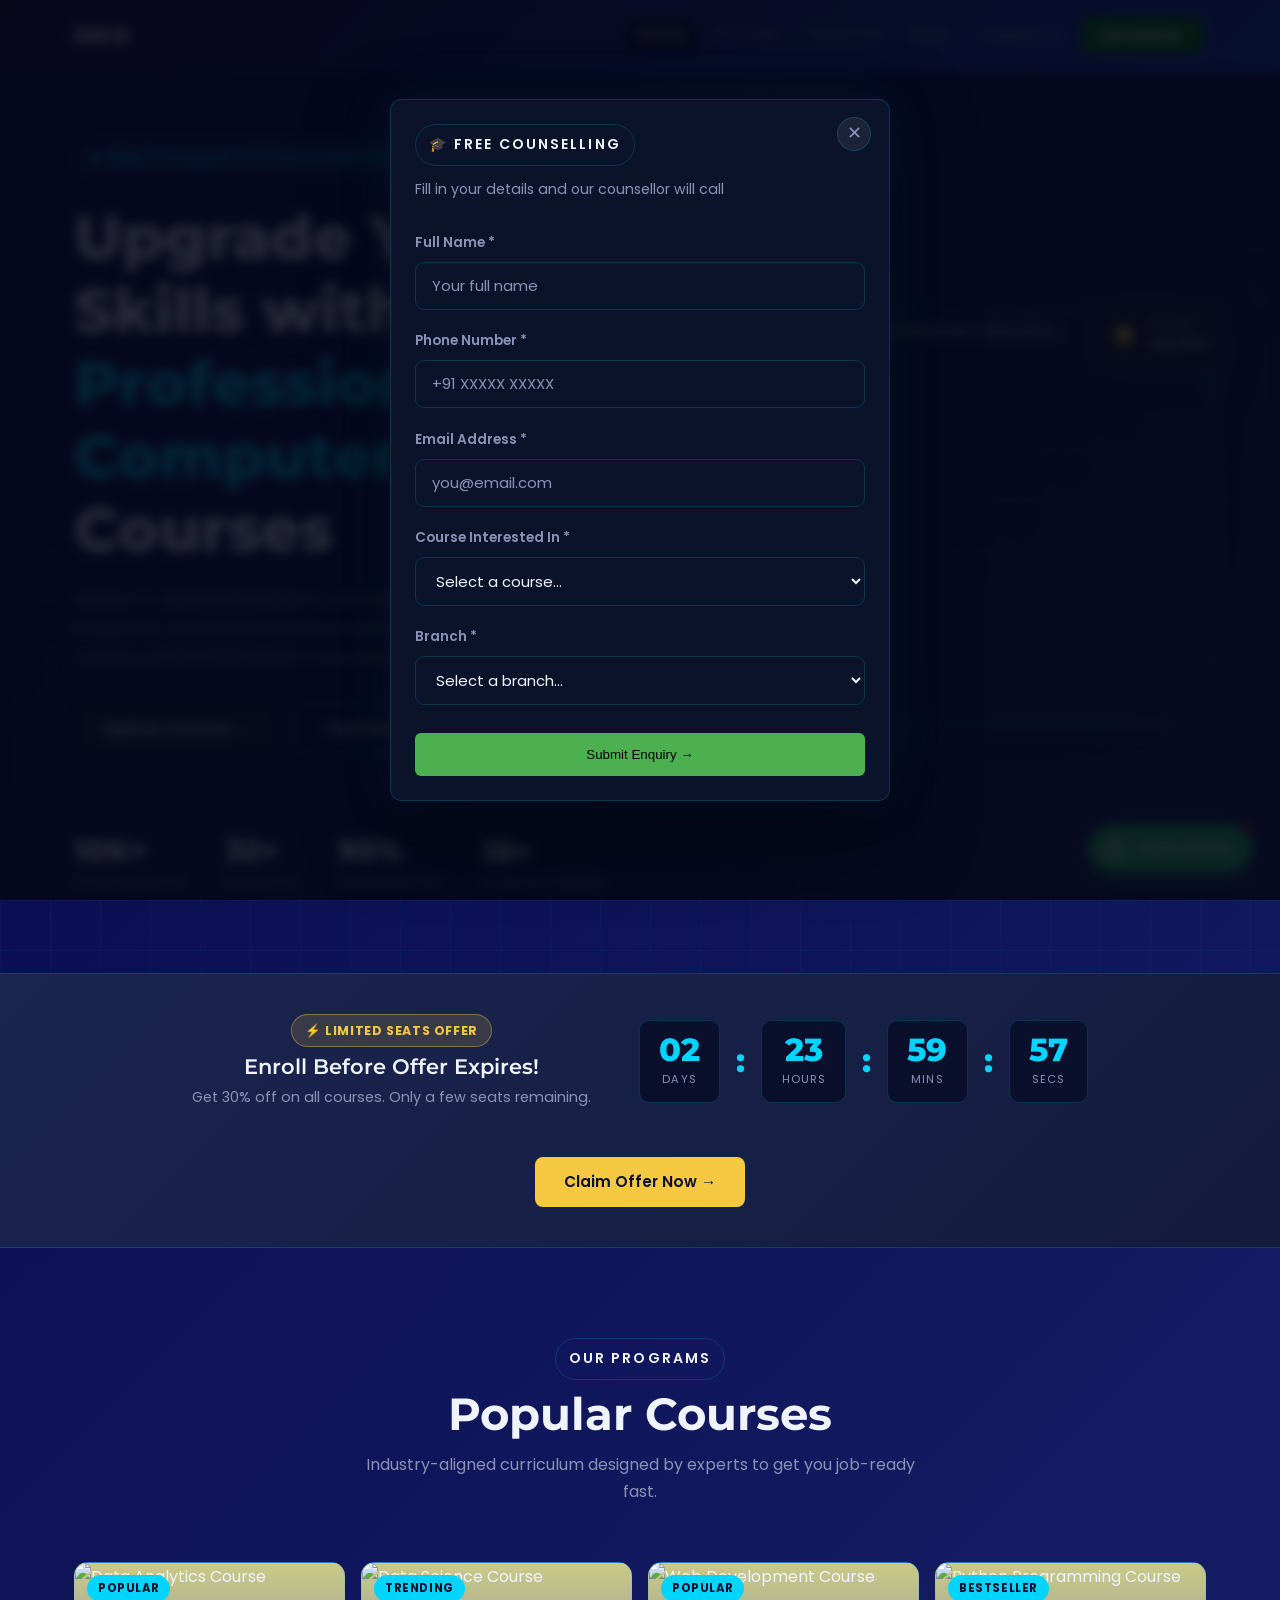
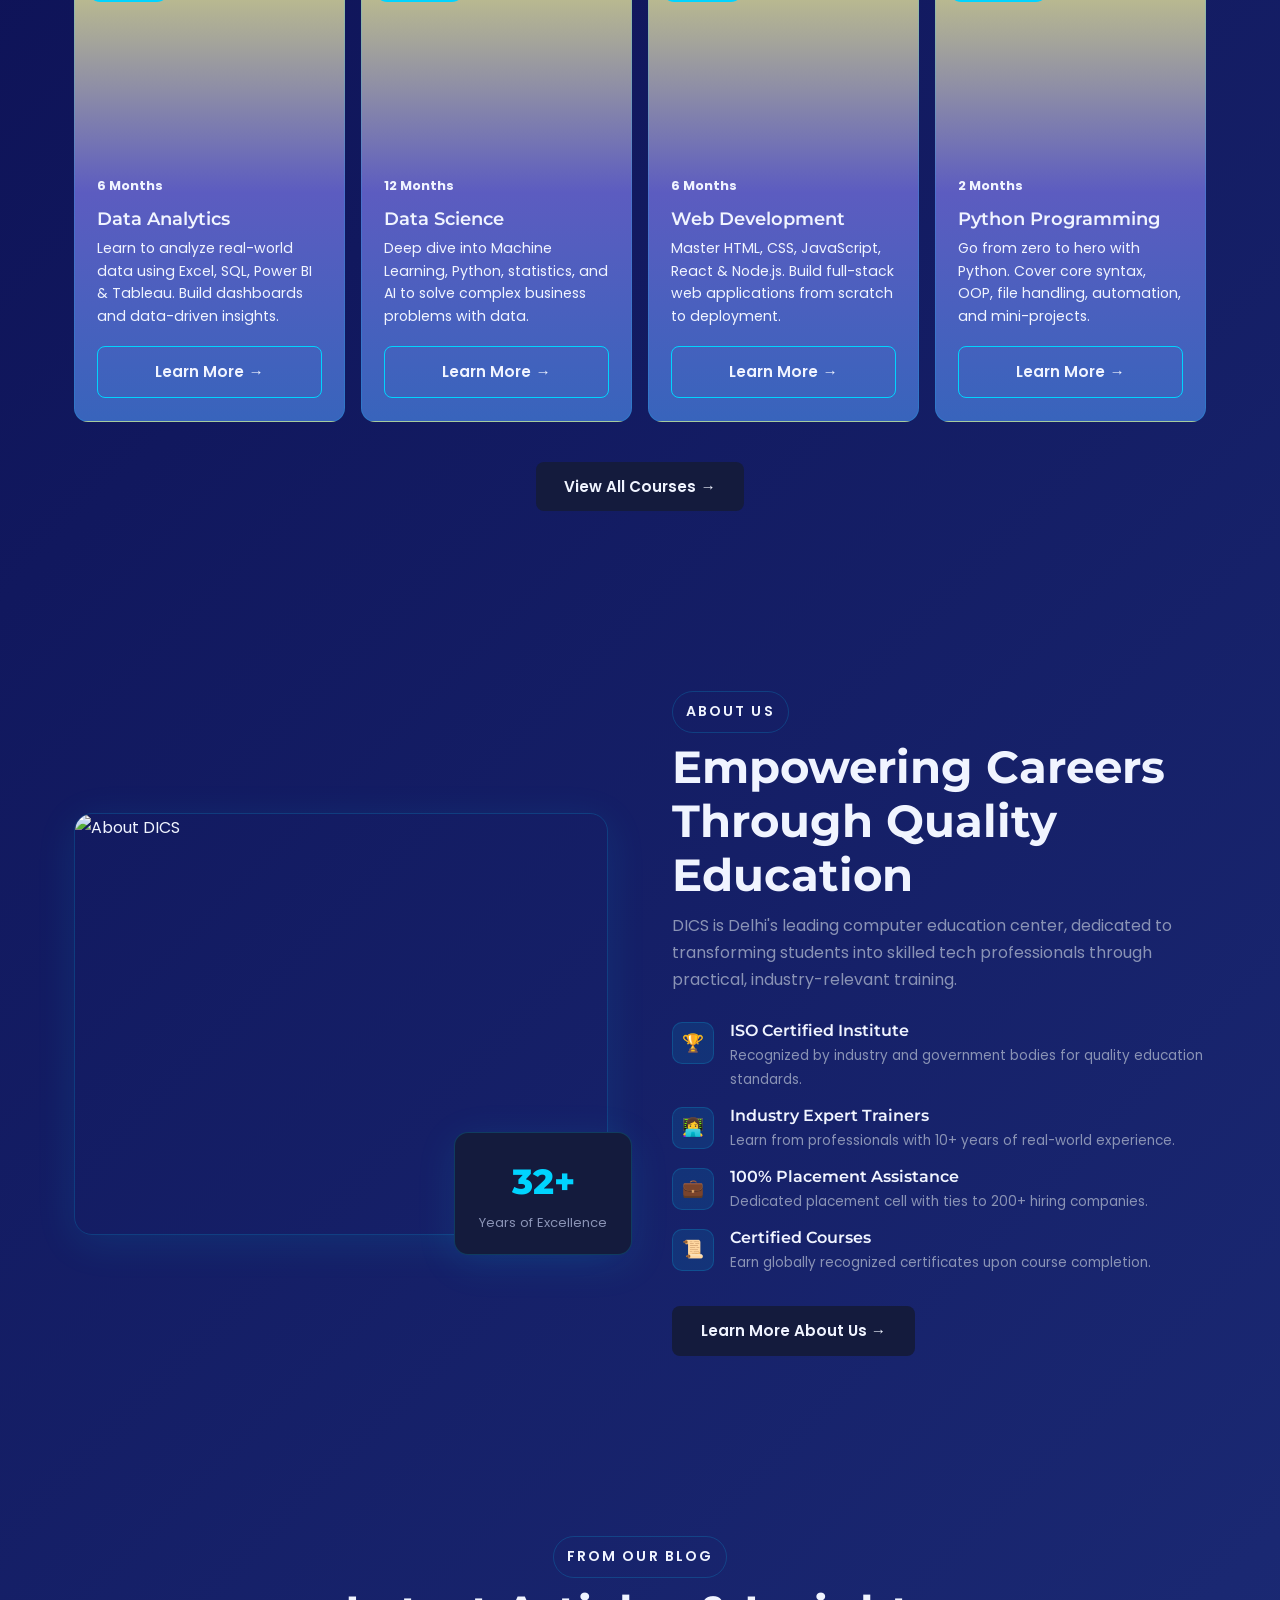
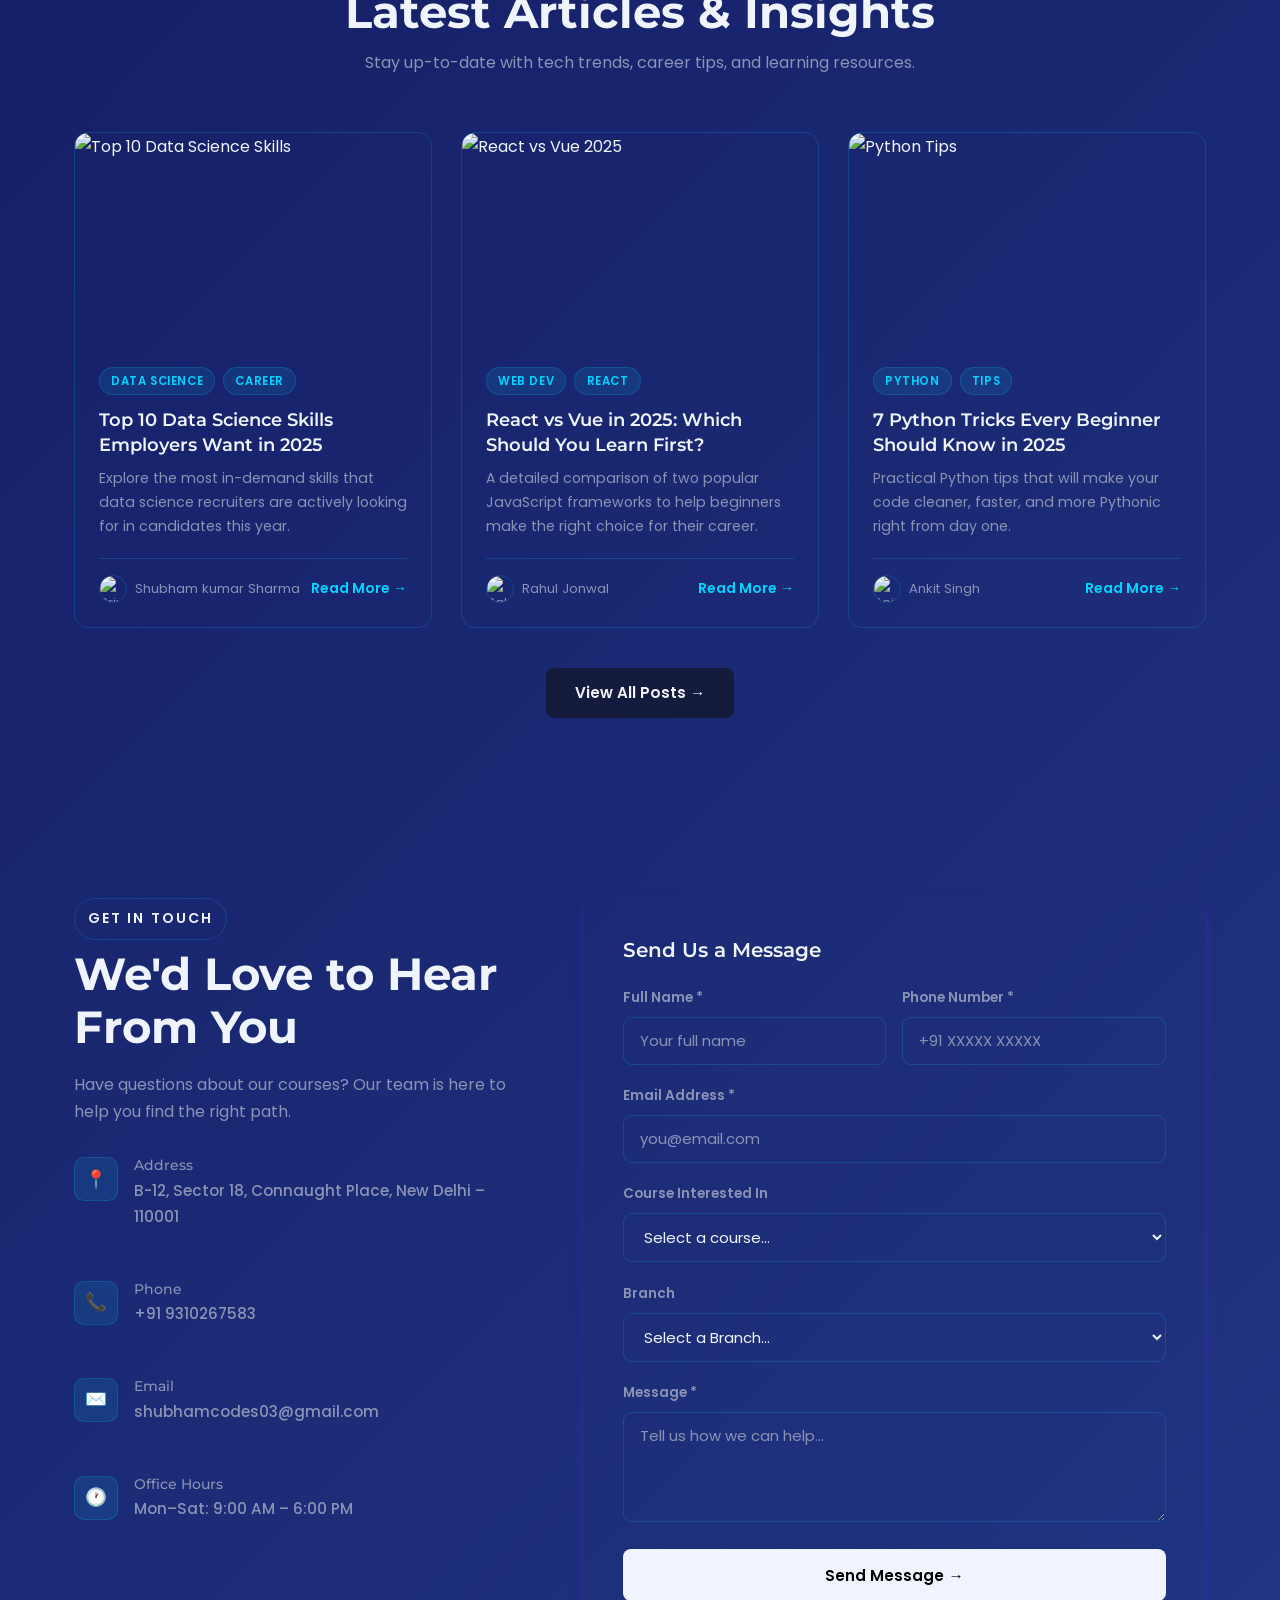
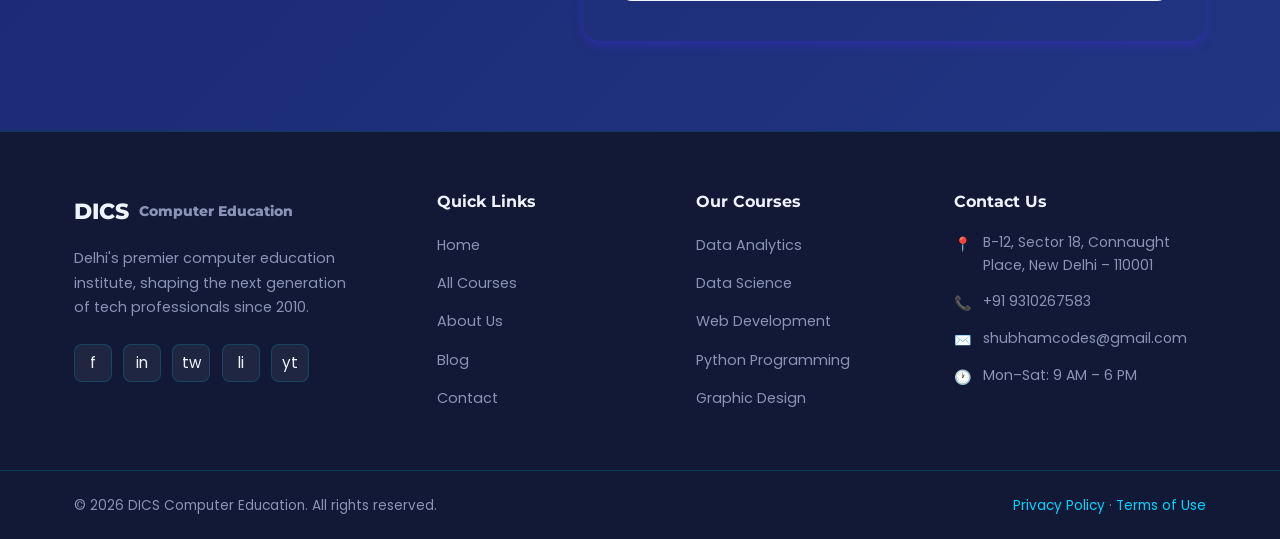
==== index.html @ 3ada125e "update" ====
<!doctype html>
<html lang="en">
  <head>
    <meta charset="UTF-8" />
    <meta name="viewport" content="width=device-width, initial-scale=1.0" />
    <title>DICS Computer Education</title>
    <meta
      name="description"
      content="DICS offers professional computer courses in Data Science, Web Development, Python, and more. Enroll today!"
    />
    <link rel="stylesheet" href="style.css" />

    <link
      rel="icon"
      type="image/svg+xml"
      href="data:image/svg+xml,
<svg xmlns='http://www.w3.org/2000/svg' viewBox='0 0 64 64'>
<rect width='100' height='64' rx='12' fill='%2300d4ff'/>
<text x='5' y='42' font-size='22' font-weight='bold' fill='%230a0f2c'>DICS</text>
</svg>"
    />
    <link
      href="https://fonts.googleapis.com/css2?family=Montserrat:wght@500;600;700&family=Poppins:wght@300;400;500&display=swap"
      rel="stylesheet"
    />
  </head>
  <body>
    <!-- ===================== NAVBAR ===================== -->
    <nav class="navbar" aria-label="Main navigation">
      <div class="container nav-inner">
        <!-- Logo -->
        <a href="index.html" class="nav-logo">
          <!-- <div class="logo-icon">DICS</div> -->
          DICS
          <!-- <span>Computer Education</span> -->
        </a>

        <!-- Nav Links -->
        <ul class="nav-links" id="navLinks" role="list">
          <li><a href="index.html" class="active">Home</a></li>
          <li><a href="courses.html">Courses</a></li>
          <li><a href="about.html">About Us</a></li>
          <li><a href="blog.html">Blog</a></li>
          <li><a href="contact.html">Contact Us</a></li>
          <li><a href="contact.html" class="btn-enroll">Enroll Now</a></li>
        </ul>

        <!-- Hamburger -->
        <button
          class="hamburger"
          id="hamburger"
          aria-label="Toggle menu"
          aria-expanded="false"
        >
          <span></span><span></span><span></span>
        </button>
      </div>
    </nav>

    <!-- ===================== HERO SECTION ===================== -->
    <section class="hero" id="home">
      <div class="hero-bg"></div>
      <div class="container hero-inner">
        <!-- Left: Content -->
        <div class="hero-content">
          <div class="hero-badge">
            <span class="dot"></span>
            #Best Computer Institute in Delhi Janakpuri
          </div>
          <h1 class="hero-title">
            Upgrade Your Skills with<br />
            <span class="highlight">Professional Computer</span> Courses
          </h1>
          <p class="hero-sub">
            Master in-demand tech skills with industry-led training programs.
            Join 10,000+ students who launched their careers with DICS Computer
            Education.
          </p>
          <div class="hero-btns">
            <a href="courses.html" class="btn btn-primary">Explore Courses →</a>
            <a href="contact.html" class="btn btn-outline">Free Demo Class</a>
          </div>

          <!-- Stats Row -->
          <div class="hero-stats">
            <div class="stat-item">
              <div class="stat-num">10K+</div>
              <div class="stat-label">Students Trained</div>
            </div>
            <div class="stat-item">
              <div class="stat-num">32+</div>
              <div class="stat-label">Experience</div>
            </div>
            <div class="stat-item">
              <div class="stat-num">95%</div>
              <div class="stat-label">Placement Rate</div>
            </div>
            <div class="stat-item">
              <div class="stat-num">15+</div>
              <div class="stat-label">Courses Available</div>
            </div>
          </div>
        </div>

        <!-- Right: Image -->
        <div class="hero-image" aria-hidden="true">
          <div class="hero-img-wrap">
            <img
              src="https://images.unsplash.com/photo-1516321318423-f06f85e504b3?w=800&q=80"
              alt="Students learning at DICS Computer Education"
              loading="eager"
            />
          </div>
          <!-- Floating cards -->
          <div class="hero-float f1">
            <span class="fi">🎓</span>
            <div>
              <div style="font-size: 0.78rem; color: var(--grey)">
                New Batch Starts
              </div>
              <div>Soon</div>
            </div>
          </div>
          <div class="hero-float f2">
            <span class="fi">⭐</span>
            <div>
              <div style="font-size: 0.78rem; color: var(--grey)">Rating</div>
              <div>4.5 / 5.0</div>
            </div>
          </div>
        </div>
      </div>
    </section>

    <!-- ===================== COUNTDOWN TIMER ===================== -->
    <div class="countdown-section" id="countdown">
      <div class="container countdown-inner">
        <div class="countdown-text">
          <div class="seats-badge">⚡ Limited Seats Offer</div>
          <h3>Enroll Before Offer Expires!</h3>
          <p>Get 30% off on all courses. Only a few seats remaining.</p>
        </div>
        <div class="timer-boxes">
          <div class="timer-box">
            <div class="timer-num" id="t-days">00</div>
            <div class="timer-label">Days</div>
          </div>
          <span class="timer-sep">:</span>
          <div class="timer-box">
            <div class="timer-num" id="t-hours">00</div>
            <div class="timer-label">Hours</div>
          </div>
          <span class="timer-sep">:</span>
          <div class="timer-box">
            <div class="timer-num" id="t-mins">00</div>
            <div class="timer-label">Mins</div>
          </div>
          <span class="timer-sep">:</span>
          <div class="timer-box">
            <div class="timer-num" id="t-secs">00</div>
            <div class="timer-label">Secs</div>
          </div>
        </div>
        <a href="contact.html" class="btn btn-gold">Claim Offer Now →</a>
      </div>
    </div>

    <!-- ===================== COURSES SECTION ===================== -->
    <section class="courses-section" id="courses">
      <div class="container">
        <div class="section-header">
          <span class="section-tag">Our Programs</span>
          <h2 class="section-title">Popular Courses</h2>
          <p class="section-sub">
            Industry-aligned curriculum designed by experts to get you job-ready
            fast.
          </p>
        </div>

        <div class="courses-grid">
          <!-- Course 1: Data Analytics -->
          <article class="course-card">
            <div class="course-img">
              <img
                src="https://static.vecteezy.com/system/resources/previews/021/666/136/original/3d-data-analytics-dashboard-and-business-finance-report-online-marketing-financial-report-chart-data-analysis-and-web-development-concept-3d-illustration-png.png"
                alt="Data Analytics Course"
                loading="lazy"
              />
              <span class="course-badge">Popular</span>
            </div>
            <div class="course-body">
              <div class="course-meta">
                <span><b>6 Months</b></span>
                <!-- <span>Beginner</span> -->
              </div>
              <h3>Data Analytics</h3>
              <p>
                Learn to analyze real-world data using Excel, SQL, Power BI &
                Tableau. Build dashboards and data-driven insights.
              </p>
              <a
                href="courses.html"
                class="btn btn-outline"
                style="width: 100%; justify-content: center"
                >Learn More →</a
              >
            </div>
            <!-- <div class="course-footer">
              <div class="course-price">₹14,999 <span>/ course</span></div>
              <div style="font-size: 0.82rem; color: var(--grey)">
                ⭐ 4.8 (340)
              </div>
            </div> -->
          </article>

          <!-- Course 2: Data Science -->
          <article class="course-card">
            <div class="course-img">
              <img
                src="https://chools.in/wp-content/uploads/ML.gif"
                alt="Data Science Course"
                loading="lazy"
              />
              <span class="course-badge">Trending</span>
            </div>
            <div class="course-body">
              <div class="course-meta">
                <span><b>12 Months </b></span>
                <!-- <span>👥 Intermediate</span> -->
              </div>
              <h3>Data Science</h3>
              <p>
                Deep dive into Machine Learning, Python, statistics, and AI to
                solve complex business problems with data.
              </p>
              <a
                href="courses.html"
                class="btn btn-outline"
                style="width: 100%; justify-content: center"
                >Learn More →</a
              >
            </div>
            <!-- <div class="course-footer">
              <div class="course-price">₹24,999 <span>/ course</span></div>
              <div style="font-size: 0.82rem; color: var(--grey)">
                ⭐ 4.9 (520)
              </div>
            </div> -->
          </article>

          <!-- Course 3: Web Development -->
          <article class="course-card">
            <div class="course-img">
              <img
                src="https://static.vecteezy.com/system/resources/previews/011/153/369/original/3d-web-developer-working-on-project-illustration-png.png"
                alt="Web Development Course"
                loading="lazy"
              />
              <span class="course-badge">Popular</span>
            </div>
            <div class="course-body">
              <div class="course-meta">
                <span><b>6 Months</b></span>
                <!-- <span>👥 Beginner</span> -->
              </div>
              <h3>Web Development</h3>
              <p>
                Master HTML, CSS, JavaScript, React & Node.js. Build full-stack
                web applications from scratch to deployment.
              </p>
              <a
                href="courses.html"
                class="btn btn-outline"
                style="width: 100%; justify-content: center"
                >Learn More →</a
              >
            </div>
            <!-- <div class="course-footer">
              <div class="course-price">₹19,999 <span>/ course</span></div>
              <div style="font-size: 0.82rem; color: var(--grey)">
                ⭐ 4.7 (410)
              </div>
            </div> -->
          </article>

          <!-- Course 4: Python Programming -->
          <article class="course-card">
            <div class="course-img">
              <img
                src="https://www.pngall.com/wp-content/uploads/5/Python-PNG-Pic.png"
                alt="Python Programming Course"
                loading="lazy"
              />
              <span class="course-badge">Bestseller</span>
            </div>
            <div class="course-body">
              <div class="course-meta">
                <span> <b>2 Months</b></span>
                <!-- <span>👥 Beginner</span> -->
              </div>
              <h3>Python Programming</h3>
              <p>
                Go from zero to hero with Python. Cover core syntax, OOP, file
                handling, automation, and mini-projects.
              </p>
              <a
                href="courses.html"
                class="btn btn-outline"
                style="width: 100%; justify-content: center"
                >Learn More →</a
              >
            </div>
            <!-- <div class="course-footer">
              <div class="course-price">₹9,999 <span>/ course</span></div>
              <div style="font-size: 0.82rem; color: var(--grey)">
                ⭐ 4.8 (680)
              </div>
            </div> -->
          </article>
        </div>

        <div style="text-align: center; margin-top: 2.5rem">
          <a href="courses.html" class="btn btn-primary">View All Courses →</a>
        </div>
      </div>
    </section>

    <!-- ===================== ABOUT SECTION ===================== -->
    <section class="about-section" id="about">
      <div class="container about-inner">
        <!-- Image -->
        <div class="about-image">
          <div class="about-img-main">
            <img
              src="https://images.unsplash.com/photo-1522202176988-66273c2fd55f?w=700&q=80"
              alt="About DICS"
              loading="lazy"
            />
          </div>
          <div class="about-badge-card">
            <div class="num">32+</div>
            <div class="label">Years of Excellence</div>
          </div>
        </div>

        <!-- Content -->
        <div class="about-content">
          <span class="section-tag">About Us</span>
          <h2 class="section-title">
            Empowering Careers Through Quality Education
          </h2>
          <p class="section-sub">
            DICS is Delhi's leading computer education center, dedicated to
            transforming students into skilled tech professionals through
            practical, industry-relevant training.
          </p>

          <div class="about-features">
            <div class="feature-item">
              <div class="feature-icon">🏆</div>
              <div class="feature-text">
                <h4>ISO Certified Institute</h4>
                <p>
                  Recognized by industry and government bodies for quality
                  education standards.
                </p>
              </div>
            </div>
            <div class="feature-item">
              <div class="feature-icon">👩‍💻</div>
              <div class="feature-text">
                <h4>Industry Expert Trainers</h4>
                <p>
                  Learn from professionals with 10+ years of real-world
                  experience.
                </p>
              </div>
            </div>
            <div class="feature-item">
              <div class="feature-icon">💼</div>
              <div class="feature-text">
                <h4>100% Placement Assistance</h4>
                <p>
                  Dedicated placement cell with ties to 200+ hiring companies.
                </p>
              </div>
            </div>
            <div class="feature-item">
              <div class="feature-icon">📜</div>
              <div class="feature-text">
                <h4>Certified Courses</h4>
                <p>
                  Earn globally recognized certificates upon course completion.
                </p>
              </div>
            </div>
          </div>

          <a href="about.html" class="btn btn-primary">Learn More About Us →</a>
        </div>
      </div>
    </section>

    <!-- ===================== BLOG SECTION ===================== -->
    <section class="blog-section" id="blog">
      <div class="container">
        <div class="section-header">
          <span class="section-tag">From Our Blog</span>
          <h2 class="section-title">Latest Articles & Insights</h2>
          <p class="section-sub">
            Stay up-to-date with tech trends, career tips, and learning
            resources.
          </p>
        </div>

        <div class="blog-grid">
          <!-- Blog 1 -->
          <article class="blog-card">
            <div class="blog-img">
              <img
                src="https://www.pngall.com/wp-content/uploads/13/Tech-PNG-Picture.png"
                alt="Top 10 Data Science Skills"
                loading="lazy"
              />
            </div>
            <div class="blog-body">
              <div class="blog-tags">
                <span class="blog-tag">Data Science</span>
                <span class="blog-tag">Career</span>
              </div>
              <h3>Top 10 Data Science Skills Employers Want in 2025</h3>
              <p>
                Explore the most in-demand skills that data science recruiters
                are actively looking for in candidates this year.
              </p>
              <div class="blog-meta">
                <div class="blog-author">
                  <img
                    src="https://picsum.photos/seed/author1/60/60"
                    alt="Priya Sharma"
                  />
                  <span>Shubham kumar Sharma</span>
                </div>
                <a href="blog.html" class="read-more">Read More →</a>
              </div>
            </div>
          </article>

          <!-- Blog 2 -->
          <article class="blog-card">
            <div class="blog-img">
              <img
                src="https://media2.dev.to/dynamic/image/width=1000,height=420,fit=cover,gravity=auto,format=auto/https%3A%2F%2Fdev-to-uploads.s3.amazonaws.com%2Fuploads%2Farticles%2Fpq4y7rwc3duav3uctoad.jpg"
                alt="React vs Vue 2025"
                loading="lazy"
              />
            </div>
            <div class="blog-body">
              <div class="blog-tags">
                <span class="blog-tag">Web Dev</span>
                <span class="blog-tag">React</span>
              </div>
              <h3>React vs Vue in 2025: Which Should You Learn First?</h3>
              <p>
                A detailed comparison of two popular JavaScript frameworks to
                help beginners make the right choice for their career.
              </p>
              <div class="blog-meta">
                <div class="blog-author">
                  <img
                    src="https://picsum.photos/seed/author2/60/60"
                    alt="Rahul Verma"
                  />
                  <span>Rahul Jonwal</span>
                </div>
                <a href="blog.html" class="read-more">Read More →</a>
              </div>
            </div>
          </article>

          <!-- Blog 3 -->
          <article class="blog-card">
            <div class="blog-img">
              <img
                src="https://tse3.mm.bing.net/th/id/OIP.nTMBzY2kHKX9V3xMCuqT2QHaDt?pid=Api&P=0&h=180"
                alt="Python Tips"
                loading="lazy"
              />
            </div>
            <div class="blog-body">
              <div class="blog-tags">
                <span class="blog-tag">Python</span>
                <span class="blog-tag">Tips</span>
              </div>
              <h3>7 Python Tricks Every Beginner Should Know in 2025</h3>
              <p>
                Practical Python tips that will make your code cleaner, faster,
                and more Pythonic right from day one.
              </p>
              <div class="blog-meta">
                <div class="blog-author">
                  <img
                    src="https://picsum.photos/seed/author3/60/60"
                    alt="Anjali Singh"
                  />
                  <span>Ankit Singh</span>
                </div>
                <a href="blog.html" class="read-more">Read More →</a>
              </div>
            </div>
          </article>
        </div>

        <div style="text-align: center; margin-top: 2.5rem">
          <a href="blog.html" class="btn btn-primary">View All Posts →</a>
        </div>
      </div>
    </section>

    <!-- ===================== CONTACT SECTION ===================== -->
    <section class="contact-section" id="contact">
      <div class="container contact-inner">
        <!-- Info -->
        <div class="contact-info">
          <span class="section-tag">Get In Touch</span>
          <h2>We'd Love to Hear From You</h2>
          <p>
            Have questions about our courses? Our team is here to help you find
            the right path.
          </p>
          <div class="contact-details">
            <div class="contact-item">
              <div class="ci-icon">📍</div>
              <div class="ci-text">
                <h4>Address</h4>
                <p>B-12, Sector 18, Connaught Place, New Delhi – 110001</p>
              </div>
            </div>
            <div class="contact-item">
              <div class="ci-icon">📞</div>
              <div class="ci-text">
                <h4>Phone</h4>
                <p>+91 9310267583</p>
              </div>
            </div>
            <div class="contact-item">
              <div class="ci-icon">✉️</div>
              <div class="ci-text">
                <h4>Email</h4>
                <p>shubhamcodes03@gmail.com</p>
              </div>
            </div>
            <div class="contact-item">
              <div class="ci-icon">🕐</div>
              <div class="ci-text">
                <h4>Office Hours</h4>
                <p>Mon–Sat: 9:00 AM – 6:00 PM</p>
              </div>
            </div>
          </div>
        </div>

        <!-- Form -->
        <div class="contact-form-wrap">
          <h3>Send Us a Message</h3>
          <form id="contactForm" novalidate>
            <div class="form-row">
              <div class="form-group">
                <label for="c-name">Full Name *</label>
                <input
                  type="text"
                  id="c-name"
                  name="name"
                  placeholder="Your full name"
                  required
                />
                <span class="form-error" data-error="name"></span>
              </div>
              <div class="form-group">
                <label for="c-phone">Phone Number *</label>
                <input
                  type="tel"
                  id="c-phone"
                  name="phone"
                  placeholder="+91 XXXXX XXXXX"
                  required
                />
                <span class="form-error" data-error="phone"></span>
              </div>
            </div>
            <div class="form-group">
              <label for="c-email">Email Address *</label>
              <input
                type="email"
                id="c-email"
                name="email"
                placeholder="you@email.com"
                required
              />
              <span class="form-error" data-error="email"></span>
            </div>
            <div class="form-group">
              <label for="c-course">Course Interested In</label>
              <select id="c-course" name="course">
                <option value="">Select a course...</option>
                <option>Data Analytics</option>
                <option>Data Science</option>
                <option>Web Development</option>
                <option>Python Programming</option>
                <option>Other</option>
              </select>
            </div>
            <div class="form-group">
              <label for="c-course">Branch</label>
              <select id="c-course" name="course">
                <option value="">Select a Branch...</option>
                <option>Janakpuri</option>
                <option>Punjabi Bagh</option>
              </select>
            </div>
            <div class="form-group">
              <label for="c-msg">Message *</label>
              <textarea
                id="c-msg"
                name="message"
                placeholder="Tell us how we can help..."
                required
              ></textarea>
              <span class="form-error" data-error="message"></span>
            </div>
            <button
              type="submit"
              class="btn btn-primary submit"
              style="width: 100%; justify-content: center; padding: 0.9rem"
            >
              Send Message →
            </button>
            <div class="form-success" id="contactSuccess">
              ✅ Thank you! We'll get back to you within 24 hours.
            </div>
          </form>
        </div>
      </div>
    </section>

    <!-- ===================== FOOTER ===================== -->
    <footer class="footer">
      <div class="container">
        <div class="footer-grid">
          <!-- Brand -->
          <div class="footer-brand">
            <a href="index.html" class="nav-logo">
              <!-- <div class="logo-icon">DICS</div> -->
              DICS
              <p>Computer Education</p>
            </a>
            <p>
              Delhi's premier computer education institute, shaping the next
              generation of tech professionals since 2010.
            </p>
            <div class="social-links">
              <a href="#" class="social-link" aria-label="Facebook">f</a>
              <a href="#" class="social-link" aria-label="Instagram">in</a>
              <a href="#" class="social-link" aria-label="Twitter">tw</a>
              <a href="#" class="social-link" aria-label="LinkedIn">li</a>
              <a href="#" class="social-link" aria-label="YouTube">yt</a>
            </div>
          </div>

          <!-- Quick Links -->
          <div class="footer-col">
            <h4>Quick Links</h4>
            <ul>
              <li><a href="index.html">Home</a></li>
              <li><a href="courses.html">All Courses</a></li>
              <li><a href="about.html">About Us</a></li>
              <li><a href="blog.html">Blog</a></li>
              <li><a href="contact.html">Contact</a></li>
            </ul>
          </div>

          <!-- Courses -->
          <div class="footer-col">
            <h4>Our Courses</h4>
            <ul>
              <li><a href="courses.html">Data Analytics</a></li>
              <li><a href="courses.html">Data Science</a></li>
              <li><a href="courses.html">Web Development</a></li>
              <li><a href="courses.html">Python Programming</a></li>
              <li><a href="courses.html">Graphic Design</a></li>
            </ul>
          </div>

          <!-- Contact -->
          <div class="footer-col">
            <h4>Contact Us</h4>
            <ul class="footer-contact">
              <li>
                <span>📍</span
                ><span
                  >B-12, Sector 18, Connaught Place, New Delhi – 110001</span
                >
              </li>
              <li><span>📞</span><span>+91 9310267583</span></li>
              <li><span>✉️</span><span>shubhamcodes@gmail.com</span></li>
              <li><span>🕐</span><span>Mon–Sat: 9 AM – 6 PM</span></li>
            </ul>
          </div>
        </div>
      </div>

      <div class="footer-bottom">
        <div
          class="container"
          style="
            display: flex;
            justify-content: space-between;
            flex-wrap: wrap;
            gap: 0.5rem;
            width: 100%;
          "
        >
          <span>© 2026 DICS Computer Education. All rights reserved.</span>
          <span
            ><a href="#">Privacy Policy</a> · <a href="#">Terms of Use</a></span
          >
        </div>
      </div>
    </footer>

    <!-- ===================== POPUP ENQUIRY FORM ===================== -->
    <div
      class="popup-overlay hidden"
      id="popupOverlay"
      role="dialog"
      aria-modal="true"
      aria-labelledby="popupTitle"
    >
      <div class="popup-box">
        <button class="popup-close" id="popupClose" aria-label="Close popup">
          ✕
        </button>
        <div class="popup-top">
          <span class="section-tag">🎓 Free Counselling</span>
          <!-- <h4 id="popupTitle">Book a Free Demo Class</h4> -->
          <p>
            Fill in your details and our counsellor will call 
          </p>
        </div>
        <form id="popupForm" novalidate>
          <div class="form-group">
            <label for="p-name">Full Name *</label>
            <input
              type="text"
              id="p-name"
              name="name"
              placeholder="Your full name"
              required
            />
            <span class="form-error" data-error="name"></span>
          </div>
          <div class="form-group">
            <label for="p-phone">Phone Number *</label>
            <input
              type="tel"
              id="p-phone"
              name="phone"
              placeholder="+91 XXXXX XXXXX"
              required
            />
            <span class="form-error" data-error="phone"></span>
          </div>
          <div class="form-group">
            <label for="p-email">Email Address *</label>
            <input
              type="email"
              id="p-email"
              name="email"
              placeholder="you@email.com"
              required
            />
            <span class="form-error" data-error="email"></span>
          </div>
          <div class="form-group">
            <label for="p-course">Course Interested In *</label>
            <select id="p-course" name="course" required>
              <option value="">Select a course...</option>
              <option>Data Analytics</option>
              <option>Data Science</option>
              <option>Web Development</option>
              <option>Python Programming</option>
              <option>Graphic Design</option>
              <option>Other</option>
            </select>
            <span class="form-error" data-error="course"></span>
          </div>
          <div class="form-group">
            <label for="p-course">Branch *</label>
            <select id="p-course" name="branch" required>
              <option value="">Select a branch...</option>
              <option>Punjabi Bagh</option>
              <option>Janakpuri</option>
            </select>
            <span class="form-error" data-error="course"></span>
          </div>
          <button
            type="submit"
            class="submit-btn"
            style="
              width: 100%;
              justify-content: center;
              padding: 0.9rem;
              margin-top: 0.5rem;
            color: black;
            "
          >
            Submit Enquiry →
          </button>
        </form>
      </div>
    </div>

    <!-- ===================== WHATSAPP FLOATING BUTTON ===================== -->
    <a
      href="https://wa.me/919310267583?text=Hi%20Nexus%20Institute%2C%20I%20want%20to%20know%20more%20about%20your%20courses."
      class="whatsapp-float"
      target="_blank"
      rel="noopener noreferrer"
      aria-label="Chat on WhatsApp"
    >
      <span class="wa-pulse"></span>
      <!-- WhatsApp SVG Icon -->
      <svg
        viewBox="0 0 24 24"
        fill="currentColor"
        xmlns="http://www.w3.org/2000/svg"
        aria-hidden="true"
      >
        <path
          d="M17.472 14.382c-.297-.149-1.758-.867-2.03-.967-.273-.099-.471-.148-.67.15-.197.297-.767.966-.94 1.164-.173.199-.347.223-.644.075-.297-.15-1.255-.463-2.39-1.475-.883-.788-1.48-1.761-1.653-2.059-.173-.297-.018-.458.13-.606.134-.133.298-.347.446-.52.149-.174.198-.298.298-.497.099-.198.05-.371-.025-.52-.075-.149-.669-1.612-.916-2.207-.242-.579-.487-.5-.669-.51-.173-.008-.371-.01-.57-.01-.198 0-.52.074-.792.372-.272.297-1.04 1.016-1.04 2.479 0 1.462 1.065 2.875 1.213 3.074.149.198 2.096 3.2 5.077 4.487.709.306 1.262.489 1.694.625.712.227 1.36.195 1.871.118.571-.085 1.758-.719 2.006-1.413.248-.694.248-1.289.173-1.413-.074-.124-.272-.198-.57-.347m-5.421 7.403h-.004a9.87 9.87 0 01-5.031-1.378l-.361-.214-3.741.982.998-3.648-.235-.374a9.86 9.86 0 01-1.51-5.26c.001-5.45 4.436-9.884 9.888-9.884 2.64 0 5.122 1.03 6.988 2.898a9.825 9.825 0 012.893 6.994c-.003 5.45-4.437 9.884-9.885 9.884m8.413-18.297A11.815 11.815 0 0012.05 0C5.495 0 .16 5.335.157 11.892c0 2.096.547 4.142 1.588 5.945L.057 24l6.305-1.654a11.882 11.882 0 005.683 1.448h.005c6.554 0 11.89-5.335 11.893-11.893a11.821 11.821 0 00-3.48-8.413z"
        />
      </svg>
      <span>Chat with Us</span>
    </a>

    <script src="script.js"></script>
  </body>
</html>
---- style.css ----
/* ============================================
   DICS Computer Education - Main Stylesheet
   ============================================ */

body {
  font-family: 'Poppins', sans-serif;
}

h1, h2, h3, h4, h5 {
  font-family: 'Montserrat', sans-serif;
  font-weight: 600;
}

/* --- CSS Variables --- */
:root {
  --navy:       #0a0f2c;
  --navy-mid:   #111936;
  --navy-light: #1a2550;
  --cyan:       #00d4ff;
  --cyan-dark:  #009fc0;
  --gold:       #f5c842;
  --white:      #f0f4ff;
  --grey:       #8a93b5;
  --card-bg:    #141b3d;
  --border:     rgba(0,212,255,0.18);
  --shadow:     0 8px 40px rgba(0,212,255,0.10);
  --radius:     14px;
  --transition: 0.3s cubic-bezier(.4,0,.2,1);
}

/* --- Reset & Base --- */
*, *::before, *::after { box-sizing: border-box; margin: 0; padding: 0; }
html { scroll-behavior: smooth; }
body {
  font-family: 'Poppins', sans-serif;
  background: linear-gradient(135deg, rgb(8, 8, 74), rgb(35, 56, 134));
  color: var(--white);
  line-height: 1.7;
  overflow-x: hidden;
}
img { max-width: 100%; display: block; }
a { text-decoration: none; color: inherit; }
ul { list-style: none; }

/* --- Typography --- */
h1, h2, h3, h4 { font-family: 'Montserrat', sans-serif; line-height: 1.2; }
h1 { font-size: clamp(2.2rem, 5vw, 3.8rem); font-weight: 800; }
h2 { font-size: clamp(1.8rem, 3.5vw, 2.8rem); font-weight: 700; }
h3 { font-size: 1.25rem; font-weight: 600; }

/* --- Utility Classes --- */
.container { max-width: 1180px; margin: 0 auto; padding: 0 1.5rem; }
.section-tag {
  display: inline-block;
  font-size: 0.88rem;
  font-weight: 600;
  letter-spacing: 0.15em;
  text-transform: uppercase;
  color: var(--white);
  background: transparent;
  border: 1px solid var(--border);
  border-radius: 50px;
  padding: 0.5rem 0.8rem;
  margin-bottom: 0.5rem;
}
.section-title { margin-bottom: 0.6rem; }
.section-sub { color: var(--grey); max-width: 560px; }
.section-header { text-align: center; margin-bottom: 3.5rem; }
.section-header .section-sub { margin: 0 auto; }
section { padding: 90px 0; }

/* --- Buttons --- */
.btn {
  display: inline-flex;
  align-items: center;
  gap: 0.5rem;
  padding: 0.75rem 1.8rem;
  border-radius: 8px;
  font-family: 'Poppins', sans-serif;
  font-size: 0.95rem;
  font-weight: 600;
  cursor: pointer;
  border: none;
  transition: var(--transition);
}
.btn-primary {
  background: var(--card-bg);
}
.btn-primary:hover {
  background: var(--gold);
  color: var(--card-bg);
  transform: translateY(-2px);
  box-shadow: 0 6px 24px rgba(0,212,255,0.35);
}
.btn-outline {
  background: transparent;
  color: var(--white);
  border: 1.5px solid var(--cyan);
}
.btn-outline:hover {
  background: var(--cyan);
  color: var(--navy);
  transform: translateY(-2px);
}
.btn-gold {
  background: var(--gold);
  color: var(--navy);
}
.btn-gold:hover {
  background: #e8b800;
  transform: translateY(-2px);
  box-shadow: 0 6px 24px rgba(245,200,66,0.35);
}

/* ============================================
   NAVBAR
   ============================================ */
.navbar {
  position: fixed;
  top: 0; left: 0; right: 0;
  z-index: 1000;
  padding: 1rem 0;
  background: linear-gradient(135deg, #14023f, #183fbf);
  color: white;
  backdrop-filter: blur(18px);
  border-bottom: 1px solid var(--border);
  transition: var(--transition);
}
.nav-inner {
  display: flex;
  align-items: center;
  justify-content: space-between;
  gap: 1rem;
  /* FIX: ensure it never overflows */
  width: 100%;
}
.nav-logo {
  display: flex;
  align-items: center;
  gap: 0.6rem;
  font-family: 'Montserrat', sans-serif;
  font-weight: 800;
  font-size: 1.4rem;
  color: var(--white);
  flex-shrink: 0; /* FIX: logo never shrinks */
}
.nav-logo span { color: var(--cyan); }
.logo-icon {
  width: 38px; height: 38px;
  background: var(--cyan);
  border-radius: 8px;
  display: flex; align-items: center; justify-content: center;
  font-size: 1.1rem;
  color: var(--navy);
  font-weight: 800;
}
.nav-links {
  display: flex;
  align-items: center;
  gap: 0.2rem;
}
.nav-links a {
  padding: 0.5rem 0.9rem;
  border-radius: 7px;
  font-size: 0.92rem;
  font-weight: 500;
  color: var(--grey);
  transition: var(--transition);
  white-space: nowrap; /* FIX: prevent link text wrapping */
}
.nav-links a:hover,
.nav-links a.active {
  color: rgb(226, 226, 229);
  background: rgba(7, 7, 5, 0.5);
}
.btn-enroll {
  background: green;
  color: white !important;
  font-weight: 700 !important;
  padding: 0.5rem 1.3rem !important;
}
.btn-enroll:hover {
  background: var(--cyan-dark) !important;
  box-shadow: 0 4px 18px rgba(0,212,255,0.35);
}

/* ============================================
   HAMBURGER
   ============================================ */
.hamburger {
  display: none;
  flex-direction: column;
  gap: 5px;
  cursor: pointer;
  background: none;
  border: none;
  padding: 4px;
  z-index: 1100; /* FIX: above the mobile nav overlay */
  position: relative;
  flex-shrink: 0;
}
.hamburger span {
  display: block;
  width: 24px; height: 2.5px;
  background: var(--white);
  border-radius: 4px;
  transition: var(--transition);
}
.hamburger.open span:nth-child(1) { transform: rotate(45deg) translate(5px, 5px); }
.hamburger.open span:nth-child(2) { opacity: 0; }
.hamburger.open span:nth-child(3) { transform: rotate(-45deg) translate(5px, -5px); }

/* ============================================
   HERO SECTION
   ============================================ */
.hero {
  min-height: 100vh;
  display: flex;
  align-items: center;
  padding: 140px 0 80px;
  position: relative;
  overflow: hidden;
}
.hero-bg {
  position: absolute;
  inset: 0;
  background: transparent;
  color: white;
  z-index: 0;
}
.hero-bg::after {
  content: '';
  position: absolute;
  inset: 0;
  background-image:
    linear-gradient(rgba(0,212,255,0.04) 1px, transparent 1px),
    linear-gradient(90deg, rgba(0,212,255,0.04) 1px, transparent 1px);
  background-size: 50px 50px;
}
.hero-inner {
  display: grid;
  grid-template-columns: 1fr 1fr;
  align-items: center;
  gap: 4rem;
  position: relative;
  z-index: 1;
}
.hero-content { max-width: 580px; }
.hero-badge {
  display: inline-flex;
  align-items: center;
  gap: 0.5rem;
  background: rgba(0,212,255,0.10);
  border: 1px solid var(--border);
  border-radius: 50px;
  padding: 0.4rem 1rem;
  font-size: 0.82rem;
  font-weight: 600;
  color: var(--cyan);
  margin-bottom: 1.5rem;
  letter-spacing: 0.05em;
}
.hero-badge .dot {
  width: 8px; height: 8px;
  border-radius: 50%;
  background: var(--cyan);
  animation: pulse 1.5s infinite;
  flex-shrink: 0;
}
@keyframes pulse { 0%,100% { opacity: 1; } 50% { opacity: 0.3; } }
.hero-title { margin-bottom: 1.2rem; }
.hero-title .highlight { color: var(--cyan); position: relative; }
.hero-sub { color: var(--grey); font-size: 1.05rem; margin-bottom: 2rem; max-width: 480px; }
.hero-btns { display: flex; gap: 1rem; flex-wrap: wrap; }
.hero-stats {
  display: flex;
  gap: 2.5rem;
  margin-top: 3rem;
  padding-top: 2rem;
  border-top: 1px solid var(--border);
}
.stat-item { text-align: left; }
.stat-num {
  font-family: 'Montserrat', sans-serif;
  font-size: 1.9rem;
  font-weight: 800;
  color: var(--white);
  line-height: 1;
}
.stat-label { font-size: 0.82rem; color: var(--grey); margin-top: 0.3rem; }
.hero-image { position: relative; }
.hero-img-wrap {
  border-radius: 20px;
  overflow: hidden;
  border: 1px solid var(--border);
  box-shadow: var(--shadow), 0 0 80px rgba(0,212,255,0.08);
  aspect-ratio: 4/3;
}
.hero-img-wrap img { width: 100%; height: 100%; object-fit: cover; }
.hero-float {
  position: absolute;
  background: var(--card-bg);
  border: 1px solid var(--border);
  border-radius: 12px;
  padding: 0.8rem 1.1rem;
  display: flex;
  align-items: center;
  gap: 0.7rem;
  font-size: 0.85rem;
  font-weight: 600;
  box-shadow: var(--shadow);
  animation: floatY 3s ease-in-out infinite;
}
.hero-float.f1 { bottom: -18px; left: -30px; animation-delay: 0s; }
.hero-float.f2 { top: -18px; right: -20px; animation-delay: 1.5s; }
.hero-float .fi { font-size: 1.4rem; }
@keyframes floatY {
  0%,100% { transform: translateY(0); }
  50% { transform: translateY(-8px); }
}

/* ============================================
   COUNTDOWN TIMER
   ============================================ */
.countdown-section {
  background: linear-gradient(135deg, var(--navy-light) 0%, var(--card-bg) 100%);
  border-top: 1px solid var(--border);
  border-bottom: 1px solid var(--border);
  padding: 40px 0;
}
.countdown-inner {
  display: flex;
  align-items: center;
  justify-content: center;
  gap: 3rem;
  flex-wrap: wrap;
  text-align: center;
}
.countdown-text h3 { font-family: 'Montserrat', sans-serif; font-size: 1.3rem; }
.countdown-text p { color: var(--grey); font-size: 0.9rem; margin-top: 0.3rem; }
.seats-badge {
  display: inline-block;
  background: rgba(245,200,66,0.15);
  border: 1px solid rgba(245,200,66,0.4);
  color: var(--gold);
  padding: 0.3rem 0.8rem;
  border-radius: 50px;
  font-size: 0.78rem;
  font-weight: 700;
  letter-spacing: 0.05em;
  text-transform: uppercase;
  margin-bottom: 0.5rem;
}
.timer-boxes {
  display: flex;
  gap: 1rem;
  align-items: center;
}
.timer-box {
  text-align: center;
  background: var(--navy);
  border: 1px solid var(--border);
  border-radius: 10px;
  padding: 0.8rem 1.2rem;
  min-width: 72px;
}
.timer-num {
  font-family: 'Montserrat', sans-serif;
  font-size: 2rem;
  font-weight: 800;
  color: var(--cyan);
  line-height: 1;
}
.timer-label { font-size: 0.7rem; color: var(--grey); text-transform: uppercase; letter-spacing: 0.1em; margin-top: 0.3rem; }
.timer-sep { font-family: 'Montserrat', sans-serif; font-size: 2rem; font-weight: 800; color: var(--cyan); }

/* ============================================
   COURSES SECTION
   ============================================ */
   
.course-search {
  position: relative;
  max-width: 500px;
  margin: 0 auto;
  
}

.course-search input {
  width: 100%;
  padding: 12px 45px 12px 16px;
  border-radius: 50px;
  border: 1px solid var(--border);
  background: transparent;
  color: white;
  font-size: 0.95rem;
  outline: none;
  transition: 0.3s;
}

.course-search input:focus {
  border-color: var(--cyan);
  box-shadow: 0 0 0 5px rgba(129, 200, 214, 0.15);
}

.search-icon {
  position: absolute;
  right: 14px;
  top: 50%;
  transform: translateY(-50%);
  font-size: 14px;
  color: var(--grey);
}

/* Mobile */
@media (max-width:768px){
  .course-search{
    max-width:100%;
  }
}
.courses-section { background: transparent; }
.courses-grid {
  display: grid;
  grid-template-columns: repeat(auto-fill, minmax(265px, 1fr));
  gap: 1rem;
}
.course-card {
  background: linear-gradient(rgb(202, 202, 135), rgb(92, 92, 192), rgb(56, 100, 188));
  border: 1px solid var(--border);
  border-radius: var(--radius);
  overflow: hidden;
  transition: var(--transition);
  cursor: pointer;
}
.course-card:hover {
  transform: translateY(-6px);
  border-color: var(--cyan);
  box-shadow: 0 16px 50px rgba(0,212,255,0.15);
}
.course-img {
  height: 190px;
  overflow: hidden;
  position: relative;
}
.course-img img {
  width: 100%; height: 100%;
  object-fit: cover;
  transition: transform 0.5s ease;
}
.course-card:hover .course-img img { transform: scale(1.07); }
.course-badge {
  position: absolute;
  top: 12px; left: 12px;
  background: var(--cyan);
  color: var(--navy);
  font-size: 0.72rem;
  font-weight: 700;
  padding: 0.25rem 0.7rem;
  border-radius: 50px;
  letter-spacing: 0.05em;
  text-transform: uppercase;
}
.course-body { padding: 1.4rem; }
.course-meta {
  display: flex;
  gap: 1rem;
  font-size: 0.8rem;
  color: var(--white);
  margin-bottom: 0.7rem;
}
.course-meta span { display: flex; align-items: center; gap: 0.3rem; }
.course-body h3 { margin-bottom: 0.5rem; font-size: 1.1rem; }
.course-body p { color: var(--white); font-size: 0.88rem; margin-bottom: 1.2rem; line-height: 1.6; }
.course-footer {
  display: flex;
  align-items: center;
  justify-content: space-between;
  border-top: 1px solid var(--border);
}
.course-price {
  font-family: 'Montserrat', sans-serif;
  font-weight: 700;
  font-size: 1.05rem;
  color: var(--cyan);
}
.course-price span { font-size: 0.78rem; color: var(--grey); font-weight: 400; }

/* ============================================
   ABOUT SECTION
   ============================================ */
.about-section { background: transparent; }
.about-inner {
  display: grid;
  grid-template-columns: 1fr 1fr;
  gap: 4rem;
  align-items: center;
}
.about-image { position: relative; }
.about-img-main {
  border-radius: 18px;
  overflow: hidden;
  border: 1px solid var(--border);
  box-shadow: var(--shadow);
}
.about-img-main img { width: 100%; height: 420px; object-fit: cover; }
.about-badge-card {
  position: absolute;
  bottom: -20px; right: -24px;
  background: var(--card-bg);
  border: 1px solid var(--border);
  border-radius: 14px;
  padding: 1.2rem 1.5rem;
  text-align: center;
  box-shadow: var(--shadow);
}
.about-badge-card .num {
  font-family: 'Montserrat', sans-serif;
  font-size: 2.2rem;
  font-weight: 800;
  color: var(--cyan);
}
.about-badge-card .label { font-size: 0.82rem; color: var(--grey); }
.about-content .section-sub { margin-bottom: 1.5rem; }
.about-features { display: flex; flex-direction: column; gap: 1rem; margin: 1.8rem 0 2rem; }
.feature-item {
  display: flex;
  align-items: flex-start;
  gap: 1rem;
}
.feature-icon {
  width: 42px; height: 42px;
  background: rgba(0,212,255,0.10);
  border: 1px solid var(--border);
  border-radius: 10px;
  display: flex; align-items: center; justify-content: center;
  font-size: 1.1rem;
  flex-shrink: 0;
}
.feature-text h4 { font-size: 0.98rem; margin-bottom: 0.2rem; }
.feature-text p { font-size: 0.85rem; color: var(--grey); }
/* Placement Section */
.placement-section{
background: var(--navy-mid);
padding:80px 0;
}

.placement-grid{
display:grid;
grid-template-columns: repeat(auto-fit,minmax(250px,1fr));
gap:25px;
margin-top:40px;
}

.placement-card{
background: var(--navy);
padding:20px;
border-radius:12px;
transition:0.3s;
border:1px solid rgba(255,255,255,0.05);
}

.placement-card:hover{
transform:translateY(-5px);
box-shadow:0 10px 25px rgba(0,0,0,0.3);
}

.placement-top{
display:flex;
align-items:center;
gap:12px;
margin-bottom:15px;
}

.placement-top img{
width:50px;
height:50px;
border-radius:50%;
object-fit:cover;
}

.placement-top h4{
margin:0;
font-size:16px;
}

.placement-top span{
color:var(--grey);
font-size:13px;
}

.placement-company{
color:var(--cyan);
font-weight:600;
margin-bottom:5px;
}

.placement-package{
font-size:14px;
color:#fff;
background:rgba(0,212,255,0.1);
display:inline-block;
padding:5px 10px;
border-radius:6px;
margin-top:8px;
}

/* Mobile */
@media(max-width:768px){
.placement-section{
padding:60px 0;
}

.placement-grid{
grid-template-columns:1fr;
}
}


/* ============================================
   BLOG SECTION
   ============================================ */
.blog-section { background: transparent; }
.blog-grid {
  display: grid;
  grid-template-columns: repeat(auto-fill, minmax(320px, 1fr));
  gap: 1.8rem;
}
.blog-card {
  background: transparent;
  border: 1px solid var(--border);
  border-radius: var(--radius);
  overflow: hidden;
  transition: var(--transition);
}
.blog-card:hover {
  transform: translateY(-5px);
  border-color: rgba(0,212,255,0.4);
  box-shadow: var(--shadow);
}
.blog-img {
  height: 210px;
  overflow: hidden;
}
.blog-img img {
  width: 100%; height: 100%;
  object-fit: cover;
  transition: transform 0.5s ease;
}
.blog-card:hover .blog-img img { transform: scale(1.05); }
.blog-body { padding: 1.5rem; }
.blog-tags { display: flex; gap: 0.5rem; margin-bottom: 0.8rem; flex-wrap: wrap; }
.blog-tag {
  background: rgba(0,212,255,0.10);
  border: 1px solid var(--border);
  color: var(--cyan);
  font-size: 0.72rem;
  font-weight: 600;
  padding: 0.2rem 0.7rem;
  border-radius: 50px;
  letter-spacing: 0.05em;
  text-transform: uppercase;
}
.blog-body h3 { margin-bottom: 0.6rem; font-size: 1.1rem; line-height: 1.4; }
.blog-body p { color: var(--grey); font-size: 0.88rem; margin-bottom: 1.2rem; }
.blog-meta {
  display: flex;
  align-items: center;
  justify-content: space-between;
  font-size: 0.82rem;
  color: var(--grey);
  padding-top: 1rem;
  border-top: 1px solid var(--border);
}
.blog-author { display: flex; align-items: center; gap: 0.5rem; }
.blog-author img {
  width: 28px; height: 28px;
  border-radius: 50%;
  object-fit: cover;
  border: 1.5px solid var(--border);
}
.read-more {
  color: var(--cyan);
  font-weight: 600;
  font-size: 0.88rem;
  display: inline-flex;
  align-items: center;
  gap: 0.3rem;
  transition: var(--transition);
}
.read-more:hover { gap: 0.6rem; }

/* ============================================
   CONTACT SECTION
   ============================================ */
.contact-inner {
  display: grid;
  grid-template-columns: 1fr 1.4fr;
  gap: 4rem;
  align-items: start;
}
.contact-info h2 { margin-bottom: 1rem; }
.contact-info p { color: var(--grey); margin-bottom: 2rem; }
.contact-details { display: flex; flex-direction: column; gap: 1.2rem; }
.contact-item {
  display: flex;
  align-items: flex-start;
  gap: 1rem;
}
.ci-icon {
  width: 44px; height: 44px;
  background: rgba(0,212,255,0.10);
  border: 1px solid var(--border);
  border-radius: 10px;
  display: flex; align-items: center; justify-content: center;
  font-size: 1.1rem;
  flex-shrink: 0;
}
.ci-text h4 { font-size: 0.9rem; color: var(--grey); margin-bottom: 0.2rem; font-weight: 500; }
.ci-text p { font-size: 0.95rem; font-weight: 500; }
.contact-form-wrap {
  background: transparent;
  border-radius: 18px;
  box-shadow: 0px 4px 10px rgba(58, 45, 201, 0.5);
  padding: 2.5rem;
}
.contact-form-wrap h3 { margin-bottom: 1.5rem; }
.form-row { display: grid; grid-template-columns: 1fr 1fr; gap: 1rem; }
.form-group { margin-bottom: 1.2rem; }
.form-group label {
  display: block;
  font-size: 0.85rem;
  font-weight: 600;
  color: var(--grey);
  margin-bottom: 0.5rem;
}
.form-group input,
.form-group select,
.form-group textarea {
  width: 100%;
  background: transparent;
  border: 1px solid var(--border);
  border-radius: 9px;
  color: var(--white);
  font-family: 'Poppins', sans-serif;
  font-size: 0.93rem;
  padding: 0.75rem 1rem;
  outline: none;
  transition: var(--transition);
}
.form-group input::placeholder,
.form-group textarea::placeholder { color: var(--grey); }
.form-group input:focus,
.form-group select:focus,
.form-group textarea:focus {
  border-color: var(--cyan);
  box-shadow: 0 0 0 3px rgba(0,212,255,0.10);
}
.form-group select option { background: var(--navy-mid); }
.form-group textarea { resize: vertical; min-height: 110px; }
.form-error { font-size: 0.78rem; color: #ff6b6b; margin-top: 0.3rem; display: none; }
.form-success {
  background: rgba(0,212,255,0.10);
  border: 1px solid var(--border);
  border-radius: 10px;
  padding: 1rem;
  text-align: center;
  color: var(--cyan);
  font-weight: 600;
  display: none;
  margin-top: 1rem;
}
.submit {
  background-color: var(--white);
}
.submit-btn {
  background-color: #4CAF50;
  color: white;
  border: none;
  padding: 12px 25px;
  border-radius: 6px;
  cursor: pointer;
}
.submit-btn:hover{
  background-color: #ce9805;
  color: white;
  border: none;
  padding: 12px 25px;
  border-radius: 6px;
}

/* ============================================
   FOOTER
   ============================================ */
.footer {
  background: var(--navy-mid);
  border-top: 1px solid var(--border);
  padding: 60px 0 0;
}
.footer-grid {
  display: grid;
  grid-template-columns: 1.5fr 1fr 1fr 1.2fr;
  gap: 3rem;
  margin-bottom: 3rem;
}
.footer-brand .nav-logo { margin-bottom: 1rem; }
.footer-brand p { color: var(--grey); font-size: 0.9rem; max-width: 280px; line-height: 1.7; }
.social-links { display: flex; gap: 0.7rem; margin-top: 1.5rem; }
.social-link {
  width: 38px; height: 38px;
  background: rgba(255,255,255,0.06);
  border: 1px solid var(--border);
  border-radius: 8px;
  display: flex; align-items: center; justify-content: center;
  font-size: 0.95rem;
  transition: var(--transition);
}
.social-link:hover {
  background: var(--cyan);
  color: var(--navy);
  border-color: var(--cyan);
  transform: translateY(-2px);
}
.footer-col h4 {
  font-family: 'Montserrat', sans-serif;
  font-size: 1rem;
  font-weight: 700;
  margin-bottom: 1.2rem;
  color: var(--white);
}
.footer-col ul li { margin-bottom: 0.7rem; }
.footer-col ul li a {
  color: var(--grey);
  font-size: 0.9rem;
  transition: var(--transition);
}
.footer-col ul li a:hover { color: var(--cyan); padding-left: 4px; }
.footer-contact li {
  display: flex;
  gap: 0.7rem;
  color: var(--grey);
  font-size: 0.88rem;
  margin-bottom: 0.8rem;
  align-items: flex-start;
}
.footer-contact li span:first-child { color: var(--cyan); flex-shrink: 0; margin-top: 2px; }
.footer-bottom {
  border-top: 1px solid var(--border);
  padding: 1.4rem 0;
  display: flex;
  align-items: center;
  justify-content: space-between;
  flex-wrap: wrap;
  gap: 0.8rem;
  font-size: 0.85rem;
  color: var(--grey);
}
.footer-bottom a { color: var(--cyan); }
.whatsapp_icon{
  height: 38px;
  width: 38px;
}
.phone_icon{
  height: 28px;
  width: 28px;
}

/* ============================================
   POPUP ENQUIRY FORM
   ============================================ */
.popup-overlay {
  position: fixed;
  inset: 0;
  background: rgba(5,8,22,0.85);
  backdrop-filter: blur(6px);
  z-index: 9999;
  display: flex;
  align-items: center;
  justify-content: center;
  padding: 1rem;
  animation: fadeIn 0.3s ease;
}
.popup-overlay.hidden { display: none; }
@keyframes fadeIn { from { opacity: 0; } to { opacity: 1; } }
.popup-box {
  background: var(--card-bg);
  border: 1px solid var(--border);
  border-radius: 20px;
  padding: 2.5rem;
  width: 100%;
  max-width: 480px;
  position: relative;
  animation: slideUp 0.35s cubic-bezier(.4,0,.2,1);
  box-shadow: 0 30px 80px rgba(0,0,0,0.5), 0 0 60px rgba(0,212,255,0.08);
}
@keyframes slideUp { from { opacity: 0; transform: translateY(30px); } to { opacity: 1; transform: translateY(0); } }
.popup-close {
  position: absolute;
  top: 1.1rem; right: 1.1rem;
  width: 34px; height: 34px;
  background: rgba(255,255,255,0.07);
  border: 1px solid var(--border);
  border-radius: 50%;
  cursor: pointer;
  font-size: 1.1rem;
  color: var(--grey);
  display: flex; align-items: center; justify-content: center;
  transition: var(--transition);
  line-height: 1;
}
/* Make popup scrollable */
.popup-box {
  max-height: 90vh;        
  overflow-y: auto;        
  width: 100%;
  max-width: 500px;

  padding: 1.5rem;
  border-radius: 12px;
  background: #0b132b;
  position: relative;
}

/* Optional: smooth scrollbar */
.popup-box::-webkit-scrollbar {
  width: 6px;
}

.popup-box::-webkit-scrollbar-thumb {
  background: #00d4ff;
  border-radius: 10px;
}

.popup-close:hover { background: rgba(255,255,255,0.15); color: var(--white); }
.popup-top { margin-bottom: 1.8rem; }
.popup-top .section-tag { margin-bottom: 0.8rem; }
.popup-top h2 { font-size: 1.6rem; margin-bottom: 0.5rem; }
.popup-top p { color: var(--grey); font-size: 0.88rem; }

/* ============================================
   WHATSAPP FLOATING BUTTON
   ============================================ */
.whatsapp-float {
  position: fixed;
  bottom: 28px;
  right: 28px;
  z-index: 998;
  display: flex;
  align-items: center;
  gap: 0.7rem;
  background: #25d366;
  color: #fff;
  border-radius: 50px;
  padding: 0.7rem 1.2rem 0.7rem 0.9rem;
  font-family: 'Poppins', sans-serif;
  font-weight: 600;
  font-size: 0.9rem;
  box-shadow: 0 6px 24px rgba(37,211,102,0.4);
  transition: var(--transition);
  text-decoration: none;
  cursor: pointer;
}
.whatsapp-float:hover {
  transform: scale(1.05);
  box-shadow: 0 8px 30px rgba(37,211,102,0.55);
}
.whatsapp-float svg { width: 22px; height: 22px; flex-shrink: 0; }
.wa-pulse {
  position: absolute;
  top: -4px; right: -4px;
  width: 14px; height: 14px;
  background: #ff4444;
  border-radius: 50%;
  border: 2px solid var(--navy);
}

/* ============================================
   PAGE HERO (for inner pages)
   ============================================ */
.page-hero {
  padding: 140px 0 70px;
  text-align: center;
  position: relative;
  overflow: hidden;
  background:
    radial-gradient(ellipse 60% 50% at 50% 0%, rgba(0,212,255,0.07) 0%, transparent 70%),
    var(--navy);
}
.page-hero-bg {
  position: absolute;
  inset: 0;
  background-image:
    linear-gradient(rgba(0,212,255,0.03) 1px, transparent 1px),
    linear-gradient(90deg, rgba(0,212,255,0.03) 1px, transparent 1px);
  background-size: 50px 50px;
}
.page-hero h1 { position: relative; z-index: 1; }
.page-hero p { color: var(--grey); max-width: 550px; margin: 1rem auto 0; position: relative; z-index: 1; }
.breadcrumb {
  display: flex;
  align-items: center;
  justify-content: center;
  gap: 0.5rem;
  font-size: 0.85rem;
  color: var(--grey);
  margin-bottom: 1rem;
  position: relative;
  z-index: 1;
}
.breadcrumb a { color: var(--cyan); }

/* ============================================
   ABOUT PAGE
   ============================================ */
.values-grid {
  display: grid;
  grid-template-columns: repeat(auto-fill, minmax(230px, 1fr));
  gap: 1.5rem;
  margin-top: 3rem;
}
.value-card {
  background: linear-gradient(135deg,rgb(198, 198, 143),rgb(132, 132, 227));
  border: 1px solid var(--border);
  border-radius: var(--radius);
  padding: 2rem 1.5rem;
  text-align: center;
  transition: var(--transition);
}
.value-card:hover {
  border-color: var(--cyan);
  transform: translateY(-4px);
}

.value-icon { font-size: 2.2rem; margin-bottom: 1rem; width:100px;
    height:100px;}
.value-card h3 { margin-bottom: 0.5rem; font-size: 1.8rem;color: var(--card-bg);font-weight: 900;}
.value-card p { color: var(--card-bg); font-size: 0.90rem; }
.team-grid {
  display: grid;
  grid-template-columns: repeat(auto-fill, minmax(240px, 1fr));
  gap: 1.8rem;
}
/* Gallery Section */
.gallery-grid {
  display: grid;
  grid-template-columns: repeat(auto-fit, minmax(250px, 1fr));
  gap: 1.5rem;
}

.gallery-item {
  overflow: hidden;
  border-radius: 12px;
}

.gallery-item img {
  width: 100%;
  display: block;
  transition: transform 0.4s ease;
}

.gallery-item:hover img {
  transform: scale(1.1);
}

.team-card {
  background: var(--card-bg);
  border: 1px solid var(--border);
  border-radius: var(--radius);
  overflow: hidden;
  text-align: center;
  transition: var(--transition);
}
.team-card:hover { border-color: var(--cyan); transform: translateY(-5px); box-shadow: var(--shadow); }
.team-img { height: 220px; overflow: hidden; }
.team-img img { width: 100%; height: 100%; object-fit: cover; transition: transform 0.5s ease; }
.team-card:hover .team-img img { transform: scale(1.06); }
.team-info { padding: 1.3rem; }
.team-info h3 { margin-bottom: 0.3rem; }
.team-info .role { color: var(--cyan); font-size: 0.85rem; font-weight: 600; }

/* ============================================
   BLOG PAGE
   ============================================ */
.blog-featured {
  background: var(--card-bg);
  border: 1px solid var(--border);
  border-radius: 18px;
  overflow: hidden;
  display: grid;
  grid-template-columns: 1.4fr 1fr;
  margin-bottom: 3rem;
  transition: var(--transition);
}
.blog-featured:hover { border-color: rgba(0,212,255,0.4); }
.bf-img { height: 360px; overflow: hidden; }
.bf-img img { width: 100%; height: 100%; object-fit: cover; }
.bf-content { padding: 2.5rem; display: flex; flex-direction: column; justify-content: center; }
.bf-content .blog-tags { margin-bottom: 1rem; }
.bf-content h2 { font-size: 1.6rem; margin-bottom: 0.8rem; }
.bf-content p { color: var(--grey); margin-bottom: 1.5rem; }

/* ============================================
   RESPONSIVE — TABLET (≤1024px)
   ============================================ */
@media (max-width: 1024px) {
  .footer-grid { grid-template-columns: 1fr 1fr; }
  .about-inner { gap: 2.5rem; }
  .contact-inner { gap: 2.5rem; }
}

/* ============================================
   RESPONSIVE — MOBILE (≤820px)
   KEY FIX: navbar mobile menu
   ============================================ */
@media (max-width: 820px) {

  /* ---- Taller navbar on mobile ---- */
  .navbar {
    padding: 1.4rem 0;
    transition: padding 0.3s cubic-bezier(.4,0,.2,1);
  }

  /* ---- Expanded navbar when menu is open ---- */
  .navbar.nav-expanded {
    padding: 2rem 0;
  }

  .nav-logo {
    font-size: 1.6rem;
  }

  /* ---- Hamburger: show it ---- */
  .hamburger {
    display: flex;
  }

  /* ---- Full sidebar: covers entire screen ---- */
  .nav-links {
    display: flex !important;
    flex-direction: column;
    align-items: stretch;
    justify-content: flex-start;
    gap: 0;

    position: fixed;
    top: 0;
    left: 0;
    right: 0;
    bottom: 0;
    width: 100vw;
    height: 100vh;

    background: linear-gradient(160deg, #080d2e 0%, #0a0f2c 50%, #0d1535 100%);

    padding: 0;
    overflow-y: auto;
    overflow-x: hidden;
    z-index: 1050;

    /* Slide in from the right */
    transform: translateX(100%);
    transition: transform 0.4s cubic-bezier(.4, 0, .2, 1);
  }

  .nav-links.open {
    transform: translateX(0);
  }

  /* ---- Sidebar top bar: logo + close button ---- */
  .nav-links::before {
    content: 'DICS';
    display: flex;
    align-items: center;
    width: 100%;
    padding: 1.5rem 1.8rem;
    font-family: 'Montserrat', sans-serif;
    font-weight: 800;
    font-size: 1.8rem;
    color: var(--white);
    letter-spacing: 0.06em;
    border-bottom: 1px solid var(--border);
    background: rgba(0, 212, 255, 0.03);
    flex-shrink: 0;
  }

  /* ---- Nav links: big, centered, full-width rows ---- */
  .nav-links li {
    width: 100%;
    border-bottom: 1px solid rgba(0, 212, 255, 0.06);
  }

  .nav-links a {
    display: flex;
    align-items: center;
    width: 100%;
    font-size: 1.25rem;
    font-weight: 500;
    padding: 1.15rem 2rem;
    color: var(--grey);
    border-left: 4px solid transparent;
    border-radius: 0;
    letter-spacing: 0.01em;
    transition: all 0.22s ease;
    background: transparent;
  }

  .nav-links a:hover,
  .nav-links a.active {
    color: var(--white);
    background: rgba(0, 212, 255, 0.06);
    border-left-color: var(--cyan);
    padding-left: 2.5rem;
  }

  /* ---- Enroll button: full-width at bottom ---- */
  .nav-links .btn-enroll {
    display: flex !important;
    align-items: center;
    justify-content: center;
    margin: 2rem 1.8rem 0;
    width: calc(100% - 3.6rem) !important;
    padding: 1rem 1.5rem !important;
    font-size: 1rem !important;
    border-radius: 10px;
    background: green;
    color: white;
    border: none;
    border-left: 4px solid transparent !important;
  }

  .nav-links .btn-enroll:hover {
    background: var(--cyan-dark) !important;
    padding-left: 1.5rem !important;
    border-left-color: transparent !important;
  }

  /* ---- Social / footer strip inside sidebar ---- */
  .nav-sidebar-footer {
    margin-top: auto;
    padding: 2rem 1.8rem;
    border-top: 1px solid var(--border);
    display: flex;
    flex-direction: column;
    gap: 0.6rem;
  }

  .nav-sidebar-footer span {
    font-size: 0.8rem;
    color: var(--grey);
  }

  .nav-sidebar-footer strong {
    color: var(--cyan);
    font-size: 0.85rem;
  }

  /* Hero */
  .hero-inner { grid-template-columns: 1fr; }
  .hero-image { display: none; }
  .hero-stats { gap: 1.5rem; }

  /* About */
  .about-inner { grid-template-columns: 1fr; }
  .about-badge-card { right: 0; }

  /* Contact */
  .contact-inner { grid-template-columns: 1fr; }

  /* Blog */
  .blog-featured { grid-template-columns: 1fr; }
  .bf-img { height: 250px; }

  /* Form */
  .form-row { grid-template-columns: 1fr; }
}

/* ============================================
   RESPONSIVE — SMALL MOBILE (≤600px)
   ============================================ */
@media (max-width: 600px) {
  section { padding: 60px 0; }
  .footer-grid { grid-template-columns: 1fr; gap: 2rem; }
  .footer-bottom { flex-direction: column; text-align: center; }
  .hero-stats { flex-wrap: wrap; gap: 1.2rem; }
  .countdown-inner { gap: 1.5rem; }
  .timer-boxes { gap: 0.6rem; }
  .timer-box { min-width: 60px; padding: 0.6rem 0.8rem; }
  .timer-num { font-size: 1.6rem; }
  .popup-box { padding: 1.8rem; }

  /* WhatsApp button: icon-only on small screens */
  .whatsapp-float span { display: none; }
  .whatsapp-float {
    border-radius: 50%;
    padding: 0.85rem;
    bottom: 20px;
    right: 20px;
  }

  /* Hero badge wrapping on very small screens */
  .hero-badge {
    font-size: 0.72rem;
    padding: 0.35rem 0.75rem;
  }

  /* Contact form padding */
  .contact-form-wrap {
    padding: 1.5rem;
  }
}

/* Popup Box Responsive */

/* Small devices (mobile) */
@media (max-width: 480px) {
  .popup-box {
    width: 95%;
    max-height: 85vh;
    padding: 1rem;
    border-radius: 10px;
  }
}

/* Tablets */
@media (min-width: 481px) and (max-width: 768px) {
  .popup-box {
    width: 90%;
    max-width: 400px;
  }
}

/* Large screens */
@media (min-width: 1024px) {
  .popup-box {
    max-width: 500px;
  }
}
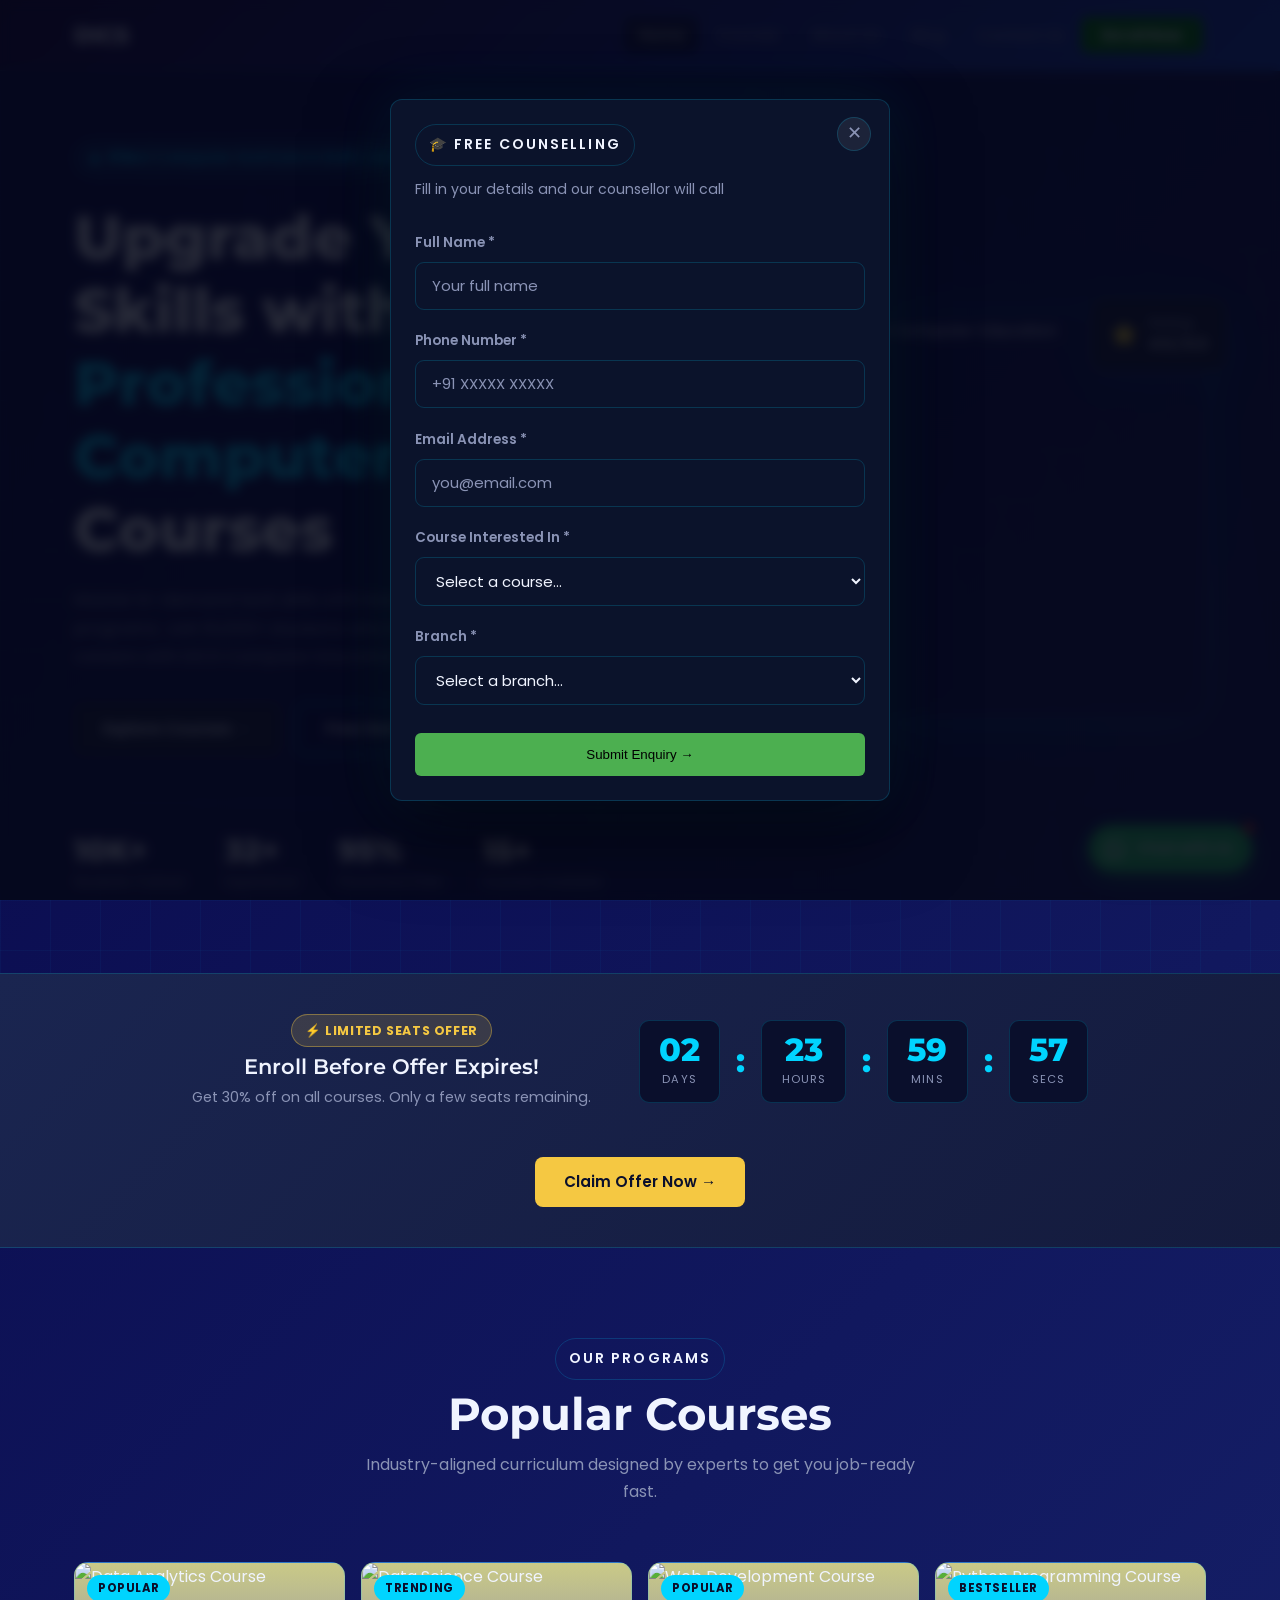
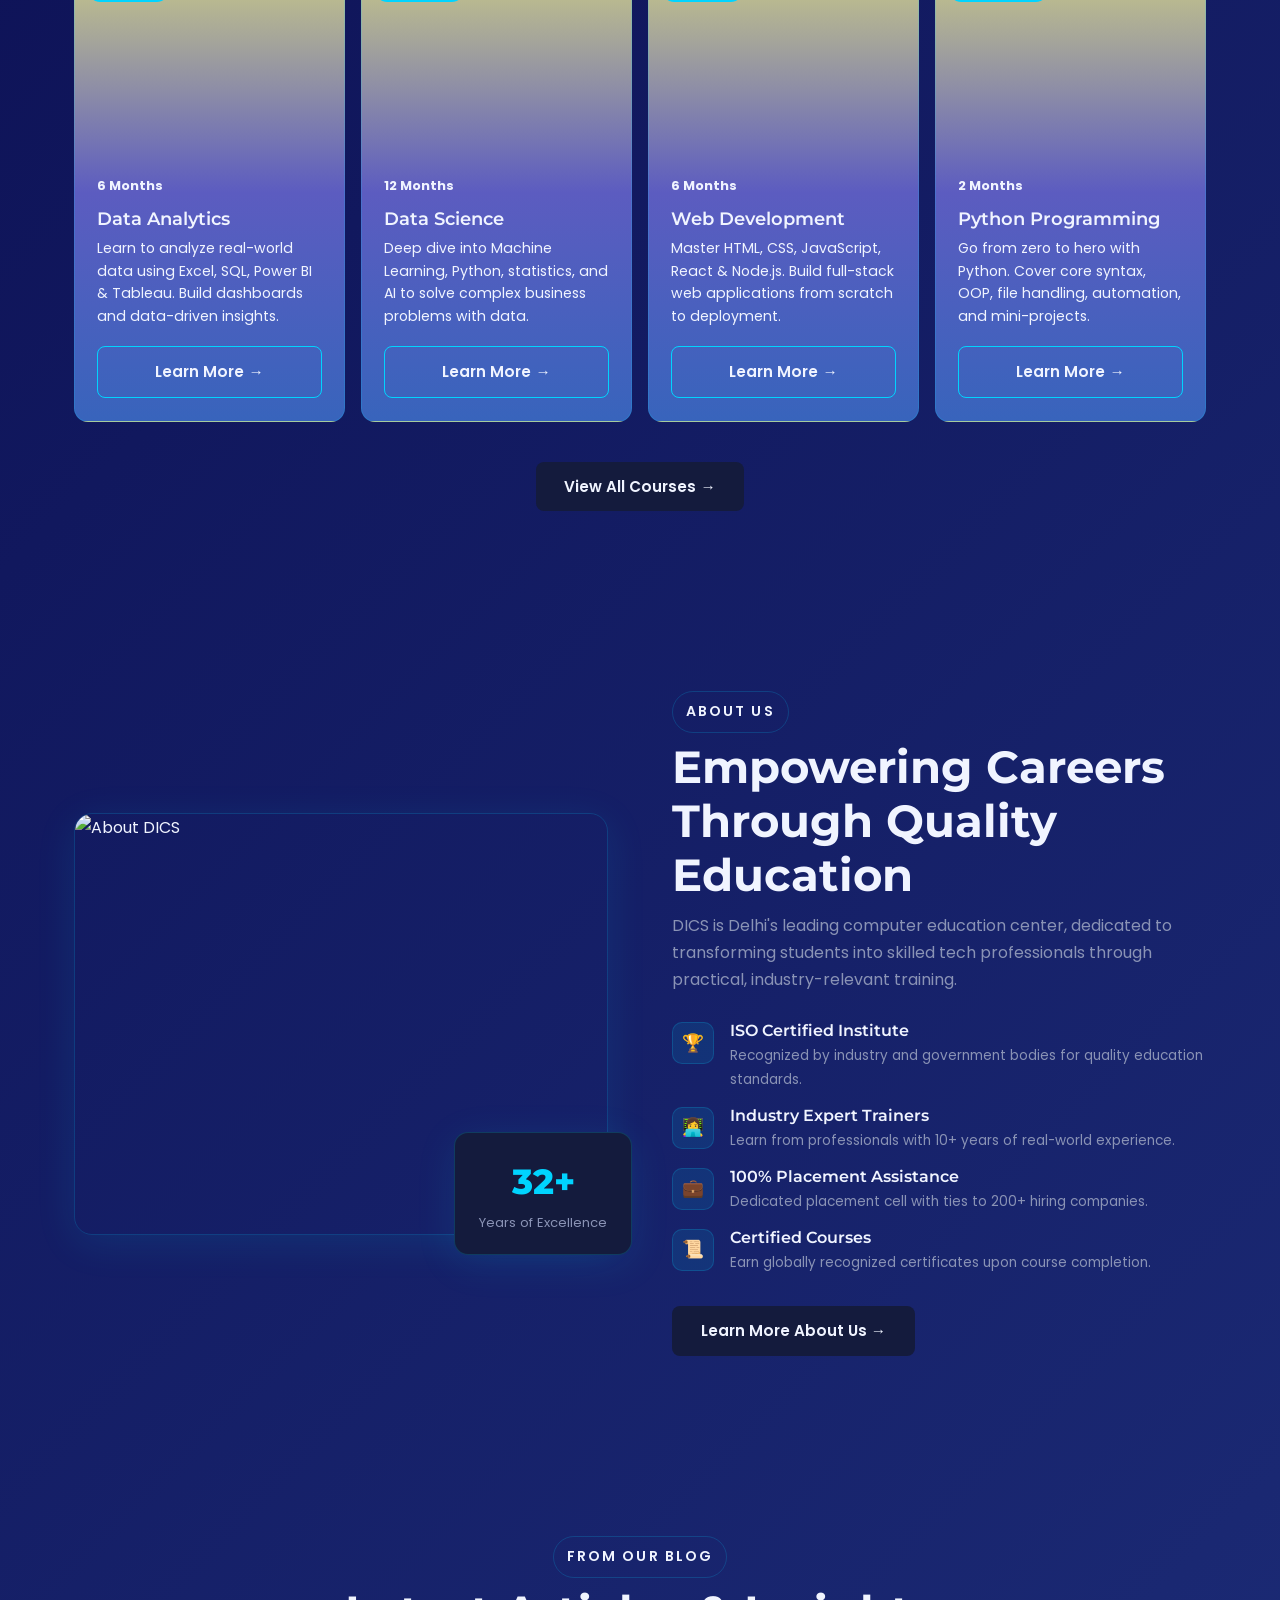
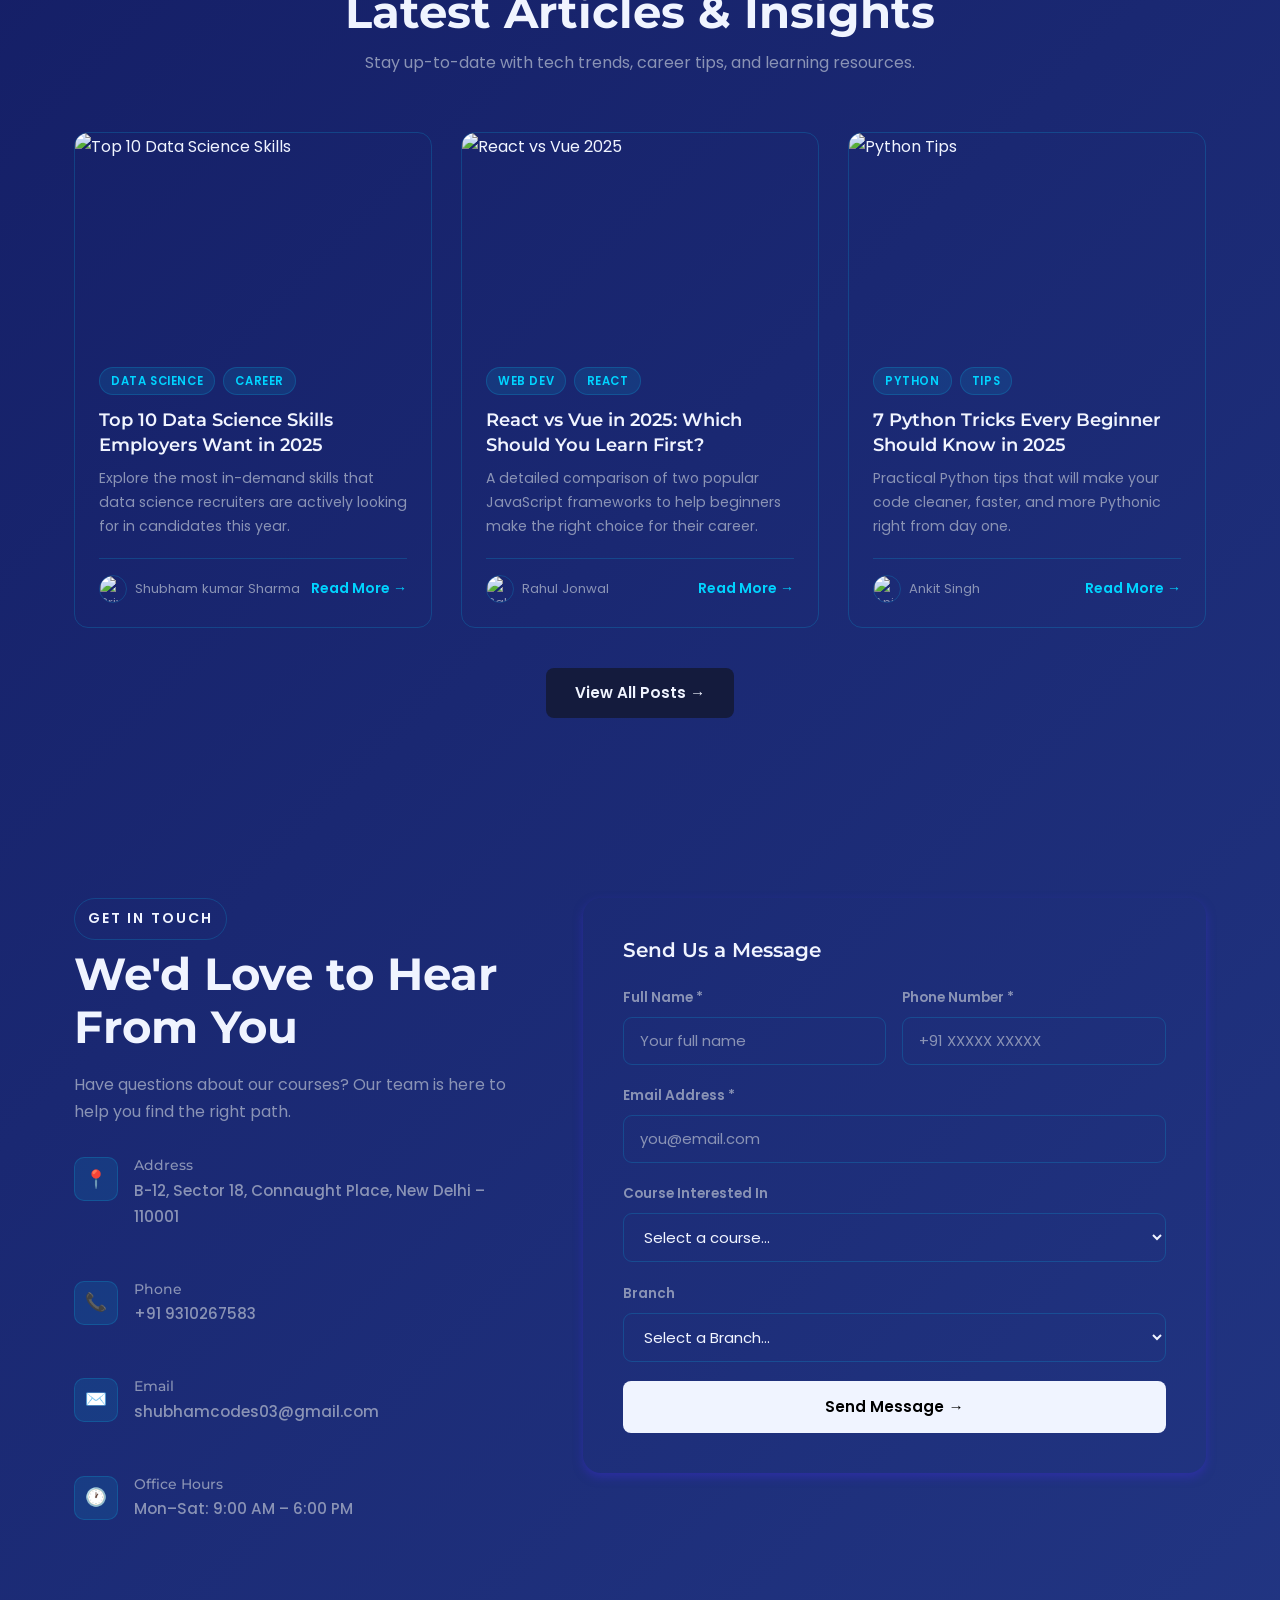
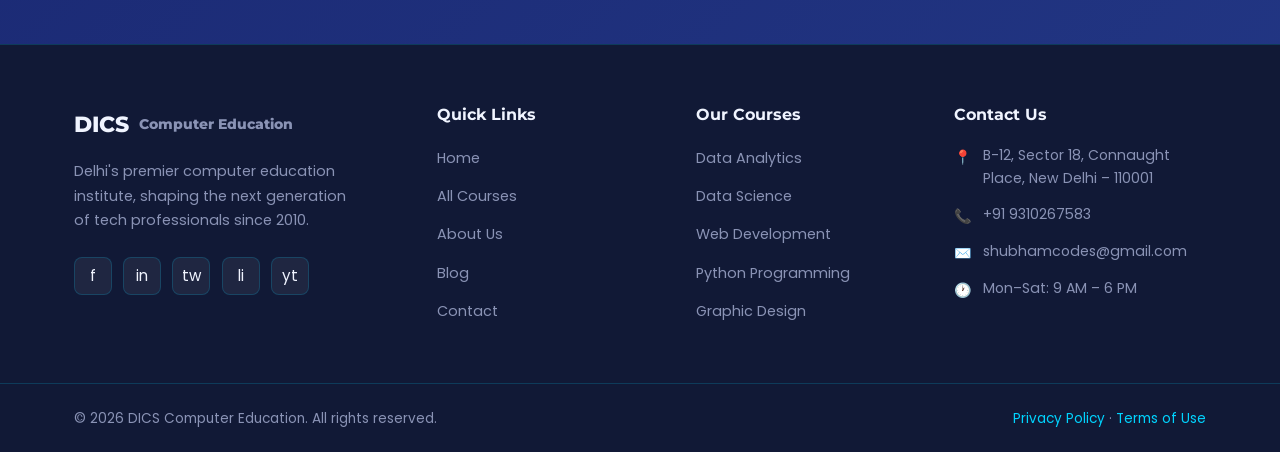
==== commit 929de991: "update" ====
--- a/index.html
+++ b/index.html
@@ -612,13 +612,13 @@
             </div>
             <div class="form-group">
               <label for="c-course">Branch</label>
-              <select id="c-course" name="course">
+              <select id="c-course" name="branch">
                 <option value="">Select a Branch...</option>
                 <option>Janakpuri</option>
                 <option>Punjabi Bagh</option>
               </select>
             </div>
-            <div class="form-group">
+            <!-- <div class="form-group">
               <label for="c-msg">Message *</label>
               <textarea
                 id="c-msg"
@@ -627,11 +627,11 @@
                 required
               ></textarea>
               <span class="form-error" data-error="message"></span>
-            </div>
+            </div> -->
             <button
               type="submit"
               class="btn btn-primary submit"
-              style="width: 100%; justify-content: center; padding: 0.9rem"
+              style="width: 100%; justify-content: center; padding: 0.9rem;color:black;"
             >
               Send Message →
             </button>
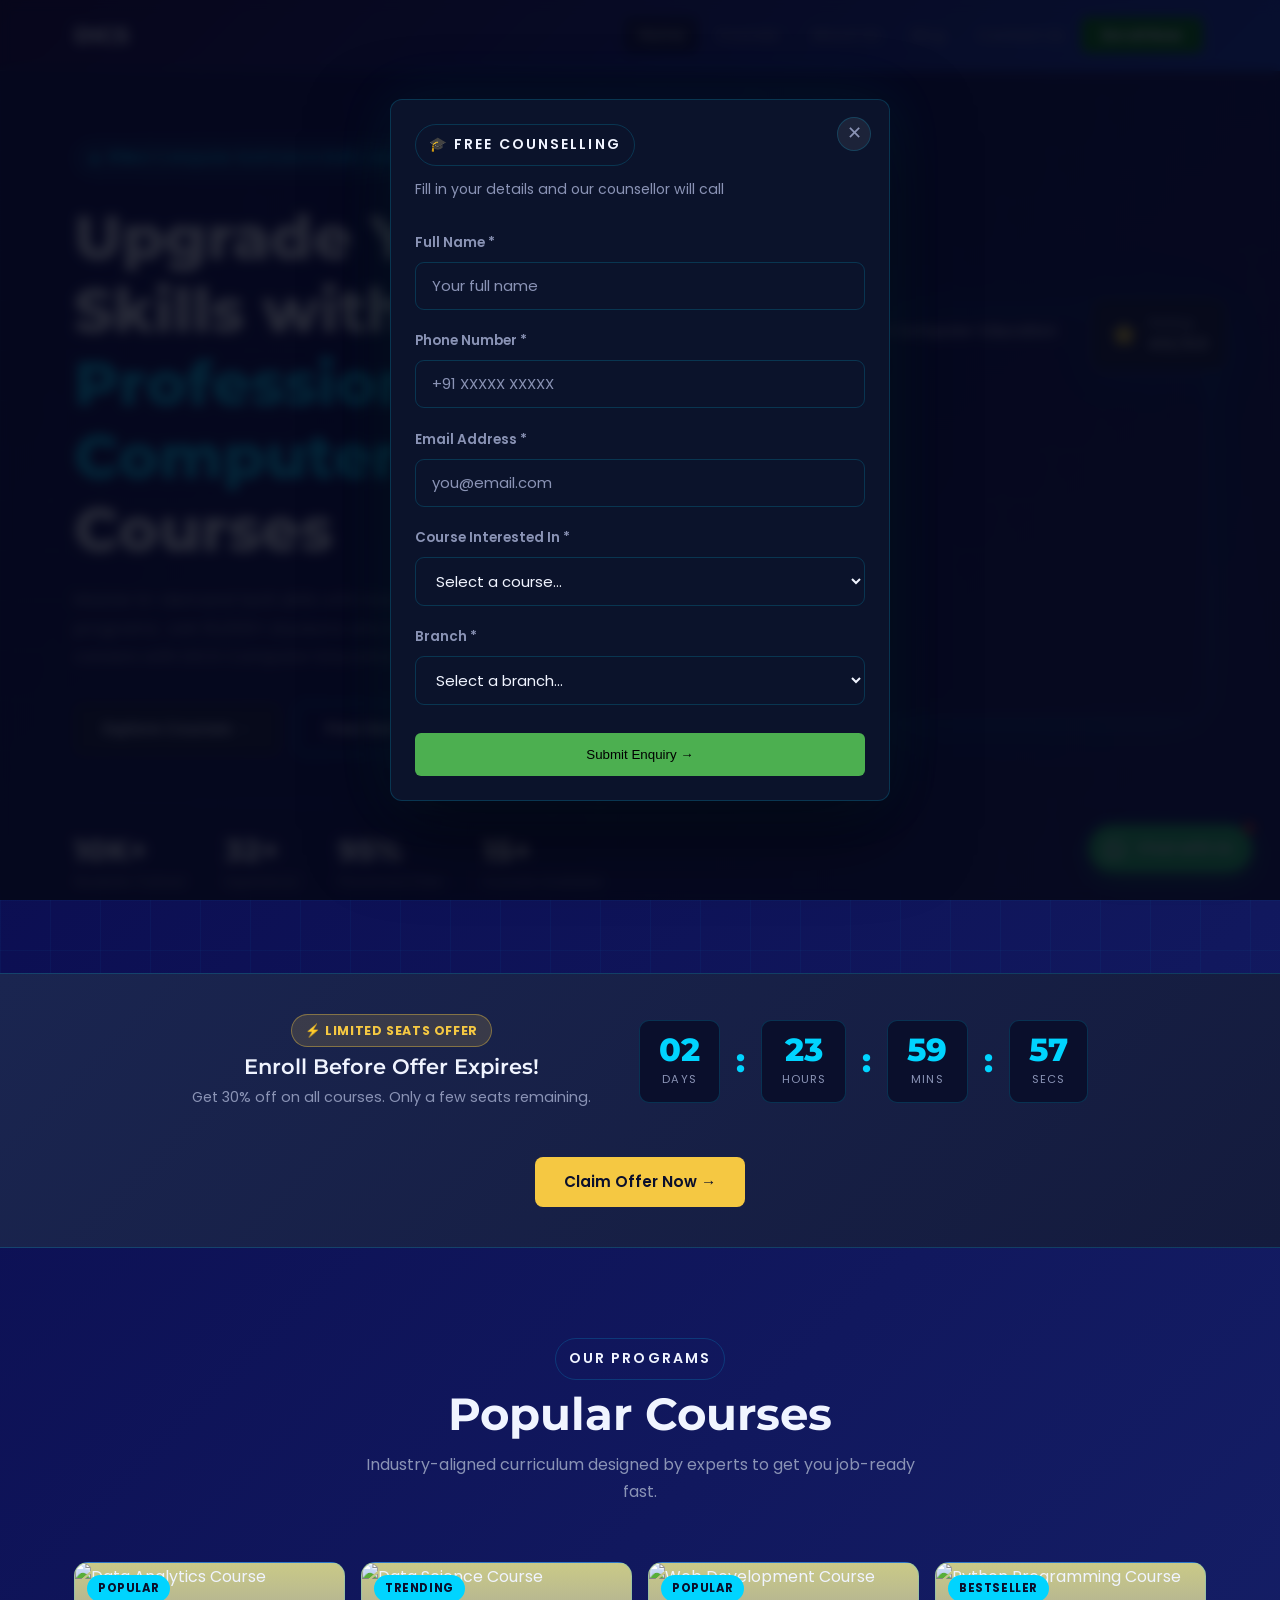
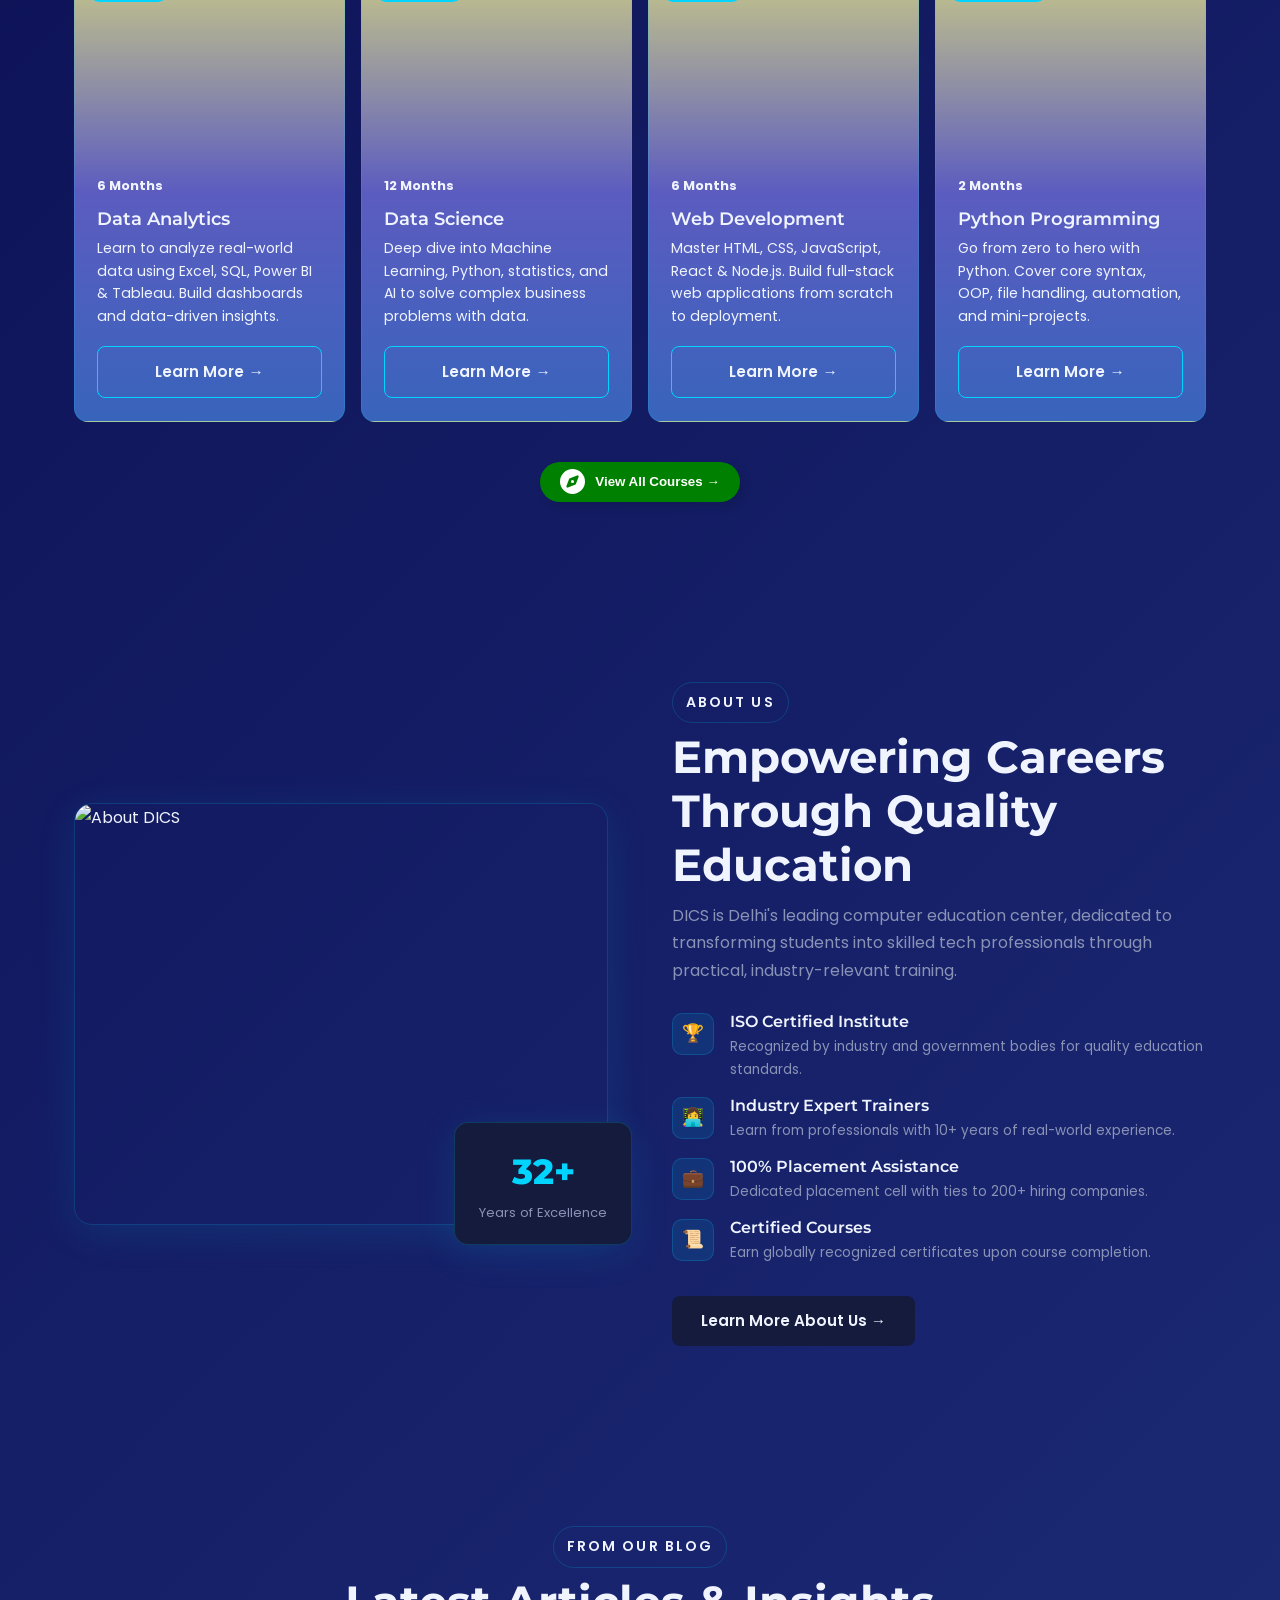
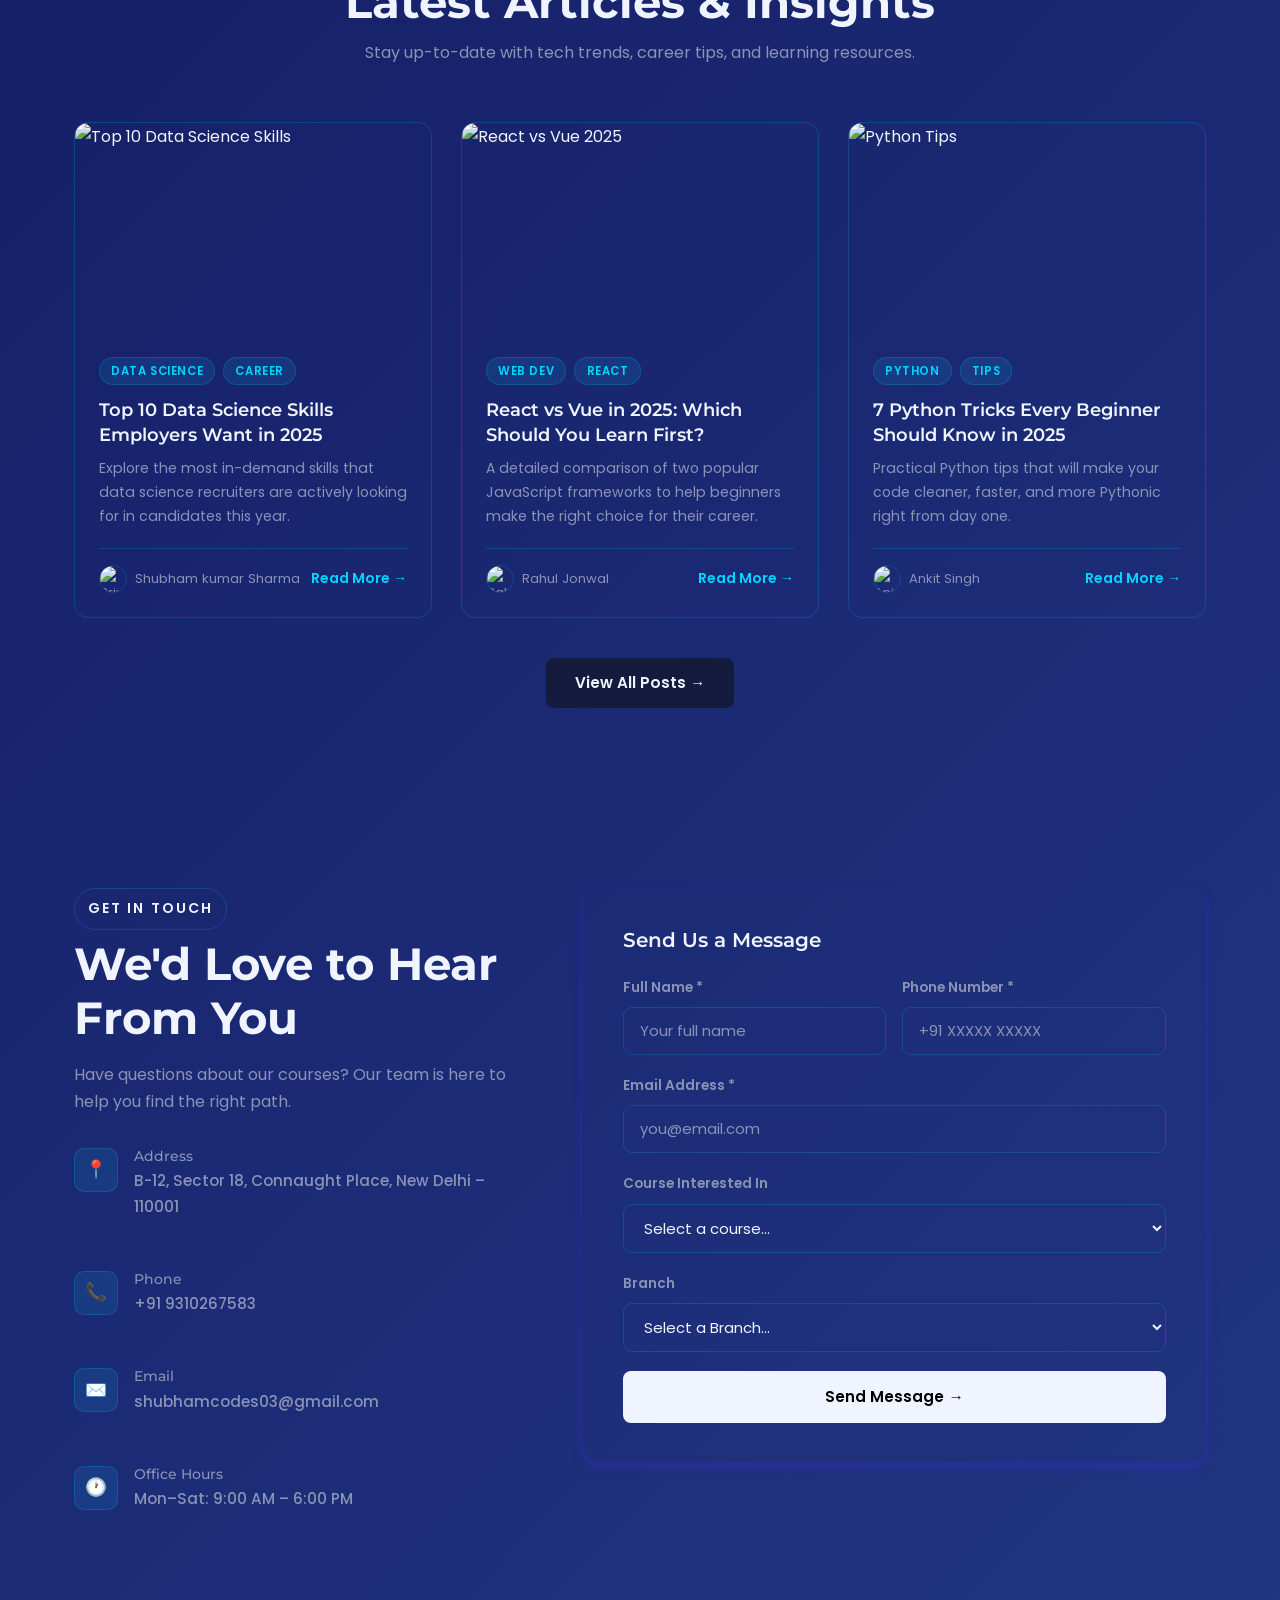
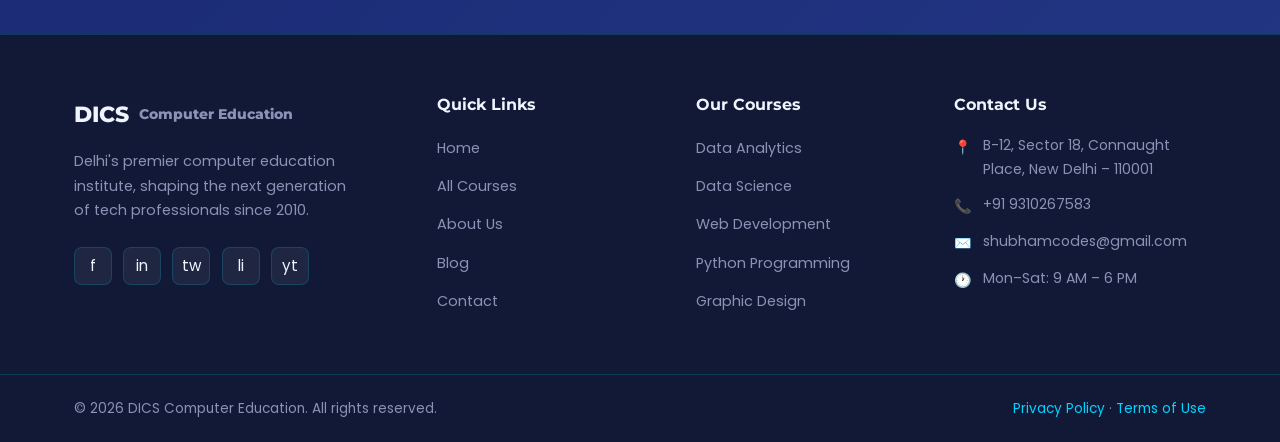
==== commit d74e2021: "updates" ====
--- a/index.html
+++ b/index.html
@@ -320,7 +320,17 @@
         </div>
 
         <div style="text-align: center; margin-top: 2.5rem">
-          <a href="courses.html" class="btn btn-primary">View All Courses →</a>
+          <!-- From Uiverse.io by vinodjangid07 --> 
+<div class="btn-center">
+  <button class="button">
+    <svg class="svgIcon" viewBox="0 0 512 512" height="1em">
+      <path d="M256 512A256 256 0 1 0 256 0a256 256 0 1 0 0 512zm50.7-186.9L162.4 380.6c-19.4 7.5-38.5-11.6-31-31l55.5-144.3c3.3-8.5 9.9-15.1 18.4-18.4l144.3-55.5c19.4-7.5 38.5 11.6 31 31L325.1 306.7c-3.2 8.5-9.9 15.1-18.4 18.4zM288 256a32 32 0 1 0 -64 0 32 32 0 1 0 64 0z"></path>
+    </svg>
+    <a href="courses.html">View All Courses →</a>
+  </button>
+</div>
+
+          <!-- <a href="courses.html" class="btn btn-primary">View All Courses →</a> -->
         </div>
       </div>
     </section>
@@ -822,7 +832,7 @@
 
     <!-- ===================== WHATSAPP FLOATING BUTTON ===================== -->
     <a
-      href="https://wa.me/919310267583?text=Hi%20Nexus%20Institute%2C%20I%20want%20to%20know%20more%20about%20your%20courses."
+      href="https://wa.me/919310267583?text=Hi%20Shubham%20Codes%2C%20I%20want%20to%20know%20more%20about%20your%20courses."
       class="whatsapp-float"
       target="_blank"
       rel="noopener noreferrer"
--- a/style.css
+++ b/style.css
@@ -69,6 +69,59 @@
 .section-header .section-sub { margin: 0 auto; }
 section { padding: 90px 0; }
 
+/* From Uiverse.io by vinodjangid07 */ 
+.button {
+  width: 200px;
+  height: 40px;
+  display: flex;
+  align-items: center;
+  justify-content: center; 
+  gap: 10px;
+  background-color:green;
+  border-radius: 30px;
+  color: white;
+  font-weight: 600;
+  border: none;
+  position: relative;
+  cursor: pointer;
+  box-shadow: 5px 5px 10px rgba(0, 0, 0, 0.116);
+  padding-left: 0; 
+  transition-duration: .5s;
+}
+
+.btn-center {
+  display: flex;
+  justify-content: center; 
+  align-items: center;
+  width: 100%;
+}
+
+.svgIcon {
+  height: 25px;
+  transition-duration: 1.5s;
+}
+
+.svgIcon path {
+  fill: white;
+}
+
+.button:hover {
+  background-color: var(--cyan);
+  transition-duration: .5s;
+}
+
+.button:active {
+  transform: scale(0.97);
+  transition-duration: .2s;
+}
+
+.button:hover .svgIcon {
+  transform: rotate(250deg);
+  transition-duration: 1.5s;
+}
+
+
+
 /* --- Buttons --- */
 .btn {
   display: inline-flex;
@@ -484,6 +537,8 @@
 }
 .course-price span { font-size: 0.78rem; color: var(--grey); font-weight: 400; }
 
+
+
 /* ============================================
    ABOUT SECTION
    ============================================ */
@@ -613,6 +668,165 @@
 grid-template-columns:1fr;
 }
 }
+
+/* review */
+/* Section */
+.slider-section {
+  padding: 10px 10px;
+  position: relative;
+}
+
+/* Scroll container */
+.slider-container {
+  display: flex;
+  overflow-x: auto;
+  scroll-behavior: smooth;
+  gap: 20px;
+  padding-bottom: 0px;
+}
+
+.slider-container::-webkit-scrollbar {
+  display: none;
+}
+
+/* review_card */
+.review_card{
+min-width:320px;
+max-width:320px;
+display:flex;
+gap:15px;
+background:rgba(255,255,255,0.05);
+border:1px solid rgba(255,255,255,0.08);
+padding:18px;
+border-radius:16px;
+backdrop-filter: blur(10px);
+transition:0.3s;
+color:#fff;
+box-shadow:0 8px 25px rgba(0,0,0,0.25);
+}
+
+.review_card:hover{
+transform:translateY(-6px);
+border-color:#00ffff;
+box-shadow:0 15px 35px rgba(0,255,255,0.15);
+}
+
+/* image */
+.review_card img{
+width:70px;
+height:70px;
+border-radius:50%;
+object-fit:cover;
+border:3px solid #00ffff;
+flex-shrink:0;
+}
+
+/* body */
+.review_card-body{
+flex:1;
+}
+
+.review_header{
+display:flex;
+justify-content:space-evenly;
+align-items:center;
+margin-bottom:8px;
+gap:10px;
+}
+
+.review_header h3{
+margin:0;
+font-size:20px;
+}
+
+.course{
+font-size:13px;
+color:#00ffff;
+}
+
+/* stars */
+.stars{
+color:#FFD700;
+font-size:14px;
+letter-spacing:2px;
+white-space:nowrap;
+}
+
+/* text */
+.review-text{
+font-size:14px;
+line-height:1.5;
+color:#ccc;
+margin-top:5px;
+}
+
+/* Buttons */
+.slider-btn {
+position: absolute;
+top: 50%;
+transform: translateY(-50%);
+background: rgba(0,0,0,0.6);
+border: none;
+color: white;
+font-size: 24px;
+padding: 10px 15px;
+cursor: pointer;
+z-index: 10;
+border-radius:8px;
+}
+
+.prev { left: 5px; }
+.next { right: 5px; }
+
+
+/* ---------- MOBILE ---------- */
+@media(max-width:768px){
+
+.slider-section{
+padding:20px 10px;
+}
+
+.review_card{
+min-width:260px;
+max-width:260px;
+padding:15px;
+}
+
+.review_card img{
+width:55px;
+height:55px;
+}
+
+.review_header h3{
+font-size:18px;
+}
+
+.review-text{
+font-size:12px;
+}
+
+/* hide arrows on mobile */
+.slider-btn{
+display:none;
+}
+
+}
+
+
+/* ---------- SMALL MOBILE ---------- */
+@media(max-width:480px){
+
+.review_card{
+min-width:230px;
+max-width:230px;
+}
+
+.stars{
+font-size:12px;
+}
+
+}
+
 
 
 /* ============================================
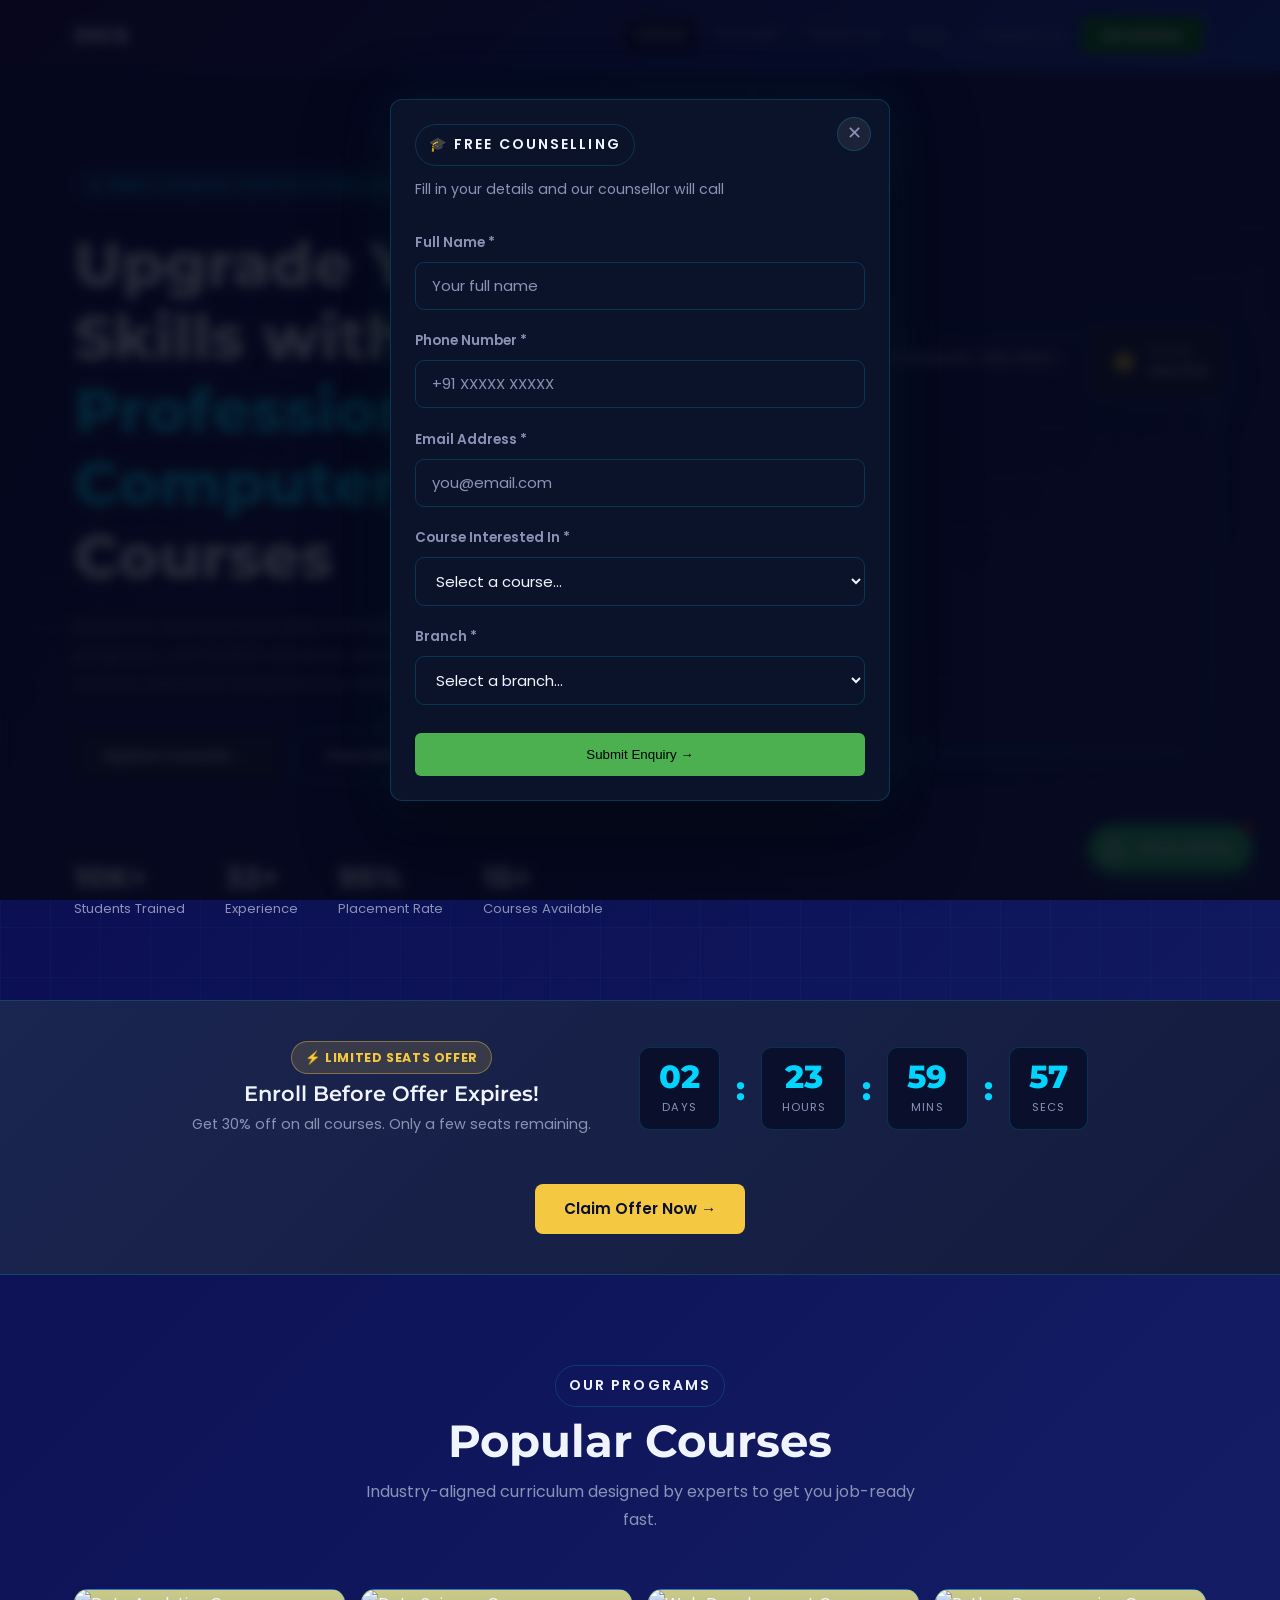
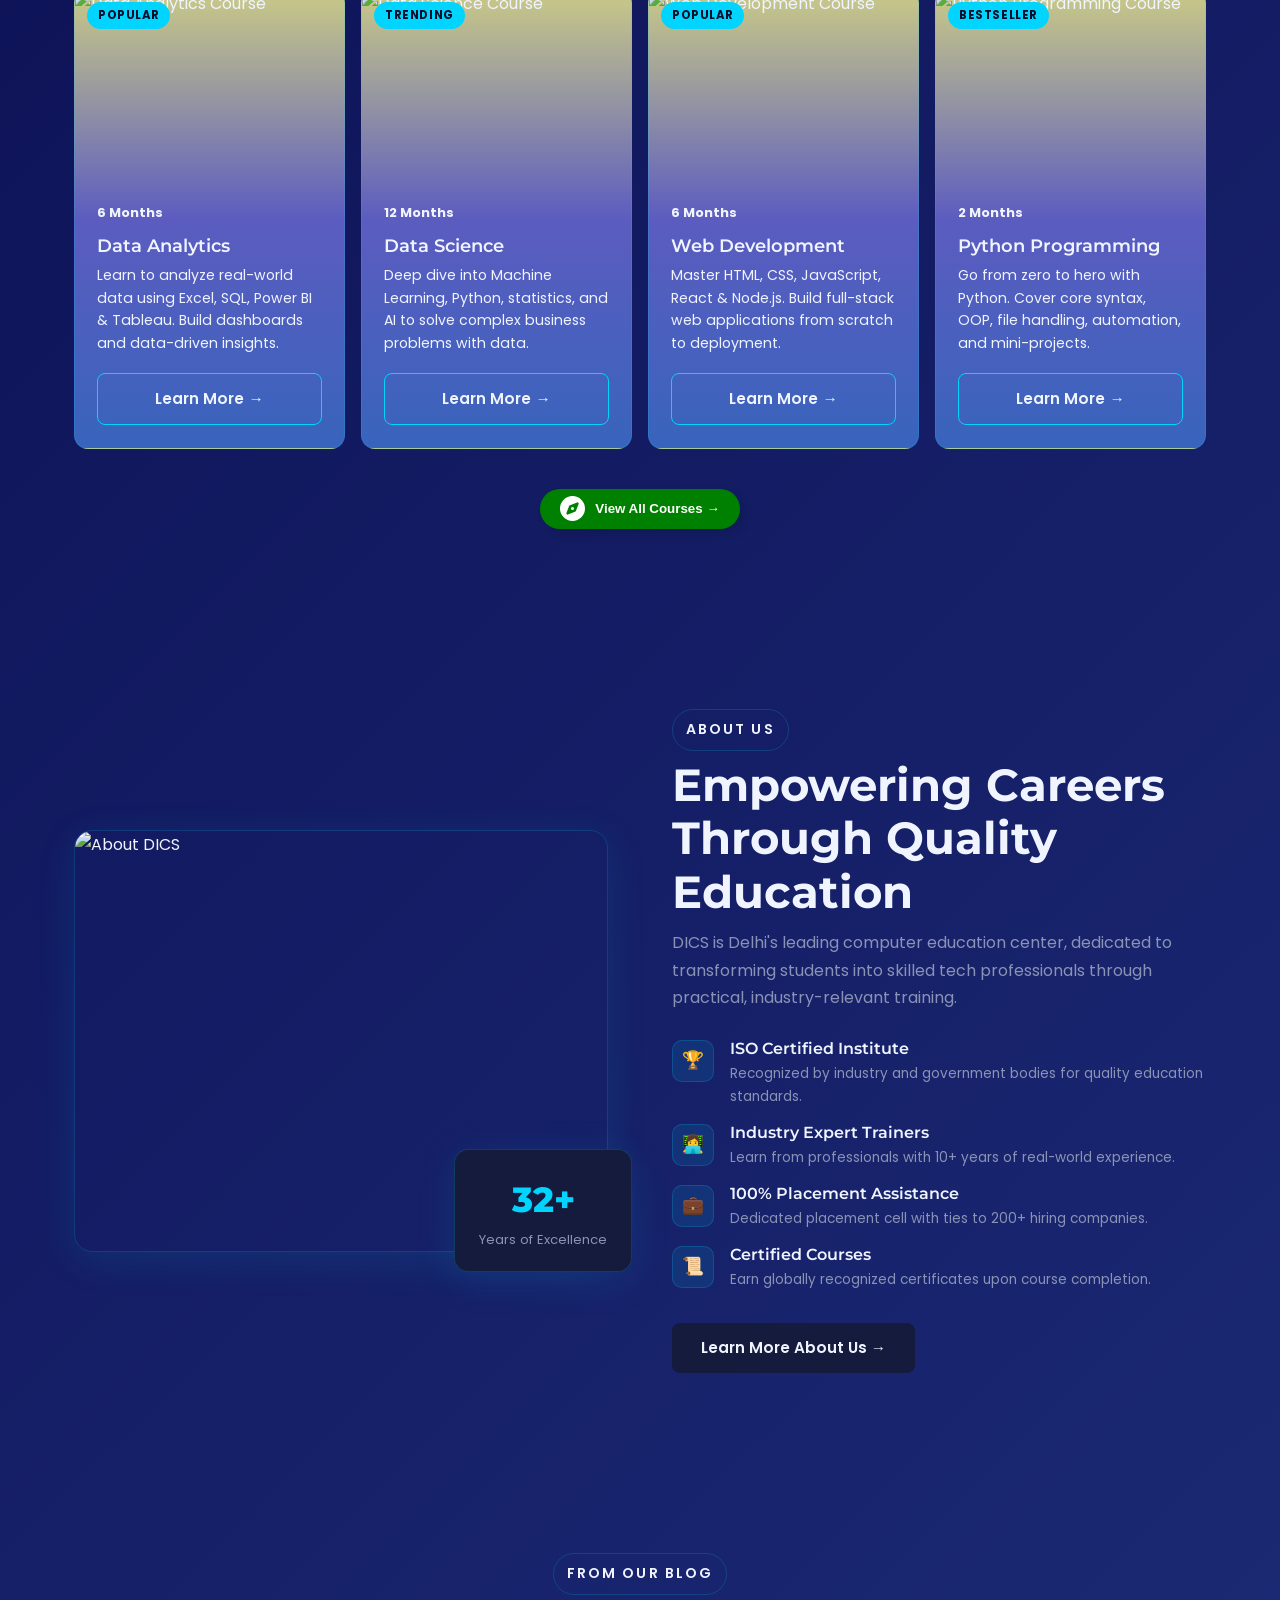
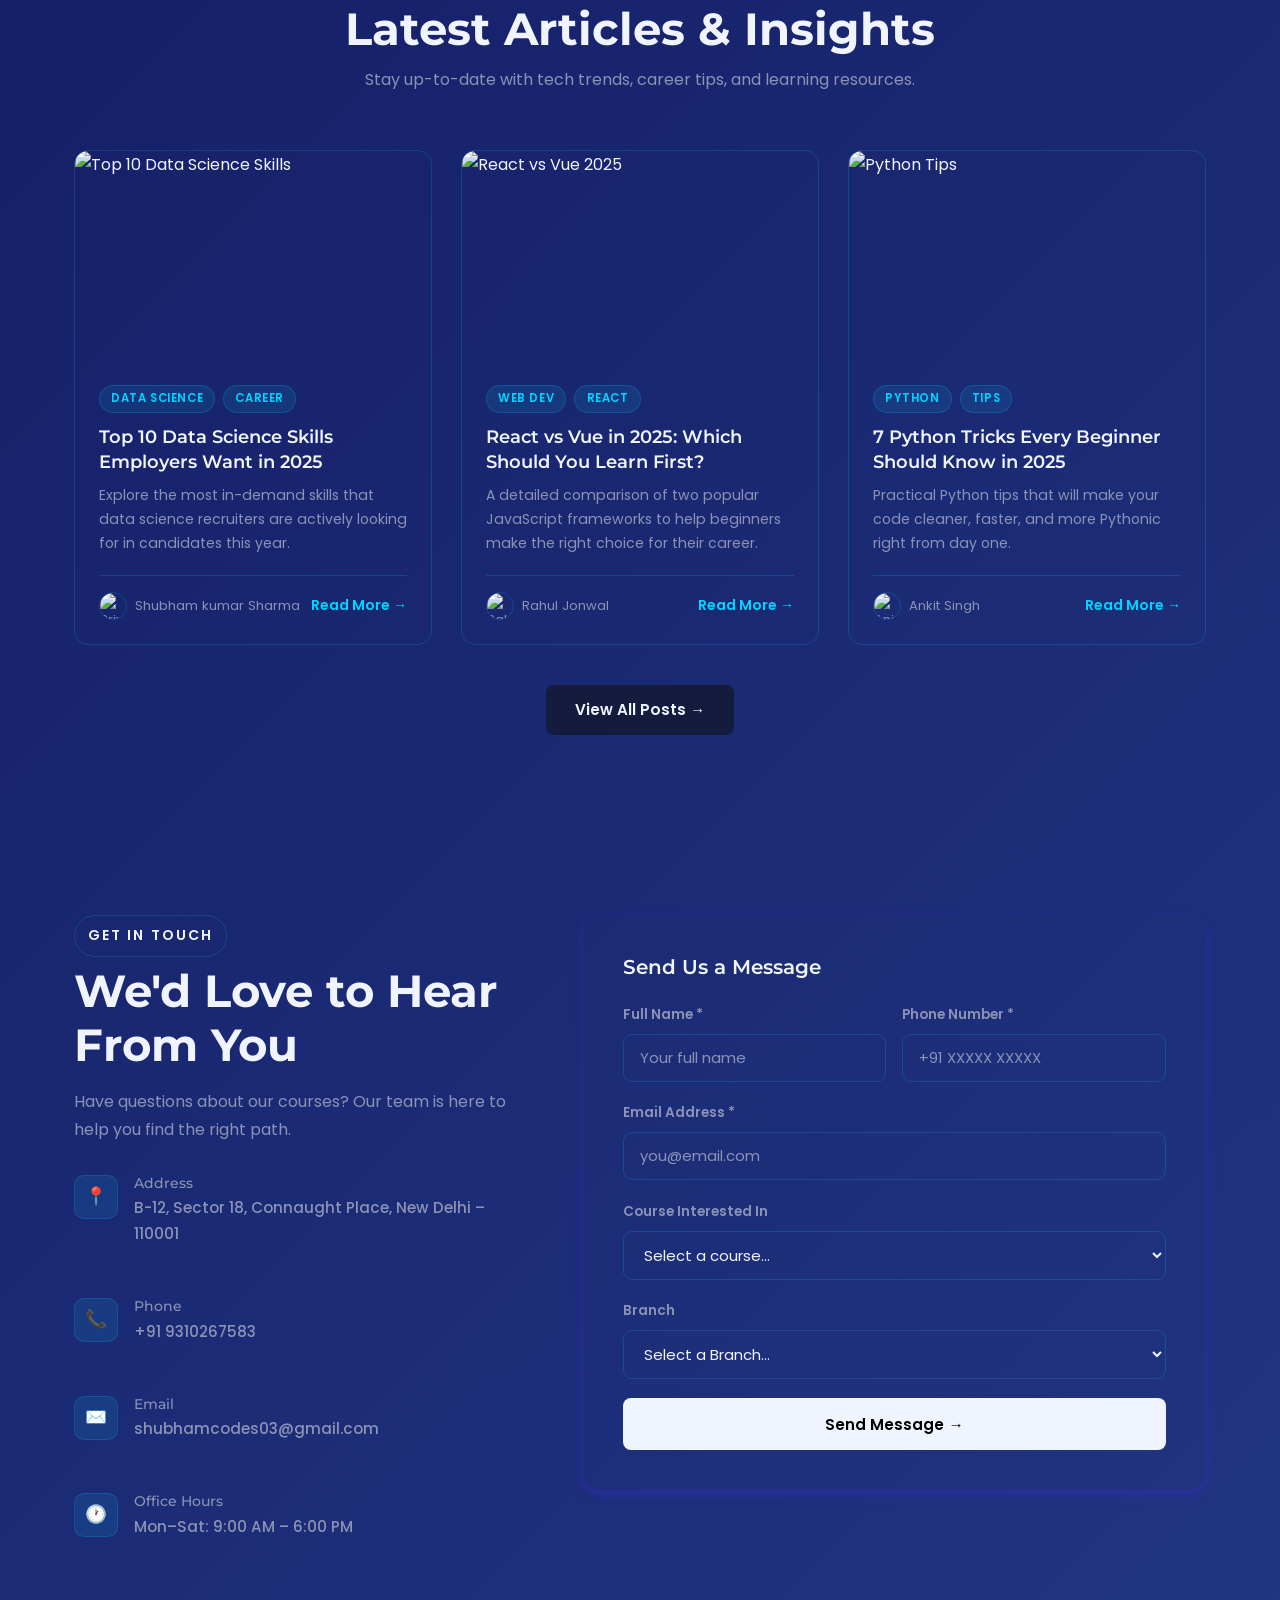
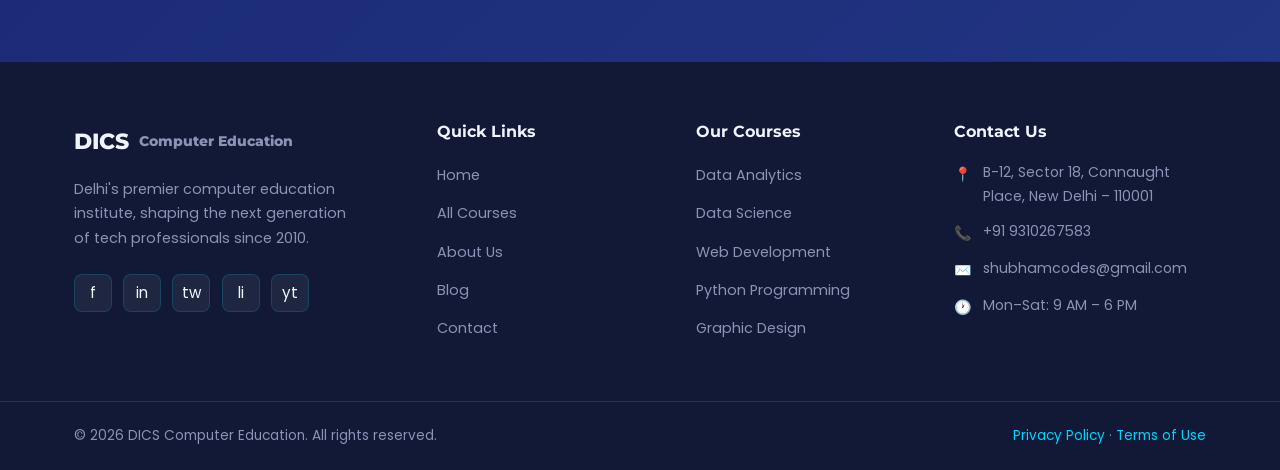
==== commit 14f081b6: "Update index.html" ====
--- a/index.html
+++ b/index.html
@@ -25,6 +25,12 @@
     />
   </head>
   <body>
+    <div id="loader">
+  <div class="loader-logo">
+    <span>Shubham</span><span>&nbsp;Codes</span><span>.</span>
+  </div>
+  <div class="loader-bar-wrap"><div class="loader-bar"></div></div>
+</div>
     <!-- ===================== NAVBAR ===================== -->
     <nav class="navbar" aria-label="Main navigation">
       <div class="container nav-inner">
--- a/style.css
+++ b/style.css
@@ -658,16 +658,93 @@
 margin-top:8px;
 }
 
+
+/* From Uiverse.io by alexmaracinaru */ 
+.pcard {
+ width: 190px;
+ height: 254px;
+ background: rgb(9, 176, 123);
+ border-radius: 15px;
+ box-shadow: 1px 5px 60px 0px #100a886b;
+}
+
+.pcard .pcard-border-top {
+ width: 60%;
+ height: 3%;
+ background: white;
+ margin: auto;
+ border-radius: 0px 0px 15px 15px;
+}
+
+.pcard span {
+ font-weight: 600;
+ color: white;
+ text-align: center;
+ display: block;
+ padding-top: 10px;
+ font-size: 16px;
+}
+
+.pcard .pjob {
+ font-weight: 400;
+ color: white;
+ display: block;
+ text-align: center;
+ padding-top: 3px;
+ font-size: 12px;
+}
+
+.pcard .pimg {
+ width: 70px;
+ height: 80px;
+ background: #6b64f3;
+ border-radius: 15px;
+ margin: auto;
+ margin-top: 25px;
+}
+
+/* .pcard .ptime {
+ padding: 8px 25px;
+ display: block;
+ margin: auto;
+ border-radius: 8px;
+ border: none;
+ margin-top: 30px;
+ background: #6b64f3;
+ color: white;
+ font-weight: 600;
+} */
+
+.pcard button:hover {
+ background: #534bf3;
+}
+
 /* Mobile */
 @media(max-width:768px){
 .placement-section{
 padding:60px 0;
 }
 
-.placement-grid{
-grid-template-columns:1fr;
-}
-}
+.placement-grid {
+    display: flex;                /* switch to slider */
+    overflow-x: auto;             /* enable scroll */
+    gap: 15px;
+    padding-bottom: 10px;
+    scroll-snap-type: x mandatory; /* smooth snapping */
+  }
+
+  .placement-grid::-webkit-scrollbar {
+    display: none; /* hide scrollbar */
+  }
+
+  .pcard {
+    min-width: 70px;              /* one card at a time */
+    flex: 0 0 auto;
+    scroll-snap-align: center;   /* snap center */
+  }
+}
+
+
 
 /* review */
 /* Section */
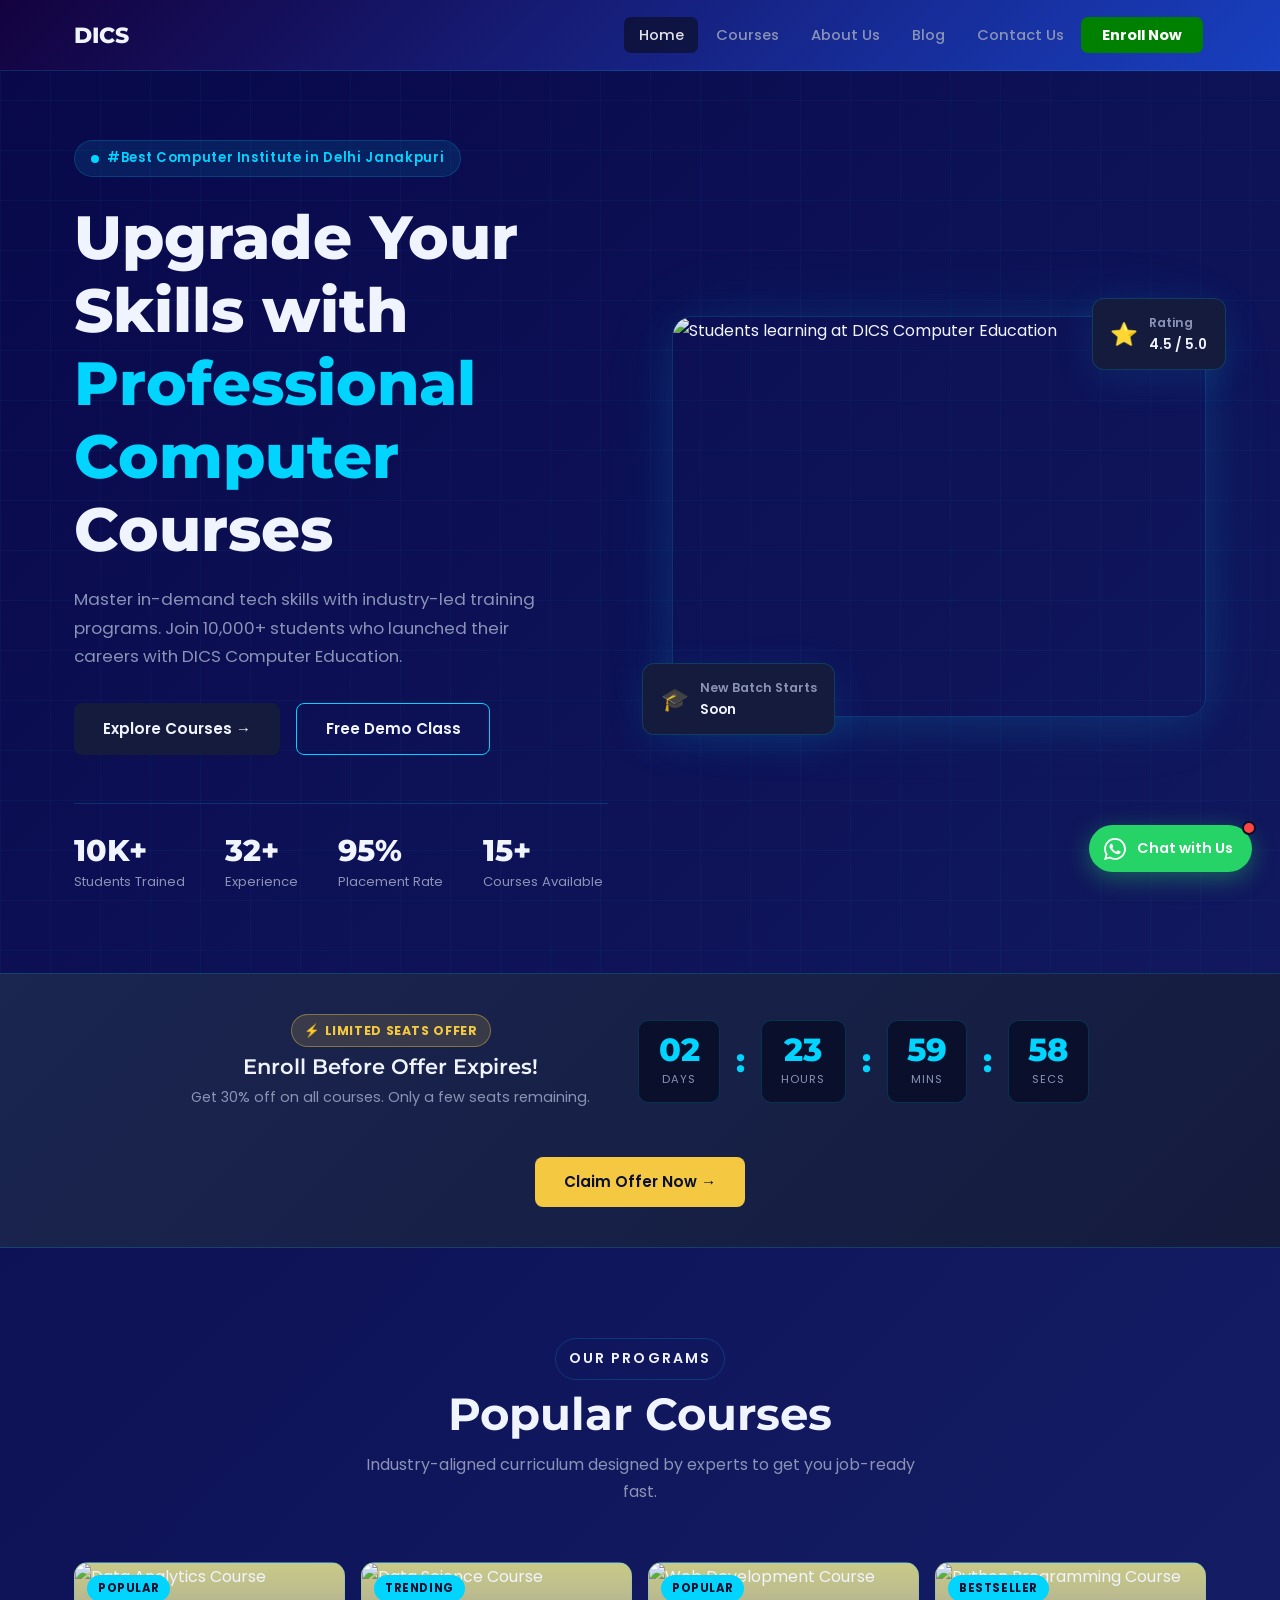
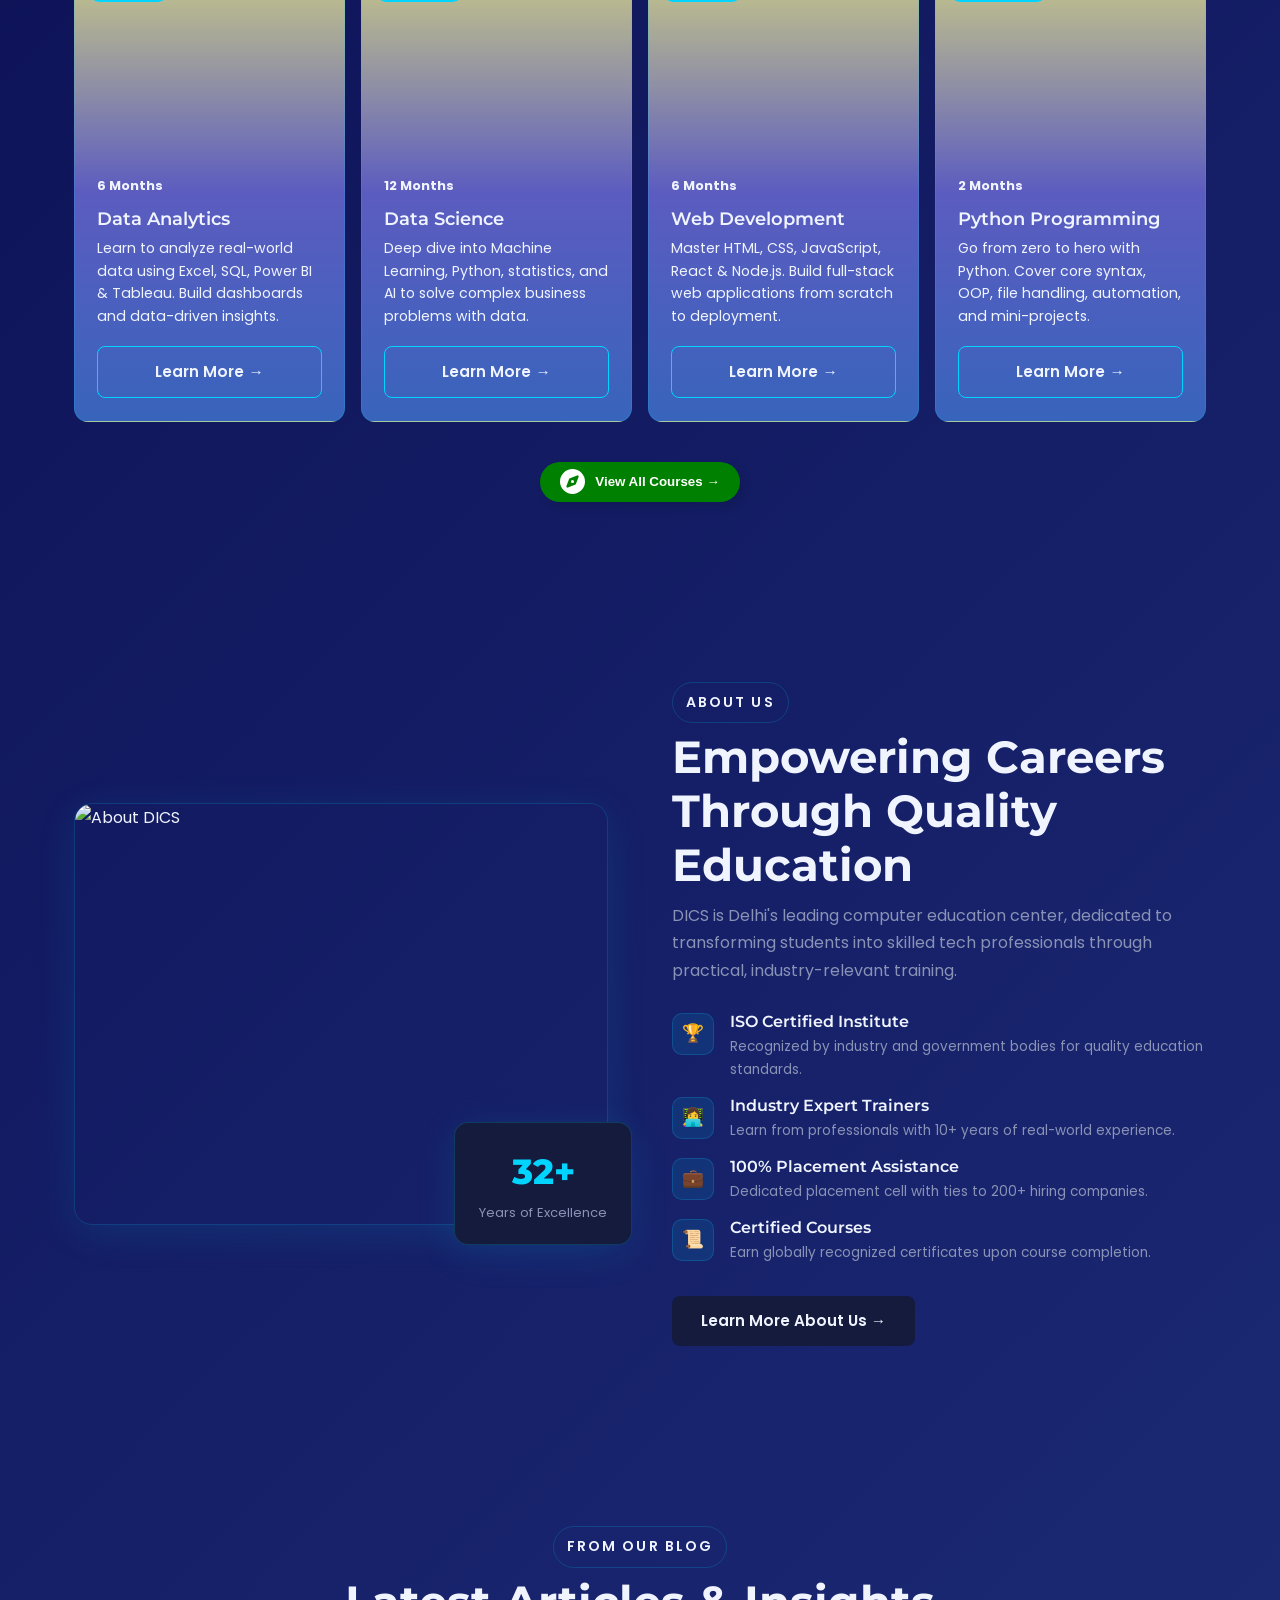
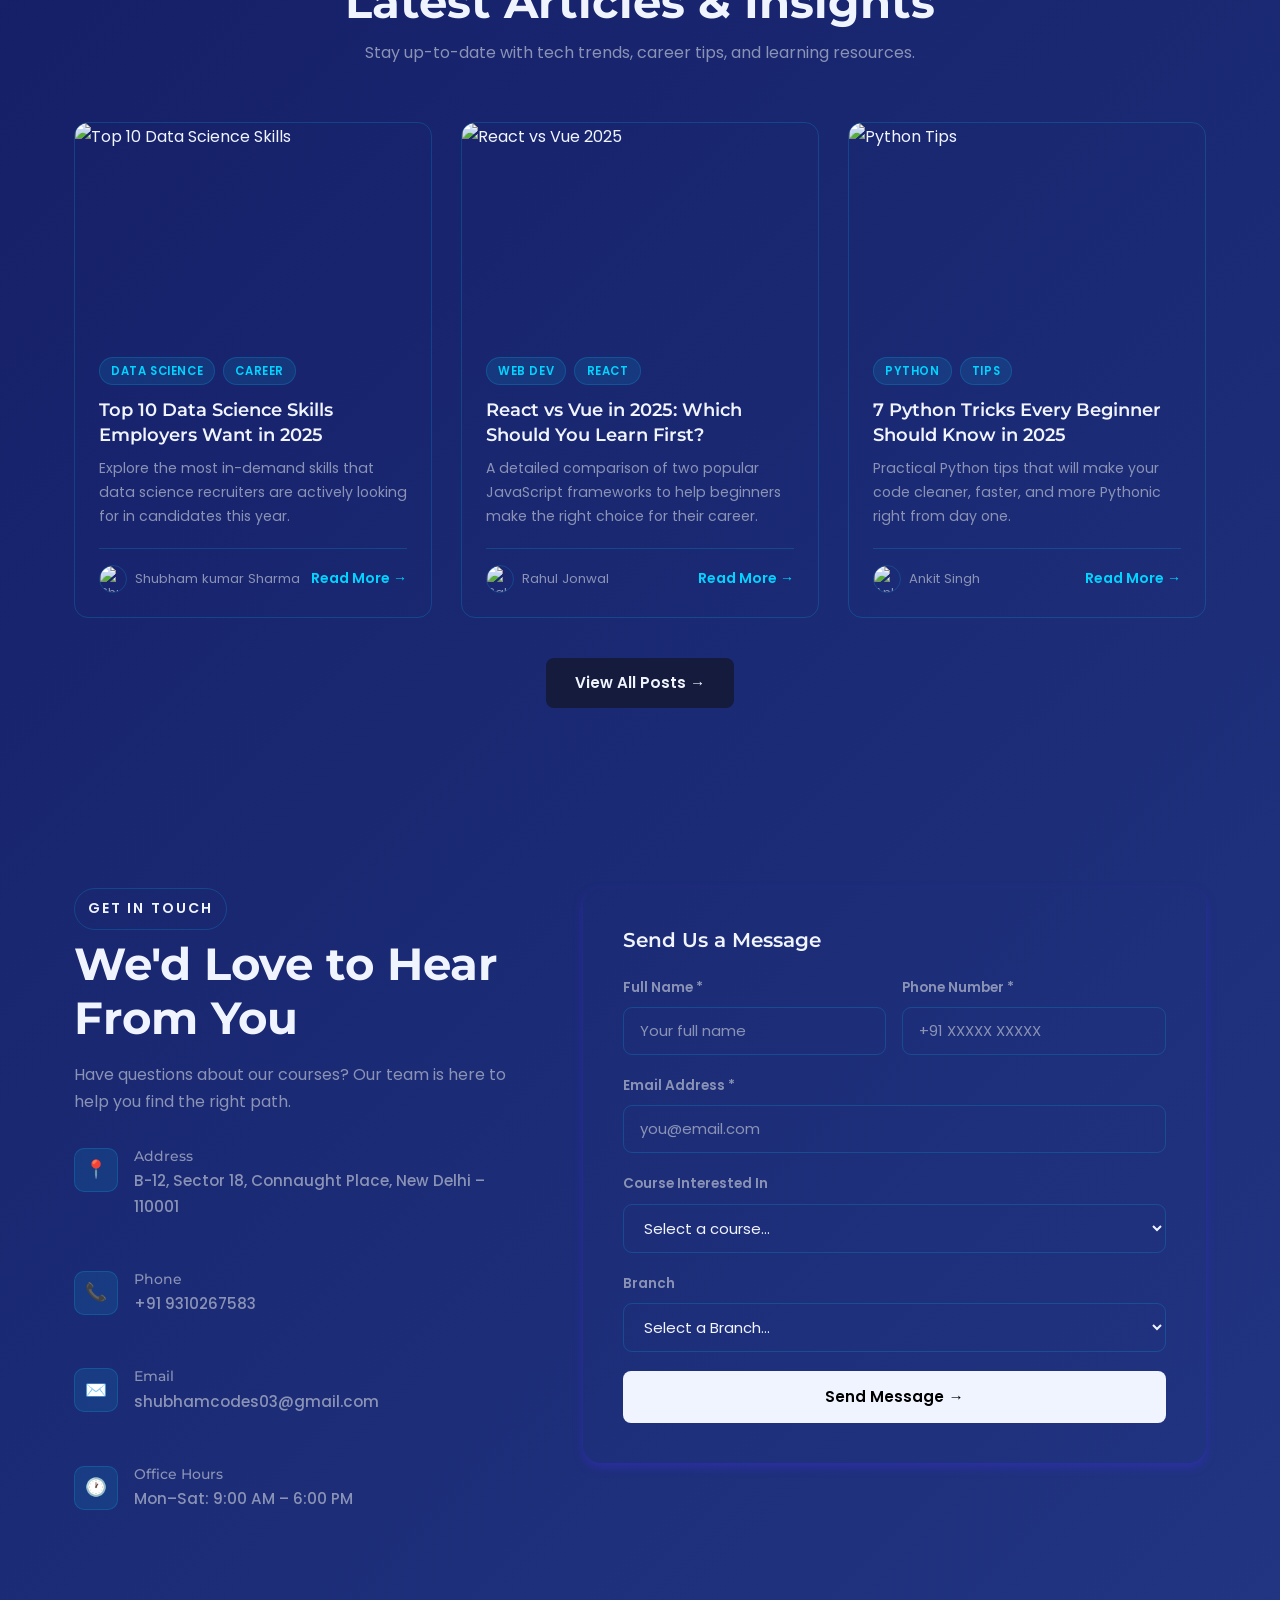
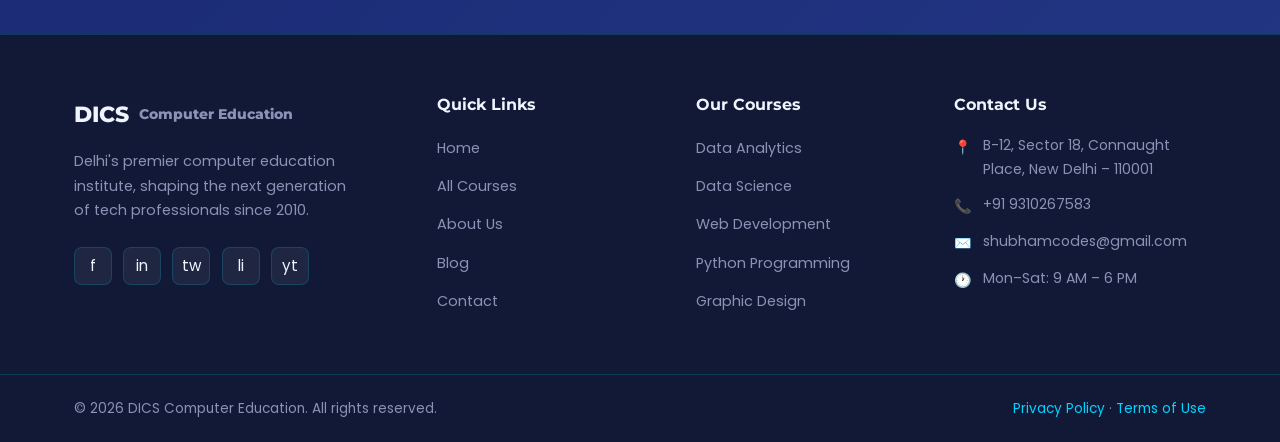
==== commit 107ca891: "updates" ====
--- a/index.html
+++ b/index.html
@@ -4,44 +4,162 @@
     <meta charset="UTF-8" />
     <meta name="viewport" content="width=device-width, initial-scale=1.0" />
     <title>DICS Computer Education</title>
-    <meta
-      name="description"
-      content="DICS offers professional computer courses in Data Science, Web Development, Python, and more. Enroll today!"
-    />
+    <meta name="description" content="DICS offers professional computer courses in Data Science, Web Development, Python, and more. Enroll today!" />
     <link rel="stylesheet" href="style.css" />
-
-    <link
-      rel="icon"
-      type="image/svg+xml"
-      href="data:image/svg+xml,
+    <link rel="icon" type="image/svg+xml" href="data:image/svg+xml,
 <svg xmlns='http://www.w3.org/2000/svg' viewBox='0 0 64 64'>
 <rect width='100' height='64' rx='12' fill='%2300d4ff'/>
 <text x='5' y='42' font-size='22' font-weight='bold' fill='%230a0f2c'>DICS</text>
-</svg>"
-    />
-    <link
-      href="https://fonts.googleapis.com/css2?family=Montserrat:wght@500;600;700&family=Poppins:wght@300;400;500&display=swap"
-      rel="stylesheet"
-    />
+</svg>" />
+    <link href="https://fonts.googleapis.com/css2?family=Montserrat:wght@500;600;700&family=Poppins:wght@300;400;500&display=swap" rel="stylesheet" />
+
+    <!-- ============================================================
+         LOADER STYLES
+         ============================================================ -->
+    <style>
+      :root {
+        --loader-bg:     #0a0f2c;
+        --loader-accent: #5a61be;
+        --loader-text:   #ffffff;
+        --loader-sub:    rgba(255,255,255,0.45);
+        --loader-track:  rgba(255,255,255,0.10);
+        --ease-out-expo: cubic-bezier(0.16, 1, 0.3, 1);
+        --ease-in-expo:  cubic-bezier(0.4, 0, 1, 1);
+      }
+
+      /* lock scroll while loading */
+      body.loading { overflow: hidden; }
+
+      /* ---- backdrop ---- */
+      #dics-loader {
+        position: fixed;
+        inset: 0;
+        background: var(--loader-bg);
+        z-index: 99999;
+        display: flex;
+        align-items: center;
+        justify-content: center;
+        flex-direction: column;
+        gap: 32px;
+        transition: opacity .65s var(--ease-in-expo), visibility .65s;
+      }
+      #dics-loader.hidden {
+        opacity: 0;
+        visibility: hidden;
+        pointer-events: none;
+      }
+
+      /* radial glow */
+      #dics-loader::before {
+        content: '';
+        position: absolute;
+        top: 50%; left: 50%;
+        transform: translate(-50%, -50%);
+        width: 520px; height: 320px;
+        background: radial-gradient(ellipse at center,
+          rgba(0,212,255,.13) 0%, transparent 70%);
+        pointer-events: none;
+      }
+
+      /* ---- logo ---- */
+      .dl-logo {
+        display: flex;
+        align-items: baseline;
+        overflow: hidden;
+        padding: 4px 2px;
+      }
+      .dl-logo-word {
+        font-family: 'Montserrat', sans-serif;
+        font-weight: 700;
+        font-size: clamp(42px, 9vw, 68px);
+        line-height: 1;
+        color: var(--loader-text);
+        display: inline-block;
+        opacity: 0;
+        transform: translateY(72px);
+        animation: dlSlide .65s var(--ease-out-expo) forwards;
+      }
+      .dl-logo-word.accent    { color: var(--loader-accent); animation-delay: .14s; }
+      .dl-logo-word.dot       { color: var(--loader-accent); animation-delay: .24s; }
+      .dl-logo-word:nth-child(1) { animation-delay: .04s; }
+      .dl-logo-word:nth-child(3) { animation-delay: .20s; }
+
+      .dl-sub {
+        font-family: 'Poppins', sans-serif;
+        font-size: 11px;
+        letter-spacing: .22em;
+        text-transform: uppercase;
+        color: var(--loader-sub);
+        text-align: center;
+        opacity: 0;
+        animation: dlFade .5s var(--ease-out-expo) .38s forwards;
+      }
+
+      @keyframes dlSlide {
+        to { opacity: 1; transform: translateY(0); }
+      }
+      @keyframes dlFade {
+        from { opacity: 0; transform: translateY(6px); }
+        to   { opacity: 1; transform: translateY(0); }
+      }
+
+      /* ---- bar ---- */
+      .dl-bar-wrap {
+        width: min(240px, 58vw);
+        height: 2px;
+        background: var(--loader-track);
+        border-radius: 99px;
+        overflow: hidden;
+      }
+      .dl-bar {
+        height: 100%;
+        width: 0;
+        background: var(--loader-accent);
+        border-radius: 99px;
+        box-shadow: 0 0 10px var(--loader-accent), 0 0 28px rgba(0,212,255,.35);
+        animation: dlBar 1.5s var(--ease-out-expo) .08s forwards;
+      }
+      @keyframes dlBar {
+        from { width: 0; }
+        to   { width: 100%; }
+      }
+
+      /* ---- percent ---- */
+      .dl-percent {
+        font-family: 'Montserrat', sans-serif;
+        font-size: 13px;
+        font-weight: 600;
+        color: var(--loader-accent);
+        letter-spacing: .06em;
+        opacity: 0;
+        animation: dlFade .4s var(--ease-out-expo) .22s forwards;
+        min-width: 42px;
+        text-align: center;
+      }
+    </style>
   </head>
-  <body>
-    <div id="loader">
-  <div class="loader-logo">
-    <span>Shubham</span><span>&nbsp;Codes</span><span>.</span>
-  </div>
-  <div class="loader-bar-wrap"><div class="loader-bar"></div></div>
-</div>
+  <body class="loading">
+
+    <!-- ===================== LOADER ===================== -->
+    <div id="dics-loader" role="status" aria-label="Loading DICS Computer Education">
+      <div style="display:flex;flex-direction:column;align-items:center;gap:8px;">
+        <div class="dl-logo">
+          <span class="dl-logo-word">D</span><span class="dl-logo-word accent">I</span><span class="dl-logo-word">CS</span><span class="dl-logo-word dot">.</span>
+        </div>
+        <div class="dl-sub">Computer Education</div>
+      </div>
+      <div style="display:flex;flex-direction:column;align-items:center;gap:10px;">
+        <div class="dl-bar-wrap">
+          <div class="dl-bar"></div>
+        </div>
+        <div class="dl-percent" id="dlPercent">0%</div>
+      </div>
+    </div>
+
     <!-- ===================== NAVBAR ===================== -->
     <nav class="navbar" aria-label="Main navigation">
       <div class="container nav-inner">
-        <!-- Logo -->
-        <a href="index.html" class="nav-logo">
-          <!-- <div class="logo-icon">DICS</div> -->
-          DICS
-          <!-- <span>Computer Education</span> -->
-        </a>
-
-        <!-- Nav Links -->
+        <a href="index.html" class="nav-logo">DICS</a>
         <ul class="nav-links" id="navLinks" role="list">
           <li><a href="index.html" class="active">Home</a></li>
           <li><a href="courses.html">Courses</a></li>
@@ -50,14 +168,7 @@
           <li><a href="contact.html">Contact Us</a></li>
           <li><a href="contact.html" class="btn-enroll">Enroll Now</a></li>
         </ul>
-
-        <!-- Hamburger -->
-        <button
-          class="hamburger"
-          id="hamburger"
-          aria-label="Toggle menu"
-          aria-expanded="false"
-        >
+        <button class="hamburger" id="hamburger" aria-label="Toggle menu" aria-expanded="false">
           <span></span><span></span><span></span>
         </button>
       </div>
@@ -67,7 +178,6 @@
     <section class="hero" id="home">
       <div class="hero-bg"></div>
       <div class="container hero-inner">
-        <!-- Left: Content -->
         <div class="hero-content">
           <div class="hero-badge">
             <span class="dot"></span>
@@ -79,15 +189,12 @@
           </h1>
           <p class="hero-sub">
             Master in-demand tech skills with industry-led training programs.
-            Join 10,000+ students who launched their careers with DICS Computer
-            Education.
+            Join 10,000+ students who launched their careers with DICS Computer Education.
           </p>
           <div class="hero-btns">
             <a href="courses.html" class="btn btn-primary">Explore Courses →</a>
             <a href="contact.html" class="btn btn-outline">Free Demo Class</a>
           </div>
-
-          <!-- Stats Row -->
           <div class="hero-stats">
             <div class="stat-item">
               <div class="stat-num">10K+</div>
@@ -107,30 +214,21 @@
             </div>
           </div>
         </div>
-
-        <!-- Right: Image -->
         <div class="hero-image" aria-hidden="true">
           <div class="hero-img-wrap">
-            <img
-              src="https://images.unsplash.com/photo-1516321318423-f06f85e504b3?w=800&q=80"
-              alt="Students learning at DICS Computer Education"
-              loading="eager"
-            />
-          </div>
-          <!-- Floating cards -->
+            <img src="https://images.unsplash.com/photo-1516321318423-f06f85e504b3?w=800&q=80" alt="Students learning at DICS Computer Education" loading="eager" />
+          </div>
           <div class="hero-float f1">
             <span class="fi">🎓</span>
             <div>
-              <div style="font-size: 0.78rem; color: var(--grey)">
-                New Batch Starts
-              </div>
+              <div style="font-size:0.78rem;color:var(--grey)">New Batch Starts</div>
               <div>Soon</div>
             </div>
           </div>
           <div class="hero-float f2">
             <span class="fi">⭐</span>
             <div>
-              <div style="font-size: 0.78rem; color: var(--grey)">Rating</div>
+              <div style="font-size:0.78rem;color:var(--grey)">Rating</div>
               <div>4.5 / 5.0</div>
             </div>
           </div>
@@ -147,25 +245,13 @@
           <p>Get 30% off on all courses. Only a few seats remaining.</p>
         </div>
         <div class="timer-boxes">
-          <div class="timer-box">
-            <div class="timer-num" id="t-days">00</div>
-            <div class="timer-label">Days</div>
-          </div>
+          <div class="timer-box"><div class="timer-num" id="t-days">00</div><div class="timer-label">Days</div></div>
           <span class="timer-sep">:</span>
-          <div class="timer-box">
-            <div class="timer-num" id="t-hours">00</div>
-            <div class="timer-label">Hours</div>
-          </div>
+          <div class="timer-box"><div class="timer-num" id="t-hours">00</div><div class="timer-label">Hours</div></div>
           <span class="timer-sep">:</span>
-          <div class="timer-box">
-            <div class="timer-num" id="t-mins">00</div>
-            <div class="timer-label">Mins</div>
-          </div>
+          <div class="timer-box"><div class="timer-num" id="t-mins">00</div><div class="timer-label">Mins</div></div>
           <span class="timer-sep">:</span>
-          <div class="timer-box">
-            <div class="timer-num" id="t-secs">00</div>
-            <div class="timer-label">Secs</div>
-          </div>
+          <div class="timer-box"><div class="timer-num" id="t-secs">00</div><div class="timer-label">Secs</div></div>
         </div>
         <a href="contact.html" class="btn btn-gold">Claim Offer Now →</a>
       </div>
@@ -177,166 +263,67 @@
         <div class="section-header">
           <span class="section-tag">Our Programs</span>
           <h2 class="section-title">Popular Courses</h2>
-          <p class="section-sub">
-            Industry-aligned curriculum designed by experts to get you job-ready
-            fast.
-          </p>
-        </div>
-
+          <p class="section-sub">Industry-aligned curriculum designed by experts to get you job-ready fast.</p>
+        </div>
         <div class="courses-grid">
-          <!-- Course 1: Data Analytics -->
           <article class="course-card">
             <div class="course-img">
-              <img
-                src="https://static.vecteezy.com/system/resources/previews/021/666/136/original/3d-data-analytics-dashboard-and-business-finance-report-online-marketing-financial-report-chart-data-analysis-and-web-development-concept-3d-illustration-png.png"
-                alt="Data Analytics Course"
-                loading="lazy"
-              />
+              <img src="https://static.vecteezy.com/system/resources/previews/021/666/136/original/3d-data-analytics-dashboard-and-business-finance-report-online-marketing-financial-report-chart-data-analysis-and-web-development-concept-3d-illustration-png.png" alt="Data Analytics Course" loading="lazy" />
               <span class="course-badge">Popular</span>
             </div>
             <div class="course-body">
-              <div class="course-meta">
-                <span><b>6 Months</b></span>
-                <!-- <span>Beginner</span> -->
-              </div>
+              <div class="course-meta"><span><b>6 Months</b></span></div>
               <h3>Data Analytics</h3>
-              <p>
-                Learn to analyze real-world data using Excel, SQL, Power BI &
-                Tableau. Build dashboards and data-driven insights.
-              </p>
-              <a
-                href="courses.html"
-                class="btn btn-outline"
-                style="width: 100%; justify-content: center"
-                >Learn More →</a
-              >
-            </div>
-            <!-- <div class="course-footer">
-              <div class="course-price">₹14,999 <span>/ course</span></div>
-              <div style="font-size: 0.82rem; color: var(--grey)">
-                ⭐ 4.8 (340)
-              </div>
-            </div> -->
+              <p>Learn to analyze real-world data using Excel, SQL, Power BI & Tableau. Build dashboards and data-driven insights.</p>
+              <a href="courses.html" class="btn btn-outline" style="width:100%;justify-content:center">Learn More →</a>
+            </div>
           </article>
-
-          <!-- Course 2: Data Science -->
           <article class="course-card">
             <div class="course-img">
-              <img
-                src="https://chools.in/wp-content/uploads/ML.gif"
-                alt="Data Science Course"
-                loading="lazy"
-              />
+              <img src="https://chools.in/wp-content/uploads/ML.gif" alt="Data Science Course" loading="lazy" />
               <span class="course-badge">Trending</span>
             </div>
             <div class="course-body">
-              <div class="course-meta">
-                <span><b>12 Months </b></span>
-                <!-- <span>👥 Intermediate</span> -->
-              </div>
+              <div class="course-meta"><span><b>12 Months</b></span></div>
               <h3>Data Science</h3>
-              <p>
-                Deep dive into Machine Learning, Python, statistics, and AI to
-                solve complex business problems with data.
-              </p>
-              <a
-                href="courses.html"
-                class="btn btn-outline"
-                style="width: 100%; justify-content: center"
-                >Learn More →</a
-              >
-            </div>
-            <!-- <div class="course-footer">
-              <div class="course-price">₹24,999 <span>/ course</span></div>
-              <div style="font-size: 0.82rem; color: var(--grey)">
-                ⭐ 4.9 (520)
-              </div>
-            </div> -->
+              <p>Deep dive into Machine Learning, Python, statistics, and AI to solve complex business problems with data.</p>
+              <a href="courses.html" class="btn btn-outline" style="width:100%;justify-content:center">Learn More →</a>
+            </div>
           </article>
-
-          <!-- Course 3: Web Development -->
           <article class="course-card">
             <div class="course-img">
-              <img
-                src="https://static.vecteezy.com/system/resources/previews/011/153/369/original/3d-web-developer-working-on-project-illustration-png.png"
-                alt="Web Development Course"
-                loading="lazy"
-              />
+              <img src="https://static.vecteezy.com/system/resources/previews/011/153/369/original/3d-web-developer-working-on-project-illustration-png.png" alt="Web Development Course" loading="lazy" />
               <span class="course-badge">Popular</span>
             </div>
             <div class="course-body">
-              <div class="course-meta">
-                <span><b>6 Months</b></span>
-                <!-- <span>👥 Beginner</span> -->
-              </div>
+              <div class="course-meta"><span><b>6 Months</b></span></div>
               <h3>Web Development</h3>
-              <p>
-                Master HTML, CSS, JavaScript, React & Node.js. Build full-stack
-                web applications from scratch to deployment.
-              </p>
-              <a
-                href="courses.html"
-                class="btn btn-outline"
-                style="width: 100%; justify-content: center"
-                >Learn More →</a
-              >
-            </div>
-            <!-- <div class="course-footer">
-              <div class="course-price">₹19,999 <span>/ course</span></div>
-              <div style="font-size: 0.82rem; color: var(--grey)">
-                ⭐ 4.7 (410)
-              </div>
-            </div> -->
+              <p>Master HTML, CSS, JavaScript, React & Node.js. Build full-stack web applications from scratch to deployment.</p>
+              <a href="courses.html" class="btn btn-outline" style="width:100%;justify-content:center">Learn More →</a>
+            </div>
           </article>
-
-          <!-- Course 4: Python Programming -->
           <article class="course-card">
             <div class="course-img">
-              <img
-                src="https://www.pngall.com/wp-content/uploads/5/Python-PNG-Pic.png"
-                alt="Python Programming Course"
-                loading="lazy"
-              />
+              <img src="https://www.pngall.com/wp-content/uploads/5/Python-PNG-Pic.png" alt="Python Programming Course" loading="lazy" />
               <span class="course-badge">Bestseller</span>
             </div>
             <div class="course-body">
-              <div class="course-meta">
-                <span> <b>2 Months</b></span>
-                <!-- <span>👥 Beginner</span> -->
-              </div>
+              <div class="course-meta"><span><b>2 Months</b></span></div>
               <h3>Python Programming</h3>
-              <p>
-                Go from zero to hero with Python. Cover core syntax, OOP, file
-                handling, automation, and mini-projects.
-              </p>
-              <a
-                href="courses.html"
-                class="btn btn-outline"
-                style="width: 100%; justify-content: center"
-                >Learn More →</a
-              >
-            </div>
-            <!-- <div class="course-footer">
-              <div class="course-price">₹9,999 <span>/ course</span></div>
-              <div style="font-size: 0.82rem; color: var(--grey)">
-                ⭐ 4.8 (680)
-              </div>
-            </div> -->
+              <p>Go from zero to hero with Python. Cover core syntax, OOP, file handling, automation, and mini-projects.</p>
+              <a href="courses.html" class="btn btn-outline" style="width:100%;justify-content:center">Learn More →</a>
+            </div>
           </article>
         </div>
-
-        <div style="text-align: center; margin-top: 2.5rem">
-          <!-- From Uiverse.io by vinodjangid07 --> 
-<div class="btn-center">
-  <button class="button">
-    <svg class="svgIcon" viewBox="0 0 512 512" height="1em">
-      <path d="M256 512A256 256 0 1 0 256 0a256 256 0 1 0 0 512zm50.7-186.9L162.4 380.6c-19.4 7.5-38.5-11.6-31-31l55.5-144.3c3.3-8.5 9.9-15.1 18.4-18.4l144.3-55.5c19.4-7.5 38.5 11.6 31 31L325.1 306.7c-3.2 8.5-9.9 15.1-18.4 18.4zM288 256a32 32 0 1 0 -64 0 32 32 0 1 0 64 0z"></path>
-    </svg>
-    <a href="courses.html">View All Courses →</a>
-  </button>
-</div>
-
-          <!-- <a href="courses.html" class="btn btn-primary">View All Courses →</a> -->
+        <div style="text-align:center;margin-top:2.5rem">
+          <div class="btn-center">
+            <button class="button">
+              <svg class="svgIcon" viewBox="0 0 512 512" height="1em">
+                <path d="M256 512A256 256 0 1 0 256 0a256 256 0 1 0 0 512zm50.7-186.9L162.4 380.6c-19.4 7.5-38.5-11.6-31-31l55.5-144.3c3.3-8.5 9.9-15.1 18.4-18.4l144.3-55.5c19.4-7.5 38.5 11.6 31 31L325.1 306.7c-3.2 8.5-9.9 15.1-18.4 18.4zM288 256a32 32 0 1 0 -64 0 32 32 0 1 0 64 0z"></path>
+              </svg>
+              <a href="courses.html">View All Courses →</a>
+            </button>
+          </div>
         </div>
       </div>
     </section>
@@ -344,74 +331,49 @@
     <!-- ===================== ABOUT SECTION ===================== -->
     <section class="about-section" id="about">
       <div class="container about-inner">
-        <!-- Image -->
         <div class="about-image">
           <div class="about-img-main">
-            <img
-              src="https://images.unsplash.com/photo-1522202176988-66273c2fd55f?w=700&q=80"
-              alt="About DICS"
-              loading="lazy"
-            />
+            <img src="https://images.unsplash.com/photo-1522202176988-66273c2fd55f?w=700&q=80" alt="About DICS" loading="lazy" />
           </div>
           <div class="about-badge-card">
             <div class="num">32+</div>
             <div class="label">Years of Excellence</div>
           </div>
         </div>
-
-        <!-- Content -->
         <div class="about-content">
           <span class="section-tag">About Us</span>
-          <h2 class="section-title">
-            Empowering Careers Through Quality Education
-          </h2>
-          <p class="section-sub">
-            DICS is Delhi's leading computer education center, dedicated to
-            transforming students into skilled tech professionals through
-            practical, industry-relevant training.
-          </p>
-
+          <h2 class="section-title">Empowering Careers Through Quality Education</h2>
+          <p class="section-sub">DICS is Delhi's leading computer education center, dedicated to transforming students into skilled tech professionals through practical, industry-relevant training.</p>
           <div class="about-features">
             <div class="feature-item">
               <div class="feature-icon">🏆</div>
               <div class="feature-text">
                 <h4>ISO Certified Institute</h4>
-                <p>
-                  Recognized by industry and government bodies for quality
-                  education standards.
-                </p>
+                <p>Recognized by industry and government bodies for quality education standards.</p>
               </div>
             </div>
             <div class="feature-item">
               <div class="feature-icon">👩‍💻</div>
               <div class="feature-text">
                 <h4>Industry Expert Trainers</h4>
-                <p>
-                  Learn from professionals with 10+ years of real-world
-                  experience.
-                </p>
+                <p>Learn from professionals with 10+ years of real-world experience.</p>
               </div>
             </div>
             <div class="feature-item">
               <div class="feature-icon">💼</div>
               <div class="feature-text">
                 <h4>100% Placement Assistance</h4>
-                <p>
-                  Dedicated placement cell with ties to 200+ hiring companies.
-                </p>
+                <p>Dedicated placement cell with ties to 200+ hiring companies.</p>
               </div>
             </div>
             <div class="feature-item">
               <div class="feature-icon">📜</div>
               <div class="feature-text">
                 <h4>Certified Courses</h4>
-                <p>
-                  Earn globally recognized certificates upon course completion.
-                </p>
-              </div>
-            </div>
-          </div>
-
+                <p>Earn globally recognized certificates upon course completion.</p>
+              </div>
+            </div>
+          </div>
           <a href="about.html" class="btn btn-primary">Learn More About Us →</a>
         </div>
       </div>
@@ -423,21 +385,12 @@
         <div class="section-header">
           <span class="section-tag">From Our Blog</span>
           <h2 class="section-title">Latest Articles & Insights</h2>
-          <p class="section-sub">
-            Stay up-to-date with tech trends, career tips, and learning
-            resources.
-          </p>
-        </div>
-
+          <p class="section-sub">Stay up-to-date with tech trends, career tips, and learning resources.</p>
+        </div>
         <div class="blog-grid">
-          <!-- Blog 1 -->
           <article class="blog-card">
             <div class="blog-img">
-              <img
-                src="https://www.pngall.com/wp-content/uploads/13/Tech-PNG-Picture.png"
-                alt="Top 10 Data Science Skills"
-                loading="lazy"
-              />
+              <img src="https://www.pngall.com/wp-content/uploads/13/Tech-PNG-Picture.png" alt="Top 10 Data Science Skills" loading="lazy" />
             </div>
             <div class="blog-body">
               <div class="blog-tags">
@@ -445,31 +398,19 @@
                 <span class="blog-tag">Career</span>
               </div>
               <h3>Top 10 Data Science Skills Employers Want in 2025</h3>
-              <p>
-                Explore the most in-demand skills that data science recruiters
-                are actively looking for in candidates this year.
-              </p>
+              <p>Explore the most in-demand skills that data science recruiters are actively looking for in candidates this year.</p>
               <div class="blog-meta">
                 <div class="blog-author">
-                  <img
-                    src="https://picsum.photos/seed/author1/60/60"
-                    alt="Priya Sharma"
-                  />
+                  <img src="https://picsum.photos/seed/author1/60/60" alt="Shubham kumar Sharma" />
                   <span>Shubham kumar Sharma</span>
                 </div>
                 <a href="blog.html" class="read-more">Read More →</a>
               </div>
             </div>
           </article>
-
-          <!-- Blog 2 -->
           <article class="blog-card">
             <div class="blog-img">
-              <img
-                src="https://media2.dev.to/dynamic/image/width=1000,height=420,fit=cover,gravity=auto,format=auto/https%3A%2F%2Fdev-to-uploads.s3.amazonaws.com%2Fuploads%2Farticles%2Fpq4y7rwc3duav3uctoad.jpg"
-                alt="React vs Vue 2025"
-                loading="lazy"
-              />
+              <img src="https://media2.dev.to/dynamic/image/width=1000,height=420,fit=cover,gravity=auto,format=auto/https%3A%2F%2Fdev-to-uploads.s3.amazonaws.com%2Fuploads%2Farticles%2Fpq4y7rwc3duav3uctoad.jpg" alt="React vs Vue 2025" loading="lazy" />
             </div>
             <div class="blog-body">
               <div class="blog-tags">
@@ -477,31 +418,19 @@
                 <span class="blog-tag">React</span>
               </div>
               <h3>React vs Vue in 2025: Which Should You Learn First?</h3>
-              <p>
-                A detailed comparison of two popular JavaScript frameworks to
-                help beginners make the right choice for their career.
-              </p>
+              <p>A detailed comparison of two popular JavaScript frameworks to help beginners make the right choice for their career.</p>
               <div class="blog-meta">
                 <div class="blog-author">
-                  <img
-                    src="https://picsum.photos/seed/author2/60/60"
-                    alt="Rahul Verma"
-                  />
+                  <img src="https://picsum.photos/seed/author2/60/60" alt="Rahul Jonwal" />
                   <span>Rahul Jonwal</span>
                 </div>
                 <a href="blog.html" class="read-more">Read More →</a>
               </div>
             </div>
           </article>
-
-          <!-- Blog 3 -->
           <article class="blog-card">
             <div class="blog-img">
-              <img
-                src="https://tse3.mm.bing.net/th/id/OIP.nTMBzY2kHKX9V3xMCuqT2QHaDt?pid=Api&P=0&h=180"
-                alt="Python Tips"
-                loading="lazy"
-              />
+              <img src="https://tse3.mm.bing.net/th/id/OIP.nTMBzY2kHKX9V3xMCuqT2QHaDt?pid=Api&P=0&h=180" alt="Python Tips" loading="lazy" />
             </div>
             <div class="blog-body">
               <div class="blog-tags">
@@ -509,16 +438,10 @@
                 <span class="blog-tag">Tips</span>
               </div>
               <h3>7 Python Tricks Every Beginner Should Know in 2025</h3>
-              <p>
-                Practical Python tips that will make your code cleaner, faster,
-                and more Pythonic right from day one.
-              </p>
+              <p>Practical Python tips that will make your code cleaner, faster, and more Pythonic right from day one.</p>
               <div class="blog-meta">
                 <div class="blog-author">
-                  <img
-                    src="https://picsum.photos/seed/author3/60/60"
-                    alt="Anjali Singh"
-                  />
+                  <img src="https://picsum.photos/seed/author3/60/60" alt="Ankit Singh" />
                   <span>Ankit Singh</span>
                 </div>
                 <a href="blog.html" class="read-more">Read More →</a>
@@ -526,8 +449,7 @@
             </div>
           </article>
         </div>
-
-        <div style="text-align: center; margin-top: 2.5rem">
+        <div style="text-align:center;margin-top:2.5rem">
           <a href="blog.html" class="btn btn-primary">View All Posts →</a>
         </div>
       </div>
@@ -536,83 +458,47 @@
     <!-- ===================== CONTACT SECTION ===================== -->
     <section class="contact-section" id="contact">
       <div class="container contact-inner">
-        <!-- Info -->
         <div class="contact-info">
           <span class="section-tag">Get In Touch</span>
           <h2>We'd Love to Hear From You</h2>
-          <p>
-            Have questions about our courses? Our team is here to help you find
-            the right path.
-          </p>
+          <p>Have questions about our courses? Our team is here to help you find the right path.</p>
           <div class="contact-details">
             <div class="contact-item">
               <div class="ci-icon">📍</div>
-              <div class="ci-text">
-                <h4>Address</h4>
-                <p>B-12, Sector 18, Connaught Place, New Delhi – 110001</p>
-              </div>
+              <div class="ci-text"><h4>Address</h4><p>B-12, Sector 18, Connaught Place, New Delhi – 110001</p></div>
             </div>
             <div class="contact-item">
               <div class="ci-icon">📞</div>
-              <div class="ci-text">
-                <h4>Phone</h4>
-                <p>+91 9310267583</p>
-              </div>
+              <div class="ci-text"><h4>Phone</h4><p>+91 9310267583</p></div>
             </div>
             <div class="contact-item">
               <div class="ci-icon">✉️</div>
-              <div class="ci-text">
-                <h4>Email</h4>
-                <p>shubhamcodes03@gmail.com</p>
-              </div>
+              <div class="ci-text"><h4>Email</h4><p>shubhamcodes03@gmail.com</p></div>
             </div>
             <div class="contact-item">
               <div class="ci-icon">🕐</div>
-              <div class="ci-text">
-                <h4>Office Hours</h4>
-                <p>Mon–Sat: 9:00 AM – 6:00 PM</p>
-              </div>
-            </div>
-          </div>
-        </div>
-
-        <!-- Form -->
+              <div class="ci-text"><h4>Office Hours</h4><p>Mon–Sat: 9:00 AM – 6:00 PM</p></div>
+            </div>
+          </div>
+        </div>
         <div class="contact-form-wrap">
           <h3>Send Us a Message</h3>
           <form id="contactForm" novalidate>
             <div class="form-row">
               <div class="form-group">
                 <label for="c-name">Full Name *</label>
-                <input
-                  type="text"
-                  id="c-name"
-                  name="name"
-                  placeholder="Your full name"
-                  required
-                />
+                <input type="text" id="c-name" name="name" placeholder="Your full name" required />
                 <span class="form-error" data-error="name"></span>
               </div>
               <div class="form-group">
                 <label for="c-phone">Phone Number *</label>
-                <input
-                  type="tel"
-                  id="c-phone"
-                  name="phone"
-                  placeholder="+91 XXXXX XXXXX"
-                  required
-                />
+                <input type="tel" id="c-phone" name="phone" placeholder="+91 XXXXX XXXXX" required />
                 <span class="form-error" data-error="phone"></span>
               </div>
             </div>
             <div class="form-group">
               <label for="c-email">Email Address *</label>
-              <input
-                type="email"
-                id="c-email"
-                name="email"
-                placeholder="you@email.com"
-                required
-              />
+              <input type="email" id="c-email" name="email" placeholder="you@email.com" required />
               <span class="form-error" data-error="email"></span>
             </div>
             <div class="form-group">
@@ -627,28 +513,14 @@
               </select>
             </div>
             <div class="form-group">
-              <label for="c-course">Branch</label>
-              <select id="c-course" name="branch">
+              <label for="c-branch">Branch</label>
+              <select id="c-branch" name="branch">
                 <option value="">Select a Branch...</option>
                 <option>Janakpuri</option>
                 <option>Punjabi Bagh</option>
               </select>
             </div>
-            <!-- <div class="form-group">
-              <label for="c-msg">Message *</label>
-              <textarea
-                id="c-msg"
-                name="message"
-                placeholder="Tell us how we can help..."
-                required
-              ></textarea>
-              <span class="form-error" data-error="message"></span>
-            </div> -->
-            <button
-              type="submit"
-              class="btn btn-primary submit"
-              style="width: 100%; justify-content: center; padding: 0.9rem;color:black;"
-            >
+            <button type="submit" class="btn btn-primary submit" style="width:100%;justify-content:center;padding:0.9rem;color:black;">
               Send Message →
             </button>
             <div class="form-success" id="contactSuccess">
@@ -663,17 +535,12 @@
     <footer class="footer">
       <div class="container">
         <div class="footer-grid">
-          <!-- Brand -->
           <div class="footer-brand">
             <a href="index.html" class="nav-logo">
-              <!-- <div class="logo-icon">DICS</div> -->
               DICS
               <p>Computer Education</p>
             </a>
-            <p>
-              Delhi's premier computer education institute, shaping the next
-              generation of tech professionals since 2010.
-            </p>
+            <p>Delhi's premier computer education institute, shaping the next generation of tech professionals since 2010.</p>
             <div class="social-links">
               <a href="#" class="social-link" aria-label="Facebook">f</a>
               <a href="#" class="social-link" aria-label="Instagram">in</a>
@@ -682,8 +549,6 @@
               <a href="#" class="social-link" aria-label="YouTube">yt</a>
             </div>
           </div>
-
-          <!-- Quick Links -->
           <div class="footer-col">
             <h4>Quick Links</h4>
             <ul>
@@ -694,8 +559,6 @@
               <li><a href="contact.html">Contact</a></li>
             </ul>
           </div>
-
-          <!-- Courses -->
           <div class="footer-col">
             <h4>Our Courses</h4>
             <ul>
@@ -706,17 +569,10 @@
               <li><a href="courses.html">Graphic Design</a></li>
             </ul>
           </div>
-
-          <!-- Contact -->
           <div class="footer-col">
             <h4>Contact Us</h4>
             <ul class="footer-contact">
-              <li>
-                <span>📍</span
-                ><span
-                  >B-12, Sector 18, Connaught Place, New Delhi – 110001</span
-                >
-              </li>
+              <li><span>📍</span><span>B-12, Sector 18, Connaught Place, New Delhi – 110001</span></li>
               <li><span>📞</span><span>+91 9310267583</span></li>
               <li><span>✉️</span><span>shubhamcodes@gmail.com</span></li>
               <li><span>🕐</span><span>Mon–Sat: 9 AM – 6 PM</span></li>
@@ -724,77 +580,36 @@
           </div>
         </div>
       </div>
-
       <div class="footer-bottom">
-        <div
-          class="container"
-          style="
-            display: flex;
-            justify-content: space-between;
-            flex-wrap: wrap;
-            gap: 0.5rem;
-            width: 100%;
-          "
-        >
+        <div class="container" style="display:flex;justify-content:space-between;flex-wrap:wrap;gap:0.5rem;width:100%;">
           <span>© 2026 DICS Computer Education. All rights reserved.</span>
-          <span
-            ><a href="#">Privacy Policy</a> · <a href="#">Terms of Use</a></span
-          >
+          <span><a href="#">Privacy Policy</a> · <a href="#">Terms of Use</a></span>
         </div>
       </div>
     </footer>
 
     <!-- ===================== POPUP ENQUIRY FORM ===================== -->
-    <div
-      class="popup-overlay hidden"
-      id="popupOverlay"
-      role="dialog"
-      aria-modal="true"
-      aria-labelledby="popupTitle"
-    >
+    <div class="popup-overlay hidden" id="popupOverlay" role="dialog" aria-modal="true" aria-labelledby="popupTitle">
       <div class="popup-box">
-        <button class="popup-close" id="popupClose" aria-label="Close popup">
-          ✕
-        </button>
+        <button class="popup-close" id="popupClose" aria-label="Close popup">✕</button>
         <div class="popup-top">
           <span class="section-tag">🎓 Free Counselling</span>
-          <!-- <h4 id="popupTitle">Book a Free Demo Class</h4> -->
-          <p>
-            Fill in your details and our counsellor will call 
-          </p>
+          <p>Fill in your details and our counsellor will call</p>
         </div>
         <form id="popupForm" novalidate>
           <div class="form-group">
             <label for="p-name">Full Name *</label>
-            <input
-              type="text"
-              id="p-name"
-              name="name"
-              placeholder="Your full name"
-              required
-            />
+            <input type="text" id="p-name" name="name" placeholder="Your full name" required />
             <span class="form-error" data-error="name"></span>
           </div>
           <div class="form-group">
             <label for="p-phone">Phone Number *</label>
-            <input
-              type="tel"
-              id="p-phone"
-              name="phone"
-              placeholder="+91 XXXXX XXXXX"
-              required
-            />
+            <input type="tel" id="p-phone" name="phone" placeholder="+91 XXXXX XXXXX" required />
             <span class="form-error" data-error="phone"></span>
           </div>
           <div class="form-group">
             <label for="p-email">Email Address *</label>
-            <input
-              type="email"
-              id="p-email"
-              name="email"
-              placeholder="you@email.com"
-              required
-            />
+            <input type="email" id="p-email" name="email" placeholder="you@email.com" required />
             <span class="form-error" data-error="email"></span>
           </div>
           <div class="form-group">
@@ -811,25 +626,15 @@
             <span class="form-error" data-error="course"></span>
           </div>
           <div class="form-group">
-            <label for="p-course">Branch *</label>
-            <select id="p-course" name="branch" required>
+            <label for="p-branch">Branch *</label>
+            <select id="p-branch" name="branch" required>
               <option value="">Select a branch...</option>
               <option>Punjabi Bagh</option>
               <option>Janakpuri</option>
             </select>
-            <span class="form-error" data-error="course"></span>
-          </div>
-          <button
-            type="submit"
-            class="submit-btn"
-            style="
-              width: 100%;
-              justify-content: center;
-              padding: 0.9rem;
-              margin-top: 0.5rem;
-            color: black;
-            "
-          >
+            <span class="form-error" data-error="branch"></span>
+          </div>
+          <button type="submit" class="submit-btn" style="width:100%;justify-content:center;padding:0.9rem;margin-top:0.5rem;color:black;">
             Submit Enquiry →
           </button>
         </form>
@@ -837,28 +642,51 @@
     </div>
 
     <!-- ===================== WHATSAPP FLOATING BUTTON ===================== -->
-    <a
-      href="https://wa.me/919310267583?text=Hi%20Shubham%20Codes%2C%20I%20want%20to%20know%20more%20about%20your%20courses."
-      class="whatsapp-float"
-      target="_blank"
-      rel="noopener noreferrer"
-      aria-label="Chat on WhatsApp"
-    >
+    <a href="https://wa.me/919310267583?text=Hi%20Shubham%20Codes%2C%20I%20want%20to%20know%20more%20about%20your%20courses."
+      class="whatsapp-float" target="_blank" rel="noopener noreferrer" aria-label="Chat on WhatsApp">
       <span class="wa-pulse"></span>
-      <!-- WhatsApp SVG Icon -->
-      <svg
-        viewBox="0 0 24 24"
-        fill="currentColor"
-        xmlns="http://www.w3.org/2000/svg"
-        aria-hidden="true"
-      >
-        <path
-          d="M17.472 14.382c-.297-.149-1.758-.867-2.03-.967-.273-.099-.471-.148-.67.15-.197.297-.767.966-.94 1.164-.173.199-.347.223-.644.075-.297-.15-1.255-.463-2.39-1.475-.883-.788-1.48-1.761-1.653-2.059-.173-.297-.018-.458.13-.606.134-.133.298-.347.446-.52.149-.174.198-.298.298-.497.099-.198.05-.371-.025-.52-.075-.149-.669-1.612-.916-2.207-.242-.579-.487-.5-.669-.51-.173-.008-.371-.01-.57-.01-.198 0-.52.074-.792.372-.272.297-1.04 1.016-1.04 2.479 0 1.462 1.065 2.875 1.213 3.074.149.198 2.096 3.2 5.077 4.487.709.306 1.262.489 1.694.625.712.227 1.36.195 1.871.118.571-.085 1.758-.719 2.006-1.413.248-.694.248-1.289.173-1.413-.074-.124-.272-.198-.57-.347m-5.421 7.403h-.004a9.87 9.87 0 01-5.031-1.378l-.361-.214-3.741.982.998-3.648-.235-.374a9.86 9.86 0 01-1.51-5.26c.001-5.45 4.436-9.884 9.888-9.884 2.64 0 5.122 1.03 6.988 2.898a9.825 9.825 0 012.893 6.994c-.003 5.45-4.437 9.884-9.885 9.884m8.413-18.297A11.815 11.815 0 0012.05 0C5.495 0 .16 5.335.157 11.892c0 2.096.547 4.142 1.588 5.945L.057 24l6.305-1.654a11.882 11.882 0 005.683 1.448h.005c6.554 0 11.89-5.335 11.893-11.893a11.821 11.821 0 00-3.48-8.413z"
-        />
+      <svg viewBox="0 0 24 24" fill="currentColor" xmlns="http://www.w3.org/2000/svg" aria-hidden="true">
+        <path d="M17.472 14.382c-.297-.149-1.758-.867-2.03-.967-.273-.099-.471-.148-.67.15-.197.297-.767.966-.94 1.164-.173.199-.347.223-.644.075-.297-.15-1.255-.463-2.39-1.475-.883-.788-1.48-1.761-1.653-2.059-.173-.297-.018-.458.13-.606.134-.133.298-.347.446-.52.149-.174.198-.298.298-.497.099-.198.05-.371-.025-.52-.075-.149-.669-1.612-.916-2.207-.242-.579-.487-.5-.669-.51-.173-.008-.371-.01-.57-.01-.198 0-.52.074-.792.372-.272.297-1.04 1.016-1.04 2.479 0 1.462 1.065 2.875 1.213 3.074.149.198 2.096 3.2 5.077 4.487.709.306 1.262.489 1.694.625.712.227 1.36.195 1.871.118.571-.085 1.758-.719 2.006-1.413.248-.694.248-1.289.173-1.413-.074-.124-.272-.198-.57-.347m-5.421 7.403h-.004a9.87 9.87 0 01-5.031-1.378l-.361-.214-3.741.982.998-3.648-.235-.374a9.86 9.86 0 01-1.51-5.26c.001-5.45 4.436-9.884 9.888-9.884 2.64 0 5.122 1.03 6.988 2.898a9.825 9.825 0 012.893 6.994c-.003 5.45-4.437 9.884-9.885 9.884m8.413-18.297A11.815 11.815 0 0012.05 0C5.495 0 .16 5.335.157 11.892c0 2.096.547 4.142 1.588 5.945L.057 24l6.305-1.654a11.882 11.882 0 005.683 1.448h.005c6.554 0 11.89-5.335 11.893-11.893a11.821 11.821 0 00-3.48-8.413z"/>
       </svg>
       <span>Chat with Us</span>
     </a>
 
     <script src="script.js"></script>
+
+    <!-- ============================================================
+         LOADER SCRIPT — runs after script.js
+         ============================================================ -->
+    <script>
+      (function () {
+        var loader  = document.getElementById('dics-loader');
+        var percent = document.getElementById('dlPercent');
+        var DURATION = 1500; 
+        var start = null;
+
+        // Animate 0% → 100% counter in sync with the CSS progress bar
+        function tick(ts) {
+          if (!start) start = ts;
+          var pct = Math.min(Math.round(((ts - start) / DURATION) * 100), 100);
+          percent.textContent = pct + '%';
+          if (pct < 100) requestAnimationFrame(tick);
+        }
+        requestAnimationFrame(tick);
+
+        // Dismiss: wait for bar animation + small buffer, then fade out
+        function dismiss() {
+          setTimeout(function () {
+            loader.classList.add('hidden');
+            document.body.classList.remove('loading');
+          }, 1750); 
+        }
+
+        if (document.readyState === 'complete') {
+          dismiss();
+        } else {
+          window.addEventListener('load', dismiss);
+        }
+      })();
+    </script>
+
   </body>
-</html>
+</html>
--- a/style.css
+++ b/style.css
@@ -48,6 +48,27 @@
 h2 { font-size: clamp(1.8rem, 3.5vw, 2.8rem); font-weight: 700; }
 h3 { font-size: 1.25rem; font-weight: 600; }
 
+/* ============================================================
+   LOADER
+   ============================================================ */
+#loader {
+  position: fixed; inset: 0; background: var(--ink); z-index: 9000;
+  display: flex; align-items: center; justify-content: center;
+  flex-direction: column; gap: 20px;
+  transition: opacity .6s var(--ease-in), visibility .6s;
+}
+#loader.hidden { opacity: 0; visibility: hidden; }
+.loader-logo { font-family: var(--f-display); font-weight: 700; font-size: 48px; color: var(--paper); overflow: hidden; }
+.loader-logo span { display: inline-block; animation: loaderSlide 0.6s var(--ease-out) forwards; opacity: 0; transform: translateY(60px); }
+.loader-logo span:nth-child(1) { animation-delay: .1s; }
+.loader-logo span:nth-child(2) { color: var(--lime); animation-delay: .2s; }
+.loader-logo span:nth-child(3) { animation-delay: .3s; }
+@keyframes loaderSlide { to { opacity:1; transform:translateY(0); } }
+.loader-bar-wrap { width: 200px; height: 2px; background: rgba(255,255,255,.1); overflow: hidden; }
+.loader-bar { height: 100%; background: var(--lime); animation: barFill 1.2s var(--ease-out) forwards; }
+@keyframes barFill { from { width:0; } to { width:100%; } }
+
+
 /* --- Utility Classes --- */
 .container { max-width: 1180px; margin: 0 auto; padding: 0 1.5rem; }
 .section-tag {
@@ -1623,4 +1644,4 @@
   .popup-box {
     max-width: 500px;
   }
-}+}
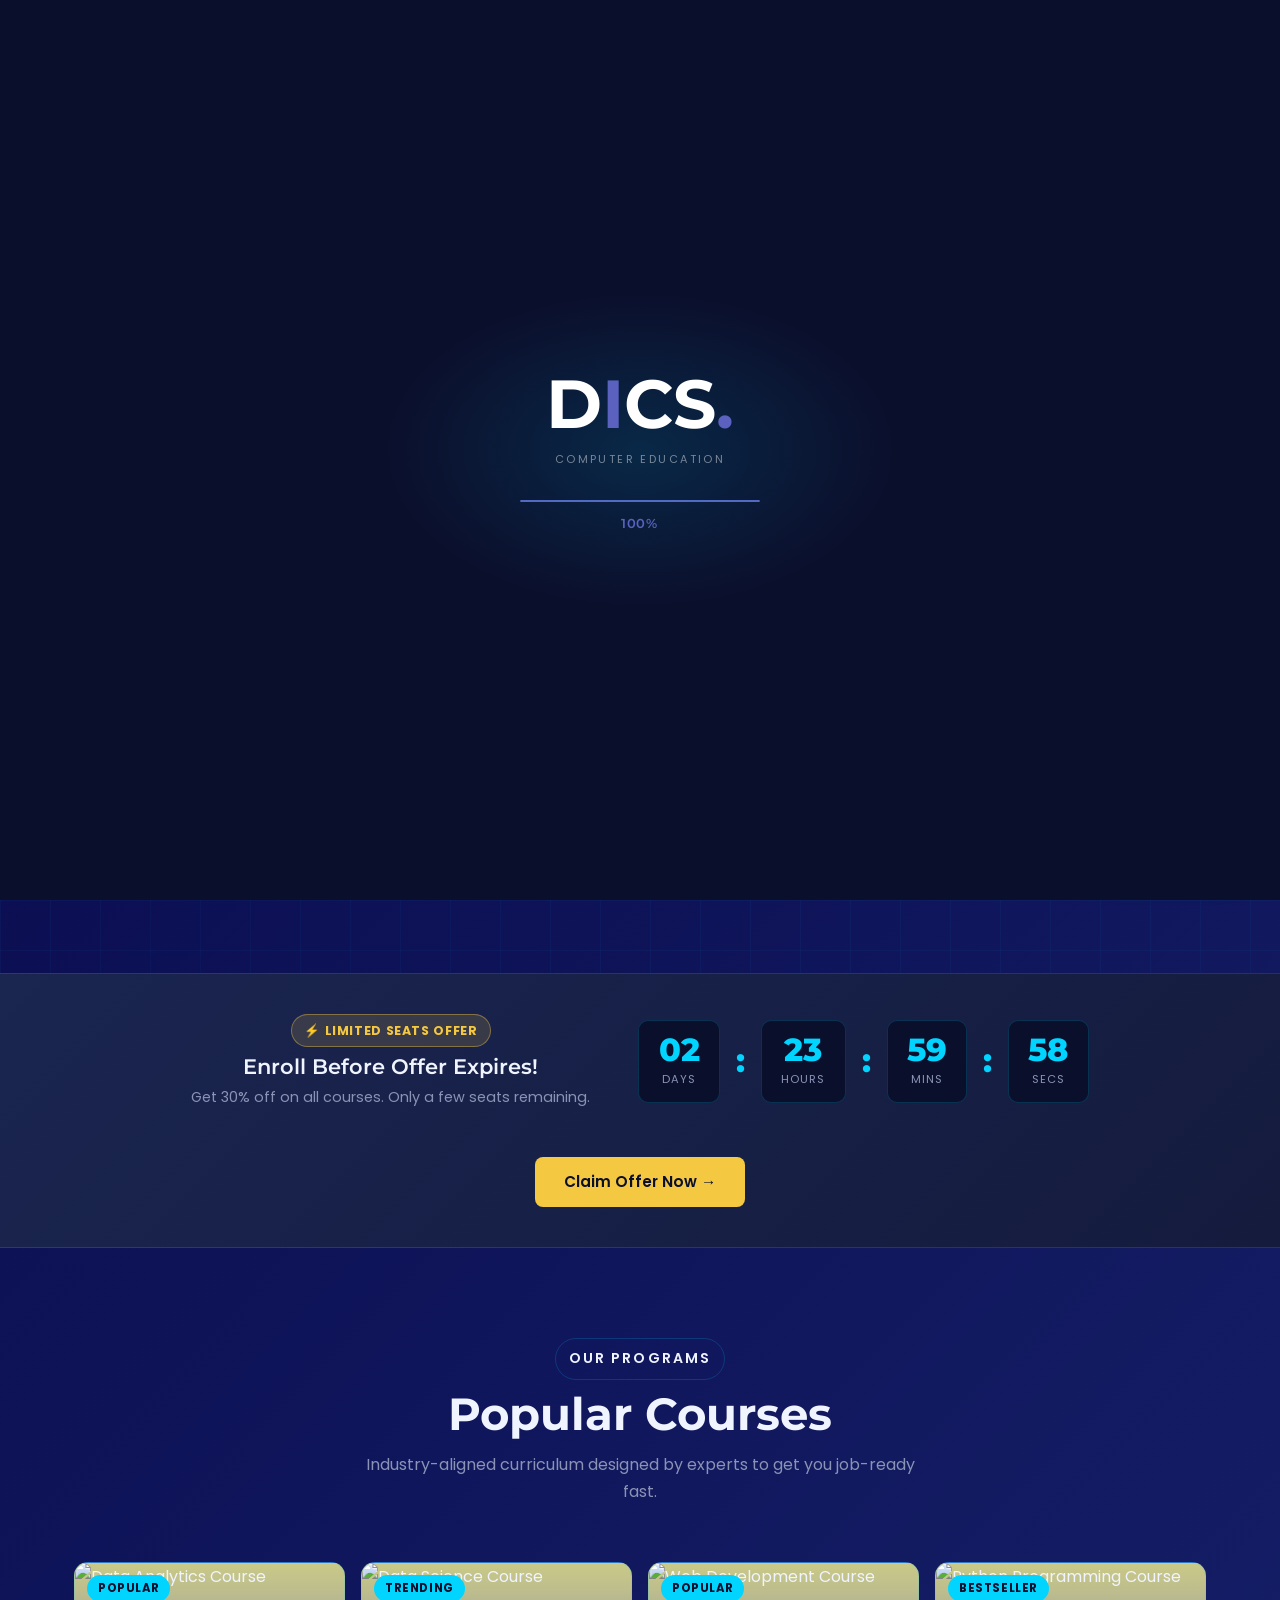
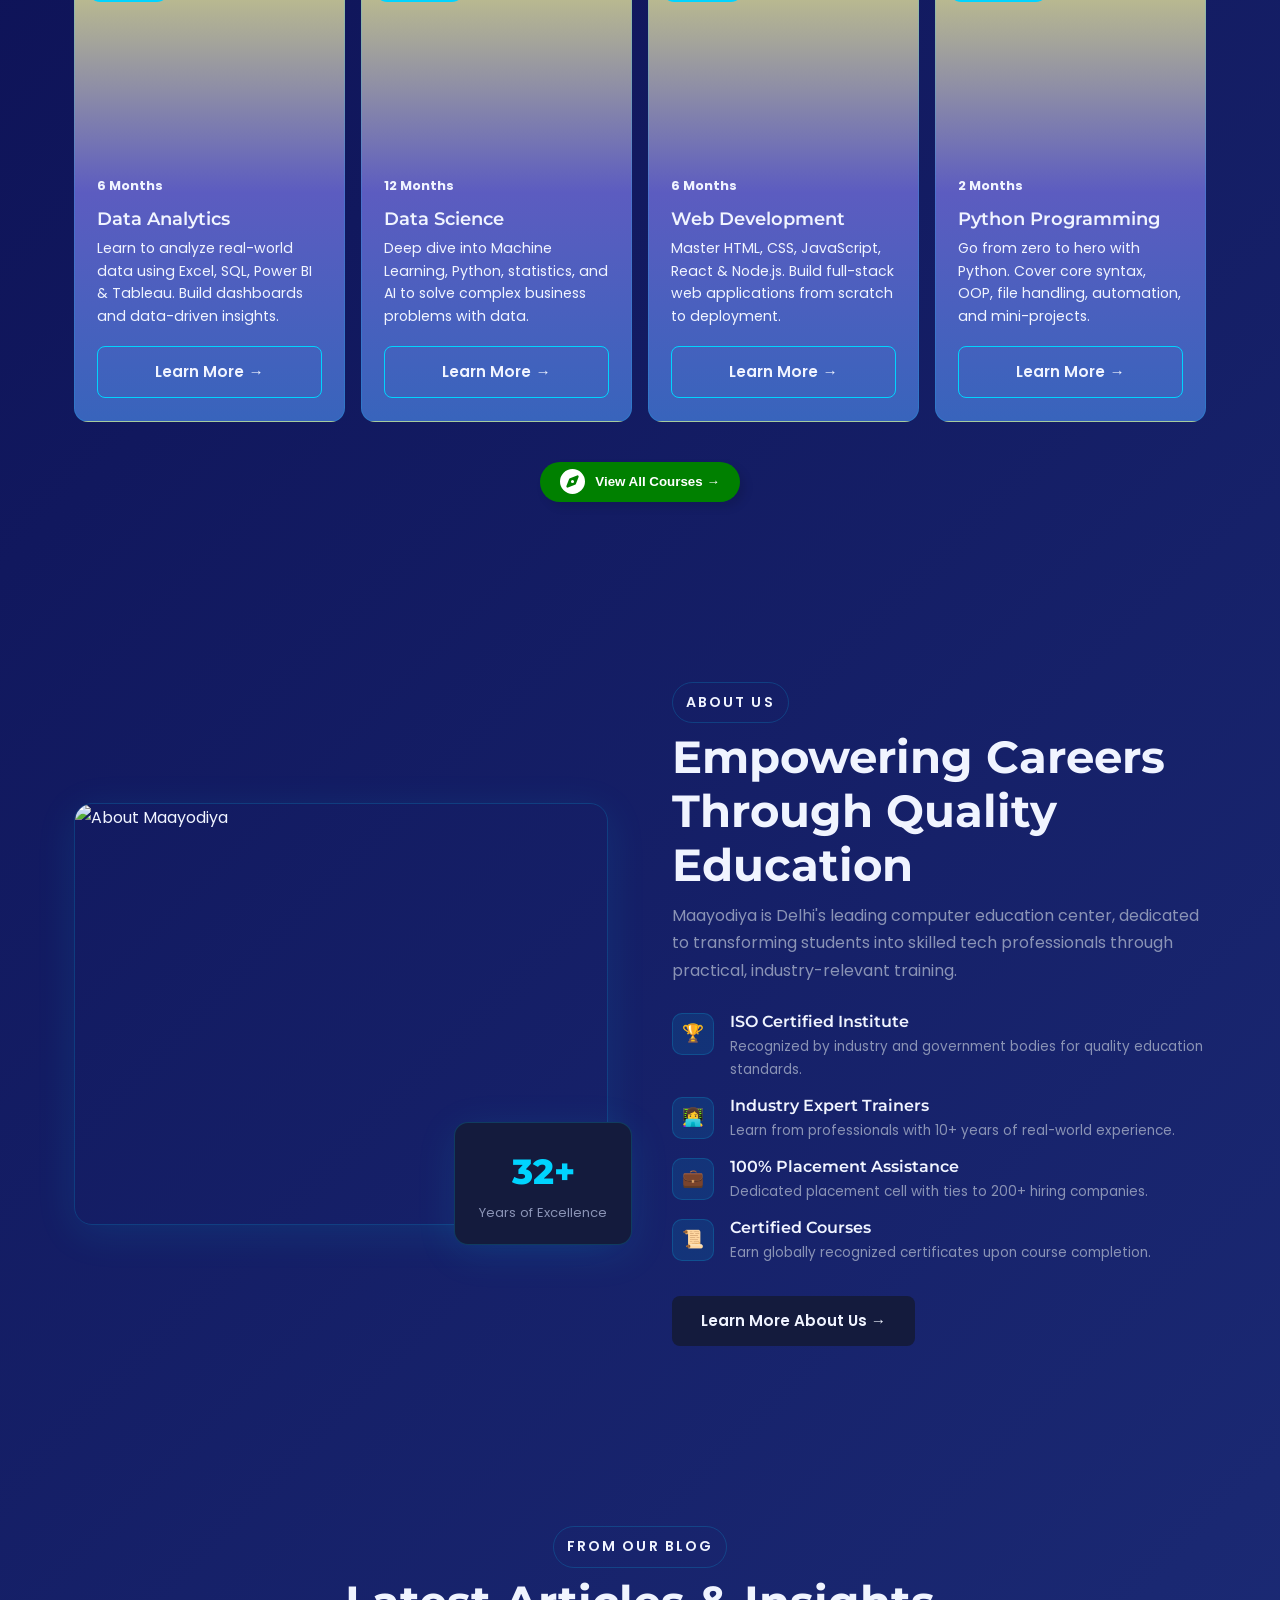
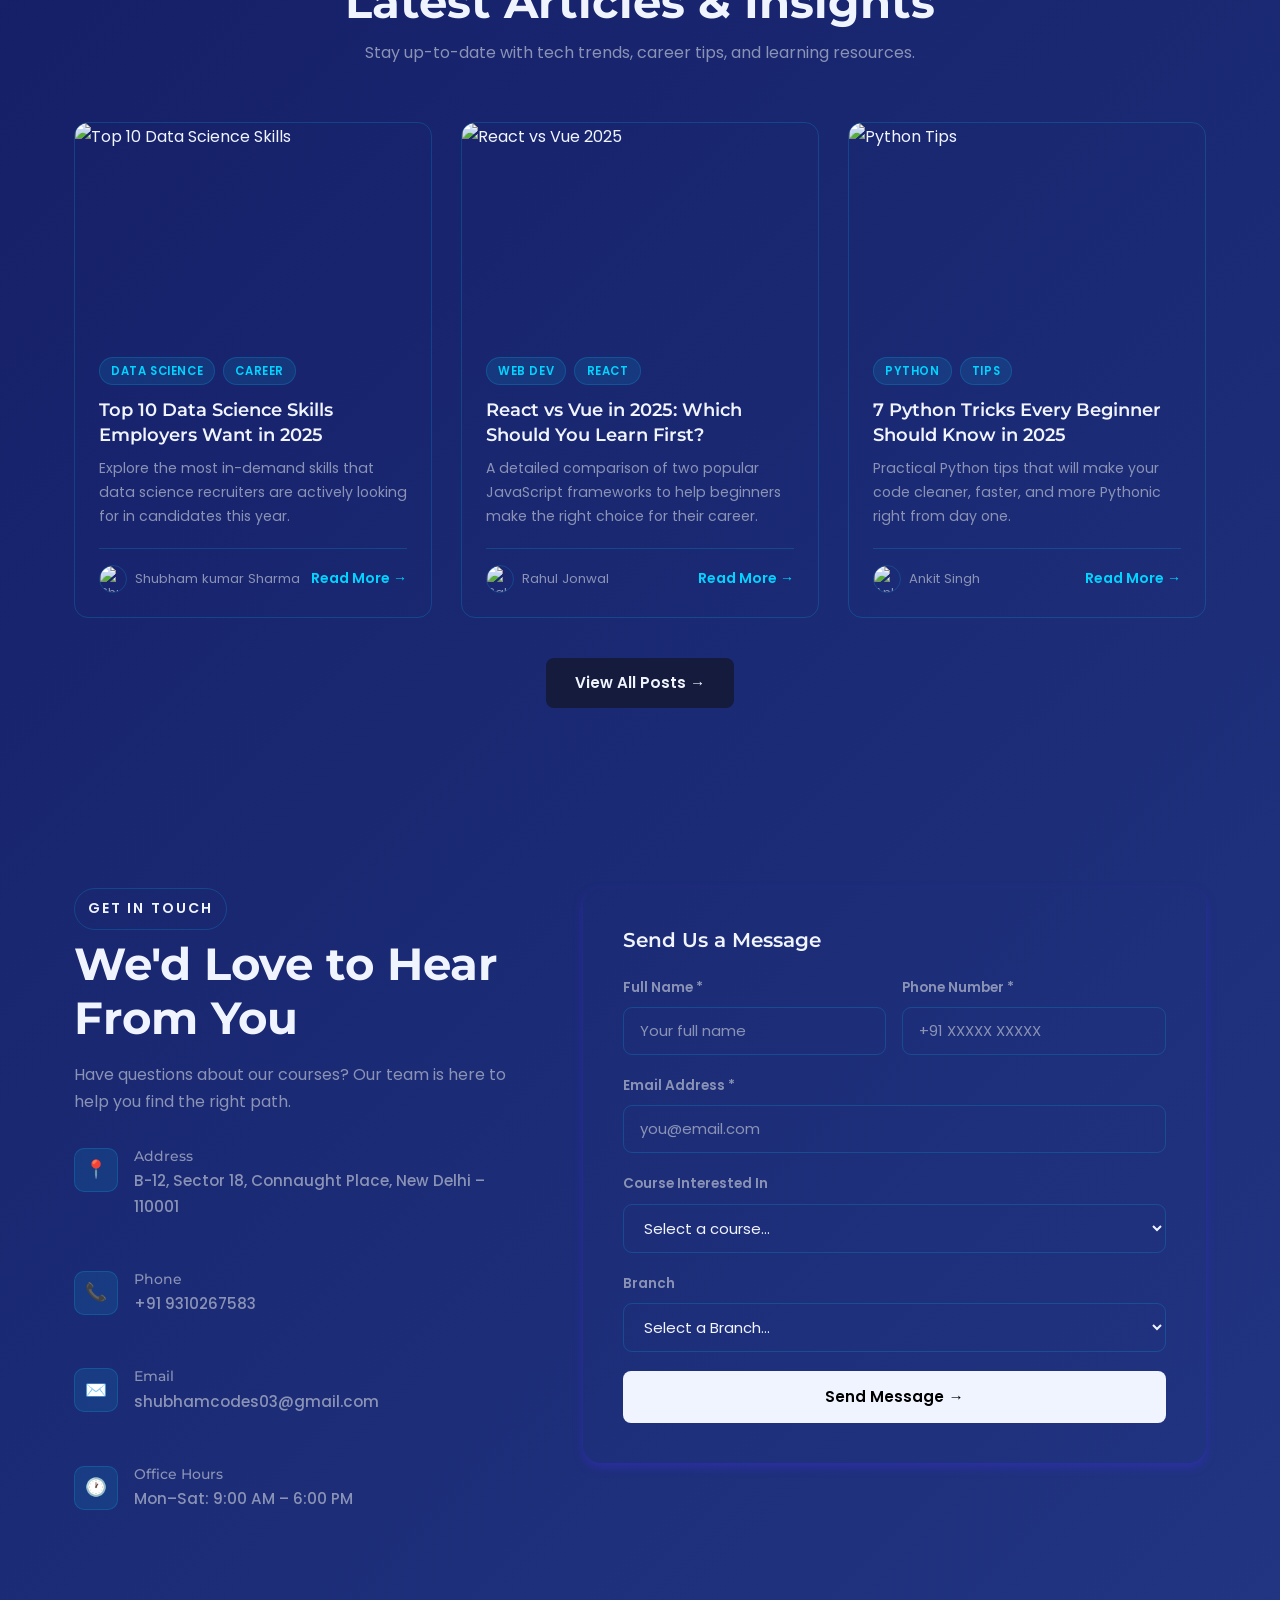
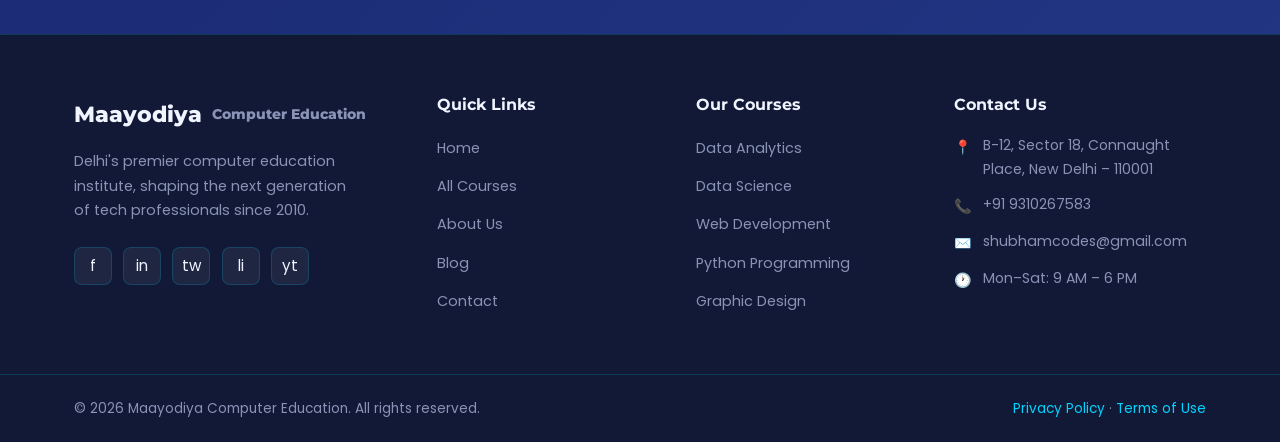
==== commit e9f1c2a4: "updates" ====
--- a/index.html
+++ b/index.html
@@ -1,692 +1,785 @@
 <!doctype html>
 <html lang="en">
-  <head>
-    <meta charset="UTF-8" />
-    <meta name="viewport" content="width=device-width, initial-scale=1.0" />
-    <title>DICS Computer Education</title>
-    <meta name="description" content="DICS offers professional computer courses in Data Science, Web Development, Python, and more. Enroll today!" />
-    <link rel="stylesheet" href="style.css" />
-    <link rel="icon" type="image/svg+xml" href="data:image/svg+xml,
+
+<head>
+  <meta charset="UTF-8" />
+  <meta name="viewport" content="width=device-width, initial-scale=1.0" />
+  <title>Maayodiya Academy Of AI</title>
+  <meta name="description"
+    content="Maayodiya offers professional computer courses in Data Science, Web Development, Python, and more. Enroll today!" />
+  <link rel="stylesheet" href="style.css" />
+  <link rel="icon" type="image/svg+xml" href="data:image/svg+xml,
 <svg xmlns='http://www.w3.org/2000/svg' viewBox='0 0 64 64'>
 <rect width='100' height='64' rx='12' fill='%2300d4ff'/>
-<text x='5' y='42' font-size='22' font-weight='bold' fill='%230a0f2c'>DICS</text>
+<text x='5' y='42' font-size='22' font-weight='bold' fill='%230a0f2c'>Maayodiya</text>
 </svg>" />
-    <link href="https://fonts.googleapis.com/css2?family=Montserrat:wght@500;600;700&family=Poppins:wght@300;400;500&display=swap" rel="stylesheet" />
-
-    <!-- ============================================================
+  <link
+    href="https://fonts.googleapis.com/css2?family=Montserrat:wght@500;600;700&family=Poppins:wght@300;400;500&display=swap"
+    rel="stylesheet" />
+
+  <!-- ============================================================
          LOADER STYLES
          ============================================================ -->
-    <style>
-      :root {
-        --loader-bg:     #0a0f2c;
-        --loader-accent: #5a61be;
-        --loader-text:   #ffffff;
-        --loader-sub:    rgba(255,255,255,0.45);
-        --loader-track:  rgba(255,255,255,0.10);
-        --ease-out-expo: cubic-bezier(0.16, 1, 0.3, 1);
-        --ease-in-expo:  cubic-bezier(0.4, 0, 1, 1);
+  <style>
+    :root {
+      --loader-bg: #0a0f2c;
+      --loader-accent: #5a61be;
+      --loader-text: #ffffff;
+      --loader-sub: rgba(255, 255, 255, 0.45);
+      --loader-track: rgba(255, 255, 255, 0.10);
+      --ease-out-expo: cubic-bezier(0.16, 1, 0.3, 1);
+      --ease-in-expo: cubic-bezier(0.4, 0, 1, 1);
+    }
+
+    /* lock scroll while loading */
+    body.loading {
+      overflow: hidden;
+    }
+
+    /* ---- backdrop ---- */
+    #Maayodiya-loader {
+      position: fixed;
+      inset: 0;
+      background: var(--loader-bg);
+      z-index: 99999;
+      display: flex;
+      align-items: center;
+      justify-content: center;
+      flex-direction: column;
+      gap: 32px;
+      transition: opacity .65s var(--ease-in-expo), visibility .65s;
+    }
+
+    #Maayodiya-loader.hidden {
+      opacity: 0;
+      visibility: hidden;
+      pointer-events: none;
+    }
+
+    /* radial glow */
+    #Maayodiya-loader::before {
+      content: '';
+      position: absolute;
+      top: 50%;
+      left: 50%;
+      transform: translate(-50%, -50%);
+      width: 520px;
+      height: 320px;
+      background: radial-gradient(ellipse at center,
+          rgba(0, 212, 255, .13) 0%, transparent 70%);
+      pointer-events: none;
+    }
+
+    /* ---- logo ---- */
+    .dl-logo {
+      display: flex;
+      align-items: baseline;
+      overflow: hidden;
+      padding: 4px 2px;
+    }
+
+    .dl-logo-word {
+      font-family: 'Montserrat', sans-serif;
+      font-weight: 700;
+      font-size: clamp(42px, 9vw, 68px);
+      line-height: 1;
+      color: var(--loader-text);
+      display: inline-block;
+      opacity: 0;
+      transform: translateY(72px);
+      animation: dlSlide .65s var(--ease-out-expo) forwards;
+    }
+
+    .dl-logo-word.accent {
+      color: var(--loader-accent);
+      animation-delay: .14s;
+    }
+
+    .dl-logo-word.dot {
+      color: var(--loader-accent);
+      animation-delay: .24s;
+    }
+
+    .dl-logo-word:nth-child(1) {
+      animation-delay: .04s;
+    }
+
+    .dl-logo-word:nth-child(3) {
+      animation-delay: .20s;
+    }
+
+    .dl-sub {
+      font-family: 'Poppins', sans-serif;
+      font-size: 11px;
+      letter-spacing: .22em;
+      text-transform: uppercase;
+      color: var(--loader-sub);
+      text-align: center;
+      opacity: 0;
+      animation: dlFade .5s var(--ease-out-expo) .38s forwards;
+    }
+
+    @keyframes dlSlide {
+      to {
+        opacity: 1;
+        transform: translateY(0);
       }
-
-      /* lock scroll while loading */
-      body.loading { overflow: hidden; }
-
-      /* ---- backdrop ---- */
-      #dics-loader {
-        position: fixed;
-        inset: 0;
-        background: var(--loader-bg);
-        z-index: 99999;
-        display: flex;
-        align-items: center;
-        justify-content: center;
-        flex-direction: column;
-        gap: 32px;
-        transition: opacity .65s var(--ease-in-expo), visibility .65s;
+    }
+
+    @keyframes dlFade {
+      from {
+        opacity: 0;
+        transform: translateY(6px);
       }
-      #dics-loader.hidden {
-        opacity: 0;
-        visibility: hidden;
-        pointer-events: none;
+
+      to {
+        opacity: 1;
+        transform: translateY(0);
       }
-
-      /* radial glow */
-      #dics-loader::before {
-        content: '';
-        position: absolute;
-        top: 50%; left: 50%;
-        transform: translate(-50%, -50%);
-        width: 520px; height: 320px;
-        background: radial-gradient(ellipse at center,
-          rgba(0,212,255,.13) 0%, transparent 70%);
-        pointer-events: none;
+    }
+
+    /* ---- bar ---- */
+    .dl-bar-wrap {
+      width: min(240px, 58vw);
+      height: 2px;
+      background: var(--loader-track);
+      border-radius: 99px;
+      overflow: hidden;
+    }
+
+    .dl-bar {
+      height: 100%;
+      width: 0;
+      background: var(--loader-accent);
+      border-radius: 99px;
+      box-shadow: 0 0 10px var(--loader-accent), 0 0 28px rgba(0, 212, 255, .35);
+      animation: dlBar 1.5s var(--ease-out-expo) .08s forwards;
+    }
+
+    @keyframes dlBar {
+      from {
+        width: 0;
       }
 
-      /* ---- logo ---- */
-      .dl-logo {
-        display: flex;
-        align-items: baseline;
-        overflow: hidden;
-        padding: 4px 2px;
+      to {
+        width: 100%;
       }
-      .dl-logo-word {
-        font-family: 'Montserrat', sans-serif;
-        font-weight: 700;
-        font-size: clamp(42px, 9vw, 68px);
-        line-height: 1;
-        color: var(--loader-text);
-        display: inline-block;
-        opacity: 0;
-        transform: translateY(72px);
-        animation: dlSlide .65s var(--ease-out-expo) forwards;
-      }
-      .dl-logo-word.accent    { color: var(--loader-accent); animation-delay: .14s; }
-      .dl-logo-word.dot       { color: var(--loader-accent); animation-delay: .24s; }
-      .dl-logo-word:nth-child(1) { animation-delay: .04s; }
-      .dl-logo-word:nth-child(3) { animation-delay: .20s; }
-
-      .dl-sub {
-        font-family: 'Poppins', sans-serif;
-        font-size: 11px;
-        letter-spacing: .22em;
-        text-transform: uppercase;
-        color: var(--loader-sub);
-        text-align: center;
-        opacity: 0;
-        animation: dlFade .5s var(--ease-out-expo) .38s forwards;
-      }
-
-      @keyframes dlSlide {
-        to { opacity: 1; transform: translateY(0); }
-      }
-      @keyframes dlFade {
-        from { opacity: 0; transform: translateY(6px); }
-        to   { opacity: 1; transform: translateY(0); }
-      }
-
-      /* ---- bar ---- */
-      .dl-bar-wrap {
-        width: min(240px, 58vw);
-        height: 2px;
-        background: var(--loader-track);
-        border-radius: 99px;
-        overflow: hidden;
-      }
-      .dl-bar {
-        height: 100%;
-        width: 0;
-        background: var(--loader-accent);
-        border-radius: 99px;
-        box-shadow: 0 0 10px var(--loader-accent), 0 0 28px rgba(0,212,255,.35);
-        animation: dlBar 1.5s var(--ease-out-expo) .08s forwards;
-      }
-      @keyframes dlBar {
-        from { width: 0; }
-        to   { width: 100%; }
-      }
-
-      /* ---- percent ---- */
-      .dl-percent {
-        font-family: 'Montserrat', sans-serif;
-        font-size: 13px;
-        font-weight: 600;
-        color: var(--loader-accent);
-        letter-spacing: .06em;
-        opacity: 0;
-        animation: dlFade .4s var(--ease-out-expo) .22s forwards;
-        min-width: 42px;
-        text-align: center;
-      }
-    </style>
-  </head>
-  <body class="loading">
-
-    <!-- ===================== LOADER ===================== -->
-    <div id="dics-loader" role="status" aria-label="Loading DICS Computer Education">
-      <div style="display:flex;flex-direction:column;align-items:center;gap:8px;">
-        <div class="dl-logo">
-          <span class="dl-logo-word">D</span><span class="dl-logo-word accent">I</span><span class="dl-logo-word">CS</span><span class="dl-logo-word dot">.</span>
-        </div>
-        <div class="dl-sub">Computer Education</div>
-      </div>
-      <div style="display:flex;flex-direction:column;align-items:center;gap:10px;">
-        <div class="dl-bar-wrap">
-          <div class="dl-bar"></div>
-        </div>
-        <div class="dl-percent" id="dlPercent">0%</div>
-      </div>
-    </div>
-
-    <!-- ===================== NAVBAR ===================== -->
-    <nav class="navbar" aria-label="Main navigation">
-      <div class="container nav-inner">
-        <a href="index.html" class="nav-logo">DICS</a>
-        <ul class="nav-links" id="navLinks" role="list">
-          <li><a href="index.html" class="active">Home</a></li>
-          <li><a href="courses.html">Courses</a></li>
-          <li><a href="about.html">About Us</a></li>
-          <li><a href="blog.html">Blog</a></li>
-          <li><a href="contact.html">Contact Us</a></li>
-          <li><a href="contact.html" class="btn-enroll">Enroll Now</a></li>
-        </ul>
-        <button class="hamburger" id="hamburger" aria-label="Toggle menu" aria-expanded="false">
-          <span></span><span></span><span></span>
-        </button>
-      </div>
-    </nav>
-
-    <!-- ===================== HERO SECTION ===================== -->
-    <section class="hero" id="home">
-      <div class="hero-bg"></div>
-      <div class="container hero-inner">
-        <div class="hero-content">
-          <div class="hero-badge">
-            <span class="dot"></span>
-            #Best Computer Institute in Delhi Janakpuri
-          </div>
-          <h1 class="hero-title">
-            Upgrade Your Skills with<br />
-            <span class="highlight">Professional Computer</span> Courses
-          </h1>
-          <p class="hero-sub">
-            Master in-demand tech skills with industry-led training programs.
-            Join 10,000+ students who launched their careers with DICS Computer Education.
-          </p>
-          <div class="hero-btns">
-            <a href="courses.html" class="btn btn-primary">Explore Courses →</a>
-            <a href="contact.html" class="btn btn-outline">Free Demo Class</a>
-          </div>
-          <div class="hero-stats">
-            <div class="stat-item">
-              <div class="stat-num">10K+</div>
-              <div class="stat-label">Students Trained</div>
-            </div>
-            <div class="stat-item">
-              <div class="stat-num">32+</div>
-              <div class="stat-label">Experience</div>
-            </div>
-            <div class="stat-item">
-              <div class="stat-num">95%</div>
-              <div class="stat-label">Placement Rate</div>
-            </div>
-            <div class="stat-item">
-              <div class="stat-num">15+</div>
-              <div class="stat-label">Courses Available</div>
-            </div>
-          </div>
-        </div>
-        <div class="hero-image" aria-hidden="true">
-          <div class="hero-img-wrap">
-            <img src="https://images.unsplash.com/photo-1516321318423-f06f85e504b3?w=800&q=80" alt="Students learning at DICS Computer Education" loading="eager" />
-          </div>
-          <div class="hero-float f1">
-            <span class="fi">🎓</span>
-            <div>
-              <div style="font-size:0.78rem;color:var(--grey)">New Batch Starts</div>
-              <div>Soon</div>
-            </div>
-          </div>
-          <div class="hero-float f2">
-            <span class="fi">⭐</span>
-            <div>
-              <div style="font-size:0.78rem;color:var(--grey)">Rating</div>
-              <div>4.5 / 5.0</div>
-            </div>
-          </div>
-        </div>
-      </div>
-    </section>
-
-    <!-- ===================== COUNTDOWN TIMER ===================== -->
-    <div class="countdown-section" id="countdown">
-      <div class="container countdown-inner">
-        <div class="countdown-text">
-          <div class="seats-badge">⚡ Limited Seats Offer</div>
-          <h3>Enroll Before Offer Expires!</h3>
-          <p>Get 30% off on all courses. Only a few seats remaining.</p>
-        </div>
-        <div class="timer-boxes">
-          <div class="timer-box"><div class="timer-num" id="t-days">00</div><div class="timer-label">Days</div></div>
-          <span class="timer-sep">:</span>
-          <div class="timer-box"><div class="timer-num" id="t-hours">00</div><div class="timer-label">Hours</div></div>
-          <span class="timer-sep">:</span>
-          <div class="timer-box"><div class="timer-num" id="t-mins">00</div><div class="timer-label">Mins</div></div>
-          <span class="timer-sep">:</span>
-          <div class="timer-box"><div class="timer-num" id="t-secs">00</div><div class="timer-label">Secs</div></div>
-        </div>
-        <a href="contact.html" class="btn btn-gold">Claim Offer Now →</a>
-      </div>
-    </div>
-
-    <!-- ===================== COURSES SECTION ===================== -->
-    <section class="courses-section" id="courses">
-      <div class="container">
-        <div class="section-header">
-          <span class="section-tag">Our Programs</span>
-          <h2 class="section-title">Popular Courses</h2>
-          <p class="section-sub">Industry-aligned curriculum designed by experts to get you job-ready fast.</p>
-        </div>
-        <div class="courses-grid">
-          <article class="course-card">
-            <div class="course-img">
-              <img src="https://static.vecteezy.com/system/resources/previews/021/666/136/original/3d-data-analytics-dashboard-and-business-finance-report-online-marketing-financial-report-chart-data-analysis-and-web-development-concept-3d-illustration-png.png" alt="Data Analytics Course" loading="lazy" />
-              <span class="course-badge">Popular</span>
-            </div>
-            <div class="course-body">
-              <div class="course-meta"><span><b>6 Months</b></span></div>
-              <h3>Data Analytics</h3>
-              <p>Learn to analyze real-world data using Excel, SQL, Power BI & Tableau. Build dashboards and data-driven insights.</p>
-              <a href="courses.html" class="btn btn-outline" style="width:100%;justify-content:center">Learn More →</a>
-            </div>
-          </article>
-          <article class="course-card">
-            <div class="course-img">
-              <img src="https://chools.in/wp-content/uploads/ML.gif" alt="Data Science Course" loading="lazy" />
-              <span class="course-badge">Trending</span>
-            </div>
-            <div class="course-body">
-              <div class="course-meta"><span><b>12 Months</b></span></div>
-              <h3>Data Science</h3>
-              <p>Deep dive into Machine Learning, Python, statistics, and AI to solve complex business problems with data.</p>
-              <a href="courses.html" class="btn btn-outline" style="width:100%;justify-content:center">Learn More →</a>
-            </div>
-          </article>
-          <article class="course-card">
-            <div class="course-img">
-              <img src="https://static.vecteezy.com/system/resources/previews/011/153/369/original/3d-web-developer-working-on-project-illustration-png.png" alt="Web Development Course" loading="lazy" />
-              <span class="course-badge">Popular</span>
-            </div>
-            <div class="course-body">
-              <div class="course-meta"><span><b>6 Months</b></span></div>
-              <h3>Web Development</h3>
-              <p>Master HTML, CSS, JavaScript, React & Node.js. Build full-stack web applications from scratch to deployment.</p>
-              <a href="courses.html" class="btn btn-outline" style="width:100%;justify-content:center">Learn More →</a>
-            </div>
-          </article>
-          <article class="course-card">
-            <div class="course-img">
-              <img src="https://www.pngall.com/wp-content/uploads/5/Python-PNG-Pic.png" alt="Python Programming Course" loading="lazy" />
-              <span class="course-badge">Bestseller</span>
-            </div>
-            <div class="course-body">
-              <div class="course-meta"><span><b>2 Months</b></span></div>
-              <h3>Python Programming</h3>
-              <p>Go from zero to hero with Python. Cover core syntax, OOP, file handling, automation, and mini-projects.</p>
-              <a href="courses.html" class="btn btn-outline" style="width:100%;justify-content:center">Learn More →</a>
-            </div>
-          </article>
-        </div>
-        <div style="text-align:center;margin-top:2.5rem">
-          <div class="btn-center">
-            <button class="button">
-              <svg class="svgIcon" viewBox="0 0 512 512" height="1em">
-                <path d="M256 512A256 256 0 1 0 256 0a256 256 0 1 0 0 512zm50.7-186.9L162.4 380.6c-19.4 7.5-38.5-11.6-31-31l55.5-144.3c3.3-8.5 9.9-15.1 18.4-18.4l144.3-55.5c19.4-7.5 38.5 11.6 31 31L325.1 306.7c-3.2 8.5-9.9 15.1-18.4 18.4zM288 256a32 32 0 1 0 -64 0 32 32 0 1 0 64 0z"></path>
-              </svg>
-              <a href="courses.html">View All Courses →</a>
-            </button>
-          </div>
-        </div>
-      </div>
-    </section>
-
-    <!-- ===================== ABOUT SECTION ===================== -->
-    <section class="about-section" id="about">
-      <div class="container about-inner">
-        <div class="about-image">
-          <div class="about-img-main">
-            <img src="https://images.unsplash.com/photo-1522202176988-66273c2fd55f?w=700&q=80" alt="About DICS" loading="lazy" />
-          </div>
-          <div class="about-badge-card">
-            <div class="num">32+</div>
-            <div class="label">Years of Excellence</div>
-          </div>
-        </div>
-        <div class="about-content">
-          <span class="section-tag">About Us</span>
-          <h2 class="section-title">Empowering Careers Through Quality Education</h2>
-          <p class="section-sub">DICS is Delhi's leading computer education center, dedicated to transforming students into skilled tech professionals through practical, industry-relevant training.</p>
-          <div class="about-features">
-            <div class="feature-item">
-              <div class="feature-icon">🏆</div>
-              <div class="feature-text">
-                <h4>ISO Certified Institute</h4>
-                <p>Recognized by industry and government bodies for quality education standards.</p>
+    }
+
+    /* ---- percent ---- */
+    .dl-percent {
+      font-family: 'Montserrat', sans-serif;
+      font-size: 13px;
+      font-weight: 600;
+      color: var(--loader-accent);
+      letter-spacing: .06em;
+      opacity: 0;
+      animation: dlFade .4s var(--ease-out-expo) .22s forwards;
+      min-width: 42px;
+      text-align: center;
+    }
+  </style>
+</head>
+
+<body class="loading">
+
+  <!-- ===================== LOADER ===================== -->
+  <div id="Maayodiya-loader" role="status" aria-label="Loading Maayodiya Computer Education">
+    <div style="display:flex;flex-direction:column;align-items:center;gap:8px;">
+      <div class="dl-logo">
+        <span class="dl-logo-word">D</span><span class="dl-logo-word accent">I</span><span
+          class="dl-logo-word">CS</span><span class="dl-logo-word dot">.</span>
+      </div>
+      <div class="dl-sub">Computer Education</div>
+    </div>
+    <div style="display:flex;flex-direction:column;align-items:center;gap:10px;">
+      <div class="dl-bar-wrap">
+        <div class="dl-bar"></div>
+      </div>
+      <div class="dl-percent" id="dlPercent">0%</div>
+    </div>
+  </div>
+
+  <!-- ===================== NAVBAR ===================== -->
+  <nav class="navbar" aria-label="Main navigation">
+    <div class="container nav-inner">
+      <a href="index.html" class="nav-logo">Maayodiya</a>
+      <ul class="nav-links" id="navLinks" role="list">
+        <li><a href="index.html" class="active">Home</a></li>
+        <li><a href="courses.html">Courses</a></li>
+        <li><a href="about.html">About Us</a></li>
+        <li><a href="blog.html">Blog</a></li>
+        <li><a href="contact.html">Contact Us</a></li>
+        <li><a href="contact.html" class="btn-enroll">Enroll Now</a></li>
+      </ul>
+      <button class="hamburger" id="hamburger" aria-label="Toggle menu" aria-expanded="false">
+        <span></span><span></span><span></span>
+      </button>
+    </div>
+  </nav>
+
+  <!-- ===================== HERO SECTION ===================== -->
+  <section class="hero" id="home">
+    <div class="hero-bg"></div>
+    <div class="container hero-inner">
+      <div class="hero-content">
+        <div class="hero-badge">
+          <span class="dot"></span>
+          #Best Computer Institute in Delhi Janakpuri
+        </div>
+        <h1 class="hero-title">
+          Upgrade Your Skills with<br />
+          <span class="highlight">Professional Computer</span> Courses
+        </h1>
+        <p class="hero-sub">
+          Master in-demand tech skills with industry-led training programs.
+          Join 10,000+ students who launched their careers with Maayodiya Computer Education.
+        </p>
+        <div class="hero-btns">
+          <a href="courses.html" class="btn btn-primary">Explore Courses →</a>
+          <a href="contact.html" class="btn btn-outline">Free Demo Class</a>
+        </div>
+        <div class="hero-stats">
+          <div class="stat-item">
+            <div class="stat-num">50K+</div>
+            <div class="stat-label">Students Trained</div>
+          </div>
+          <div class="stat-item">
+            <div class="stat-num">10+</div>
+            <div class="stat-label">Experience</div>
+          </div>
+          <div class="stat-item">
+            <div class="stat-num">95%</div>
+            <div class="stat-label">Placement Rate</div>
+          </div>
+          <div class="stat-item">
+            <div class="stat-num">15+</div>
+            <div class="stat-label">Courses Available</div>
+          </div>
+        </div>
+      </div>
+      <div class="hero-image" aria-hidden="true">
+        <div class="hero-img-wrap">
+          <img src="https://images.unsplash.com/photo-1516321318423-f06f85e504b3?w=800&q=80"
+            alt="Students learning at Maayodiya Computer Education" loading="eager" />
+        </div>
+        <div class="hero-float f1">
+          <span class="fi">🎓</span>
+          <div>
+            <div style="font-size:0.78rem;color:var(--grey)">New Batch Starts</div>
+            <div>Soon</div>
+          </div>
+        </div>
+        <div class="hero-float f2">
+          <span class="fi">⭐</span>
+          <div>
+            <div style="font-size:0.78rem;color:var(--grey)">Rating</div>
+            <div>4.5 / 5.0</div>
+          </div>
+        </div>
+      </div>
+    </div>
+  </section>
+
+  <!-- ===================== COUNTDOWN TIMER ===================== -->
+  <div class="countdown-section" id="countdown">
+    <div class="container countdown-inner">
+      <div class="countdown-text">
+        <div class="seats-badge">⚡ Limited Seats Offer</div>
+        <h3>Enroll Before Offer Expires!</h3>
+        <p>Get 30% off on all courses. Only a few seats remaining.</p>
+      </div>
+      <div class="timer-boxes">
+        <div class="timer-box">
+          <div class="timer-num" id="t-days">00</div>
+          <div class="timer-label">Days</div>
+        </div>
+        <span class="timer-sep">:</span>
+        <div class="timer-box">
+          <div class="timer-num" id="t-hours">00</div>
+          <div class="timer-label">Hours</div>
+        </div>
+        <span class="timer-sep">:</span>
+        <div class="timer-box">
+          <div class="timer-num" id="t-mins">00</div>
+          <div class="timer-label">Mins</div>
+        </div>
+        <span class="timer-sep">:</span>
+        <div class="timer-box">
+          <div class="timer-num" id="t-secs">00</div>
+          <div class="timer-label">Secs</div>
+        </div>
+      </div>
+      <a href="contact.html" class="btn btn-gold">Claim Offer Now →</a>
+    </div>
+  </div>
+
+  <!-- ===================== COURSES SECTION ===================== -->
+  <section class="courses-section" id="courses">
+    <div class="container">
+      <div class="section-header">
+        <span class="section-tag">Our Programs</span>
+        <h2 class="section-title">Popular Courses</h2>
+        <p class="section-sub">Industry-aligned curriculum designed by experts to get you job-ready fast.</p>
+      </div>
+      <div class="courses-grid">
+        <article class="course-card">
+          <div class="course-img">
+            <img
+              src="https://static.vecteezy.com/system/resources/previews/021/666/136/original/3d-data-analytics-dashboard-and-business-finance-report-online-marketing-financial-report-chart-data-analysis-and-web-development-concept-3d-illustration-png.png"
+              alt="Data Analytics Course" loading="lazy" />
+            <span class="course-badge">Popular</span>
+          </div>
+          <div class="course-body">
+            <div class="course-meta"><span><b>6 Months</b></span></div>
+            <h3>Data Analytics</h3>
+            <p>Learn to analyze real-world data using Excel, SQL, Power BI & Tableau. Build dashboards and data-driven
+              insights.</p>
+            <a href="courses.html" class="btn btn-outline" style="width:100%;justify-content:center">Learn More →</a>
+          </div>
+        </article>
+        <article class="course-card">
+          <div class="course-img">
+            <img src="https://chools.in/wp-content/uploads/ML.gif" alt="Data Science Course" loading="lazy" />
+            <span class="course-badge">Trending</span>
+          </div>
+          <div class="course-body">
+            <div class="course-meta"><span><b>12 Months</b></span></div>
+            <h3>Data Science</h3>
+            <p>Deep dive into Machine Learning, Python, statistics, and AI to solve complex business problems with data.
+            </p>
+            <a href="courses.html" class="btn btn-outline" style="width:100%;justify-content:center">Learn More →</a>
+          </div>
+        </article>
+        <article class="course-card">
+          <div class="course-img">
+            <img
+              src="https://static.vecteezy.com/system/resources/previews/011/153/369/original/3d-web-developer-working-on-project-illustration-png.png"
+              alt="Web Development Course" loading="lazy" />
+            <span class="course-badge">Popular</span>
+          </div>
+          <div class="course-body">
+            <div class="course-meta"><span><b>6 Months</b></span></div>
+            <h3>Web Development</h3>
+            <p>Master HTML, CSS, JavaScript, React & Node.js. Build full-stack web applications from scratch to
+              deployment.</p>
+            <a href="courses.html" class="btn btn-outline" style="width:100%;justify-content:center">Learn More →</a>
+          </div>
+        </article>
+        <article class="course-card">
+          <div class="course-img">
+            <img src="https://www.pngall.com/wp-content/uploads/5/Python-PNG-Pic.png" alt="Python Programming Course"
+              loading="lazy" />
+            <span class="course-badge">Bestseller</span>
+          </div>
+          <div class="course-body">
+            <div class="course-meta"><span><b>2 Months</b></span></div>
+            <h3>Python Programming</h3>
+            <p>Go from zero to hero with Python. Cover core syntax, OOP, file handling, automation, and mini-projects.
+            </p>
+            <a href="courses.html" class="btn btn-outline" style="width:100%;justify-content:center">Learn More →</a>
+          </div>
+        </article>
+      </div>
+      <div style="text-align:center;margin-top:2.5rem">
+        <div class="btn-center">
+          <button class="button">
+            <svg class="svgIcon" viewBox="0 0 512 512" height="1em">
+              <path
+                d="M256 512A256 256 0 1 0 256 0a256 256 0 1 0 0 512zm50.7-186.9L162.4 380.6c-19.4 7.5-38.5-11.6-31-31l55.5-144.3c3.3-8.5 9.9-15.1 18.4-18.4l144.3-55.5c19.4-7.5 38.5 11.6 31 31L325.1 306.7c-3.2 8.5-9.9 15.1-18.4 18.4zM288 256a32 32 0 1 0 -64 0 32 32 0 1 0 64 0z">
+              </path>
+            </svg>
+            <a href="courses.html">View All Courses →</a>
+          </button>
+        </div>
+      </div>
+    </div>
+  </section>
+
+  <!-- ===================== ABOUT SECTION ===================== -->
+  <section class="about-section" id="about">
+    <div class="container about-inner">
+      <div class="about-image">
+        <div class="about-img-main">
+          <img src="https://images.unsplash.com/photo-1522202176988-66273c2fd55f?w=700&q=80" alt="About Maayodiya"
+            loading="lazy" />
+        </div>
+        <div class="about-badge-card">
+          <div class="num">32+</div>
+          <div class="label">Years of Excellence</div>
+        </div>
+      </div>
+      <div class="about-content">
+        <span class="section-tag">About Us</span>
+        <h2 class="section-title">Empowering Careers Through Quality Education</h2>
+        <p class="section-sub">Maayodiya is Delhi's leading computer education center, dedicated to transforming
+          students into skilled tech professionals through practical, industry-relevant training.</p>
+        <div class="about-features">
+          <div class="feature-item">
+            <div class="feature-icon">🏆</div>
+            <div class="feature-text">
+              <h4>ISO Certified Institute</h4>
+              <p>Recognized by industry and government bodies for quality education standards.</p>
+            </div>
+          </div>
+          <div class="feature-item">
+            <div class="feature-icon">👩‍💻</div>
+            <div class="feature-text">
+              <h4>Industry Expert Trainers</h4>
+              <p>Learn from professionals with 10+ years of real-world experience.</p>
+            </div>
+          </div>
+          <div class="feature-item">
+            <div class="feature-icon">💼</div>
+            <div class="feature-text">
+              <h4>100% Placement Assistance</h4>
+              <p>Dedicated placement cell with ties to 200+ hiring companies.</p>
+            </div>
+          </div>
+          <div class="feature-item">
+            <div class="feature-icon">📜</div>
+            <div class="feature-text">
+              <h4>Certified Courses</h4>
+              <p>Earn globally recognized certificates upon course completion.</p>
+            </div>
+          </div>
+        </div>
+        <a href="about.html" class="btn btn-primary">Learn More About Us →</a>
+      </div>
+    </div>
+  </section>
+
+  <!-- ===================== BLOG SECTION ===================== -->
+  <section class="blog-section" id="blog">
+    <div class="container">
+      <div class="section-header">
+        <span class="section-tag">From Our Blog</span>
+        <h2 class="section-title">Latest Articles & Insights</h2>
+        <p class="section-sub">Stay up-to-date with tech trends, career tips, and learning resources.</p>
+      </div>
+      <div class="blog-grid">
+        <article class="blog-card">
+          <div class="blog-img">
+            <img src="https://www.pngall.com/wp-content/uploads/13/Tech-PNG-Picture.png"
+              alt="Top 10 Data Science Skills" loading="lazy" />
+          </div>
+          <div class="blog-body">
+            <div class="blog-tags">
+              <span class="blog-tag">Data Science</span>
+              <span class="blog-tag">Career</span>
+            </div>
+            <h3>Top 10 Data Science Skills Employers Want in 2025</h3>
+            <p>Explore the most in-demand skills that data science recruiters are actively looking for in candidates
+              this year.</p>
+            <div class="blog-meta">
+              <div class="blog-author">
+                <img src="https://picsum.photos/seed/author1/60/60" alt="Shubham kumar Sharma" />
+                <span>Shubham kumar Sharma</span>
               </div>
-            </div>
-            <div class="feature-item">
-              <div class="feature-icon">👩‍💻</div>
-              <div class="feature-text">
-                <h4>Industry Expert Trainers</h4>
-                <p>Learn from professionals with 10+ years of real-world experience.</p>
+              <a href="blog.html" class="read-more">Read More →</a>
+            </div>
+          </div>
+        </article>
+        <article class="blog-card">
+          <div class="blog-img">
+            <img
+              src="https://media2.dev.to/dynamic/image/width=1000,height=420,fit=cover,gravity=auto,format=auto/https%3A%2F%2Fdev-to-uploads.s3.amazonaws.com%2Fuploads%2Farticles%2Fpq4y7rwc3duav3uctoad.jpg"
+              alt="React vs Vue 2025" loading="lazy" />
+          </div>
+          <div class="blog-body">
+            <div class="blog-tags">
+              <span class="blog-tag">Web Dev</span>
+              <span class="blog-tag">React</span>
+            </div>
+            <h3>React vs Vue in 2025: Which Should You Learn First?</h3>
+            <p>A detailed comparison of two popular JavaScript frameworks to help beginners make the right choice for
+              their career.</p>
+            <div class="blog-meta">
+              <div class="blog-author">
+                <img src="https://picsum.photos/seed/author2/60/60" alt="Rahul Jonwal" />
+                <span>Rahul Jonwal</span>
               </div>
-            </div>
-            <div class="feature-item">
-              <div class="feature-icon">💼</div>
-              <div class="feature-text">
-                <h4>100% Placement Assistance</h4>
-                <p>Dedicated placement cell with ties to 200+ hiring companies.</p>
+              <a href="blog.html" class="read-more">Read More →</a>
+            </div>
+          </div>
+        </article>
+        <article class="blog-card">
+          <div class="blog-img">
+            <img src="https://tse3.mm.bing.net/th/id/OIP.nTMBzY2kHKX9V3xMCuqT2QHaDt?pid=Api&P=0&h=180" alt="Python Tips"
+              loading="lazy" />
+          </div>
+          <div class="blog-body">
+            <div class="blog-tags">
+              <span class="blog-tag">Python</span>
+              <span class="blog-tag">Tips</span>
+            </div>
+            <h3>7 Python Tricks Every Beginner Should Know in 2025</h3>
+            <p>Practical Python tips that will make your code cleaner, faster, and more Pythonic right from day one.</p>
+            <div class="blog-meta">
+              <div class="blog-author">
+                <img src="https://picsum.photos/seed/author3/60/60" alt="Ankit Singh" />
+                <span>Ankit Singh</span>
               </div>
-            </div>
-            <div class="feature-item">
-              <div class="feature-icon">📜</div>
-              <div class="feature-text">
-                <h4>Certified Courses</h4>
-                <p>Earn globally recognized certificates upon course completion.</p>
-              </div>
-            </div>
-          </div>
-          <a href="about.html" class="btn btn-primary">Learn More About Us →</a>
-        </div>
-      </div>
-    </section>
-
-    <!-- ===================== BLOG SECTION ===================== -->
-    <section class="blog-section" id="blog">
-      <div class="container">
-        <div class="section-header">
-          <span class="section-tag">From Our Blog</span>
-          <h2 class="section-title">Latest Articles & Insights</h2>
-          <p class="section-sub">Stay up-to-date with tech trends, career tips, and learning resources.</p>
-        </div>
-        <div class="blog-grid">
-          <article class="blog-card">
-            <div class="blog-img">
-              <img src="https://www.pngall.com/wp-content/uploads/13/Tech-PNG-Picture.png" alt="Top 10 Data Science Skills" loading="lazy" />
-            </div>
-            <div class="blog-body">
-              <div class="blog-tags">
-                <span class="blog-tag">Data Science</span>
-                <span class="blog-tag">Career</span>
-              </div>
-              <h3>Top 10 Data Science Skills Employers Want in 2025</h3>
-              <p>Explore the most in-demand skills that data science recruiters are actively looking for in candidates this year.</p>
-              <div class="blog-meta">
-                <div class="blog-author">
-                  <img src="https://picsum.photos/seed/author1/60/60" alt="Shubham kumar Sharma" />
-                  <span>Shubham kumar Sharma</span>
-                </div>
-                <a href="blog.html" class="read-more">Read More →</a>
-              </div>
-            </div>
-          </article>
-          <article class="blog-card">
-            <div class="blog-img">
-              <img src="https://media2.dev.to/dynamic/image/width=1000,height=420,fit=cover,gravity=auto,format=auto/https%3A%2F%2Fdev-to-uploads.s3.amazonaws.com%2Fuploads%2Farticles%2Fpq4y7rwc3duav3uctoad.jpg" alt="React vs Vue 2025" loading="lazy" />
-            </div>
-            <div class="blog-body">
-              <div class="blog-tags">
-                <span class="blog-tag">Web Dev</span>
-                <span class="blog-tag">React</span>
-              </div>
-              <h3>React vs Vue in 2025: Which Should You Learn First?</h3>
-              <p>A detailed comparison of two popular JavaScript frameworks to help beginners make the right choice for their career.</p>
-              <div class="blog-meta">
-                <div class="blog-author">
-                  <img src="https://picsum.photos/seed/author2/60/60" alt="Rahul Jonwal" />
-                  <span>Rahul Jonwal</span>
-                </div>
-                <a href="blog.html" class="read-more">Read More →</a>
-              </div>
-            </div>
-          </article>
-          <article class="blog-card">
-            <div class="blog-img">
-              <img src="https://tse3.mm.bing.net/th/id/OIP.nTMBzY2kHKX9V3xMCuqT2QHaDt?pid=Api&P=0&h=180" alt="Python Tips" loading="lazy" />
-            </div>
-            <div class="blog-body">
-              <div class="blog-tags">
-                <span class="blog-tag">Python</span>
-                <span class="blog-tag">Tips</span>
-              </div>
-              <h3>7 Python Tricks Every Beginner Should Know in 2025</h3>
-              <p>Practical Python tips that will make your code cleaner, faster, and more Pythonic right from day one.</p>
-              <div class="blog-meta">
-                <div class="blog-author">
-                  <img src="https://picsum.photos/seed/author3/60/60" alt="Ankit Singh" />
-                  <span>Ankit Singh</span>
-                </div>
-                <a href="blog.html" class="read-more">Read More →</a>
-              </div>
-            </div>
-          </article>
-        </div>
-        <div style="text-align:center;margin-top:2.5rem">
-          <a href="blog.html" class="btn btn-primary">View All Posts →</a>
-        </div>
-      </div>
-    </section>
-
-    <!-- ===================== CONTACT SECTION ===================== -->
-    <section class="contact-section" id="contact">
-      <div class="container contact-inner">
-        <div class="contact-info">
-          <span class="section-tag">Get In Touch</span>
-          <h2>We'd Love to Hear From You</h2>
-          <p>Have questions about our courses? Our team is here to help you find the right path.</p>
-          <div class="contact-details">
-            <div class="contact-item">
-              <div class="ci-icon">📍</div>
-              <div class="ci-text"><h4>Address</h4><p>B-12, Sector 18, Connaught Place, New Delhi – 110001</p></div>
-            </div>
-            <div class="contact-item">
-              <div class="ci-icon">📞</div>
-              <div class="ci-text"><h4>Phone</h4><p>+91 9310267583</p></div>
-            </div>
-            <div class="contact-item">
-              <div class="ci-icon">✉️</div>
-              <div class="ci-text"><h4>Email</h4><p>shubhamcodes03@gmail.com</p></div>
-            </div>
-            <div class="contact-item">
-              <div class="ci-icon">🕐</div>
-              <div class="ci-text"><h4>Office Hours</h4><p>Mon–Sat: 9:00 AM – 6:00 PM</p></div>
-            </div>
-          </div>
-        </div>
-        <div class="contact-form-wrap">
-          <h3>Send Us a Message</h3>
-          <form id="contactForm" novalidate>
-            <div class="form-row">
-              <div class="form-group">
-                <label for="c-name">Full Name *</label>
-                <input type="text" id="c-name" name="name" placeholder="Your full name" required />
-                <span class="form-error" data-error="name"></span>
-              </div>
-              <div class="form-group">
-                <label for="c-phone">Phone Number *</label>
-                <input type="tel" id="c-phone" name="phone" placeholder="+91 XXXXX XXXXX" required />
-                <span class="form-error" data-error="phone"></span>
-              </div>
-            </div>
+              <a href="blog.html" class="read-more">Read More →</a>
+            </div>
+          </div>
+        </article>
+      </div>
+      <div style="text-align:center;margin-top:2.5rem">
+        <a href="blog.html" class="btn btn-primary">View All Posts →</a>
+      </div>
+    </div>
+  </section>
+
+  <!-- ===================== CONTACT SECTION ===================== -->
+  <section class="contact-section" id="contact">
+    <div class="container contact-inner">
+      <div class="contact-info">
+        <span class="section-tag">Get In Touch</span>
+        <h2>We'd Love to Hear From You</h2>
+        <p>Have questions about our courses? Our team is here to help you find the right path.</p>
+        <div class="contact-details">
+          <div class="contact-item">
+            <div class="ci-icon">📍</div>
+            <div class="ci-text">
+              <h4>Address</h4>
+              <p>B-12, Sector 18, Connaught Place, New Delhi – 110001</p>
+            </div>
+          </div>
+          <div class="contact-item">
+            <div class="ci-icon">📞</div>
+            <div class="ci-text">
+              <h4>Phone</h4>
+              <p>+91 9310267583</p>
+            </div>
+          </div>
+          <div class="contact-item">
+            <div class="ci-icon">✉️</div>
+            <div class="ci-text">
+              <h4>Email</h4>
+              <p>shubhamcodes03@gmail.com</p>
+            </div>
+          </div>
+          <div class="contact-item">
+            <div class="ci-icon">🕐</div>
+            <div class="ci-text">
+              <h4>Office Hours</h4>
+              <p>Mon–Sat: 9:00 AM – 6:00 PM</p>
+            </div>
+          </div>
+        </div>
+      </div>
+      <div class="contact-form-wrap">
+        <h3>Send Us a Message</h3>
+        <form id="contactForm" novalidate>
+          <div class="form-row">
             <div class="form-group">
-              <label for="c-email">Email Address *</label>
-              <input type="email" id="c-email" name="email" placeholder="you@email.com" required />
-              <span class="form-error" data-error="email"></span>
+              <label for="c-name">Full Name *</label>
+              <input type="text" id="c-name" name="name" placeholder="Your full name" required />
+              <span class="form-error" data-error="name"></span>
             </div>
             <div class="form-group">
-              <label for="c-course">Course Interested In</label>
-              <select id="c-course" name="course">
-                <option value="">Select a course...</option>
-                <option>Data Analytics</option>
-                <option>Data Science</option>
-                <option>Web Development</option>
-                <option>Python Programming</option>
-                <option>Other</option>
-              </select>
-            </div>
-            <div class="form-group">
-              <label for="c-branch">Branch</label>
-              <select id="c-branch" name="branch">
-                <option value="">Select a Branch...</option>
-                <option>Janakpuri</option>
-                <option>Punjabi Bagh</option>
-              </select>
-            </div>
-            <button type="submit" class="btn btn-primary submit" style="width:100%;justify-content:center;padding:0.9rem;color:black;">
-              Send Message →
-            </button>
-            <div class="form-success" id="contactSuccess">
-              ✅ Thank you! We'll get back to you within 24 hours.
-            </div>
-          </form>
-        </div>
-      </div>
-    </section>
-
-    <!-- ===================== FOOTER ===================== -->
-    <footer class="footer">
-      <div class="container">
-        <div class="footer-grid">
-          <div class="footer-brand">
-            <a href="index.html" class="nav-logo">
-              DICS
-              <p>Computer Education</p>
-            </a>
-            <p>Delhi's premier computer education institute, shaping the next generation of tech professionals since 2010.</p>
-            <div class="social-links">
-              <a href="#" class="social-link" aria-label="Facebook">f</a>
-              <a href="#" class="social-link" aria-label="Instagram">in</a>
-              <a href="#" class="social-link" aria-label="Twitter">tw</a>
-              <a href="#" class="social-link" aria-label="LinkedIn">li</a>
-              <a href="#" class="social-link" aria-label="YouTube">yt</a>
-            </div>
-          </div>
-          <div class="footer-col">
-            <h4>Quick Links</h4>
-            <ul>
-              <li><a href="index.html">Home</a></li>
-              <li><a href="courses.html">All Courses</a></li>
-              <li><a href="about.html">About Us</a></li>
-              <li><a href="blog.html">Blog</a></li>
-              <li><a href="contact.html">Contact</a></li>
-            </ul>
-          </div>
-          <div class="footer-col">
-            <h4>Our Courses</h4>
-            <ul>
-              <li><a href="courses.html">Data Analytics</a></li>
-              <li><a href="courses.html">Data Science</a></li>
-              <li><a href="courses.html">Web Development</a></li>
-              <li><a href="courses.html">Python Programming</a></li>
-              <li><a href="courses.html">Graphic Design</a></li>
-            </ul>
-          </div>
-          <div class="footer-col">
-            <h4>Contact Us</h4>
-            <ul class="footer-contact">
-              <li><span>📍</span><span>B-12, Sector 18, Connaught Place, New Delhi – 110001</span></li>
-              <li><span>📞</span><span>+91 9310267583</span></li>
-              <li><span>✉️</span><span>shubhamcodes@gmail.com</span></li>
-              <li><span>🕐</span><span>Mon–Sat: 9 AM – 6 PM</span></li>
-            </ul>
-          </div>
-        </div>
-      </div>
-      <div class="footer-bottom">
-        <div class="container" style="display:flex;justify-content:space-between;flex-wrap:wrap;gap:0.5rem;width:100%;">
-          <span>© 2026 DICS Computer Education. All rights reserved.</span>
-          <span><a href="#">Privacy Policy</a> · <a href="#">Terms of Use</a></span>
-        </div>
-      </div>
-    </footer>
-
-    <!-- ===================== POPUP ENQUIRY FORM ===================== -->
-    <div class="popup-overlay hidden" id="popupOverlay" role="dialog" aria-modal="true" aria-labelledby="popupTitle">
-      <div class="popup-box">
-        <button class="popup-close" id="popupClose" aria-label="Close popup">✕</button>
-        <div class="popup-top">
-          <span class="section-tag">🎓 Free Counselling</span>
-          <p>Fill in your details and our counsellor will call</p>
-        </div>
-        <form id="popupForm" novalidate>
+              <label for="c-phone">Phone Number *</label>
+              <input type="tel" id="c-phone" name="phone" placeholder="+91 XXXXX XXXXX" required />
+              <span class="form-error" data-error="phone"></span>
+            </div>
+          </div>
           <div class="form-group">
-            <label for="p-name">Full Name *</label>
-            <input type="text" id="p-name" name="name" placeholder="Your full name" required />
-            <span class="form-error" data-error="name"></span>
+            <label for="c-email">Email Address *</label>
+            <input type="email" id="c-email" name="email" placeholder="you@email.com" required />
+            <span class="form-error" data-error="email"></span>
           </div>
           <div class="form-group">
-            <label for="p-phone">Phone Number *</label>
-            <input type="tel" id="p-phone" name="phone" placeholder="+91 XXXXX XXXXX" required />
-            <span class="form-error" data-error="phone"></span>
-          </div>
-          <div class="form-group">
-            <label for="p-email">Email Address *</label>
-            <input type="email" id="p-email" name="email" placeholder="you@email.com" required />
-            <span class="form-error" data-error="email"></span>
-          </div>
-          <div class="form-group">
-            <label for="p-course">Course Interested In *</label>
-            <select id="p-course" name="course" required>
+            <label for="c-course">Course Interested In</label>
+            <select id="c-course" name="course">
               <option value="">Select a course...</option>
               <option>Data Analytics</option>
               <option>Data Science</option>
               <option>Web Development</option>
               <option>Python Programming</option>
-              <option>Graphic Design</option>
               <option>Other</option>
             </select>
-            <span class="form-error" data-error="course"></span>
           </div>
           <div class="form-group">
-            <label for="p-branch">Branch *</label>
-            <select id="p-branch" name="branch" required>
-              <option value="">Select a branch...</option>
+            <label for="c-branch">Branch</label>
+            <select id="c-branch" name="branch">
+              <option value="">Select a Branch...</option>
+              <option>Janakpuri</option>
               <option>Punjabi Bagh</option>
-              <option>Janakpuri</option>
             </select>
-            <span class="form-error" data-error="branch"></span>
-          </div>
-          <button type="submit" class="submit-btn" style="width:100%;justify-content:center;padding:0.9rem;margin-top:0.5rem;color:black;">
-            Submit Enquiry →
+          </div>
+          <button type="submit" class="btn btn-primary submit"
+            style="width:100%;justify-content:center;padding:0.9rem;color:black;">
+            Send Message →
           </button>
+          <div class="form-success" id="contactSuccess">
+            ✅ Thank you! We'll get back to you within 24 hours.
+          </div>
         </form>
       </div>
     </div>
-
-    <!-- ===================== WHATSAPP FLOATING BUTTON ===================== -->
-    <a href="https://wa.me/919310267583?text=Hi%20Shubham%20Codes%2C%20I%20want%20to%20know%20more%20about%20your%20courses."
-      class="whatsapp-float" target="_blank" rel="noopener noreferrer" aria-label="Chat on WhatsApp">
-      <span class="wa-pulse"></span>
-      <svg viewBox="0 0 24 24" fill="currentColor" xmlns="http://www.w3.org/2000/svg" aria-hidden="true">
-        <path d="M17.472 14.382c-.297-.149-1.758-.867-2.03-.967-.273-.099-.471-.148-.67.15-.197.297-.767.966-.94 1.164-.173.199-.347.223-.644.075-.297-.15-1.255-.463-2.39-1.475-.883-.788-1.48-1.761-1.653-2.059-.173-.297-.018-.458.13-.606.134-.133.298-.347.446-.52.149-.174.198-.298.298-.497.099-.198.05-.371-.025-.52-.075-.149-.669-1.612-.916-2.207-.242-.579-.487-.5-.669-.51-.173-.008-.371-.01-.57-.01-.198 0-.52.074-.792.372-.272.297-1.04 1.016-1.04 2.479 0 1.462 1.065 2.875 1.213 3.074.149.198 2.096 3.2 5.077 4.487.709.306 1.262.489 1.694.625.712.227 1.36.195 1.871.118.571-.085 1.758-.719 2.006-1.413.248-.694.248-1.289.173-1.413-.074-.124-.272-.198-.57-.347m-5.421 7.403h-.004a9.87 9.87 0 01-5.031-1.378l-.361-.214-3.741.982.998-3.648-.235-.374a9.86 9.86 0 01-1.51-5.26c.001-5.45 4.436-9.884 9.888-9.884 2.64 0 5.122 1.03 6.988 2.898a9.825 9.825 0 012.893 6.994c-.003 5.45-4.437 9.884-9.885 9.884m8.413-18.297A11.815 11.815 0 0012.05 0C5.495 0 .16 5.335.157 11.892c0 2.096.547 4.142 1.588 5.945L.057 24l6.305-1.654a11.882 11.882 0 005.683 1.448h.005c6.554 0 11.89-5.335 11.893-11.893a11.821 11.821 0 00-3.48-8.413z"/>
-      </svg>
-      <span>Chat with Us</span>
-    </a>
-
-    <script src="script.js"></script>
-
-    <!-- ============================================================
+  </section>
+
+  <!-- ===================== FOOTER ===================== -->
+  <footer class="footer">
+    <div class="container">
+      <div class="footer-grid">
+        <div class="footer-brand">
+          <a href="index.html" class="nav-logo">
+            Maayodiya
+            <p>Computer Education</p>
+          </a>
+          <p>Delhi's premier computer education institute, shaping the next generation of tech professionals since 2010.
+          </p>
+          <div class="social-links">
+            <a href="#" class="social-link" aria-label="Facebook">f</a>
+            <a href="#" class="social-link" aria-label="Instagram">in</a>
+            <a href="#" class="social-link" aria-label="Twitter">tw</a>
+            <a href="#" class="social-link" aria-label="LinkedIn">li</a>
+            <a href="#" class="social-link" aria-label="YouTube">yt</a>
+          </div>
+        </div>
+        <div class="footer-col">
+          <h4>Quick Links</h4>
+          <ul>
+            <li><a href="index.html">Home</a></li>
+            <li><a href="courses.html">All Courses</a></li>
+            <li><a href="about.html">About Us</a></li>
+            <li><a href="blog.html">Blog</a></li>
+            <li><a href="contact.html">Contact</a></li>
+          </ul>
+        </div>
+        <div class="footer-col">
+          <h4>Our Courses</h4>
+          <ul>
+            <li><a href="courses.html">Data Analytics</a></li>
+            <li><a href="courses.html">Data Science</a></li>
+            <li><a href="courses.html">Web Development</a></li>
+            <li><a href="courses.html">Python Programming</a></li>
+            <li><a href="courses.html">Graphic Design</a></li>
+          </ul>
+        </div>
+        <div class="footer-col">
+          <h4>Contact Us</h4>
+          <ul class="footer-contact">
+            <li><span>📍</span><span>B-12, Sector 18, Connaught Place, New Delhi – 110001</span></li>
+            <li><span>📞</span><span>+91 9310267583</span></li>
+            <li><span>✉️</span><span>shubhamcodes@gmail.com</span></li>
+            <li><span>🕐</span><span>Mon–Sat: 9 AM – 6 PM</span></li>
+          </ul>
+        </div>
+      </div>
+    </div>
+    <div class="footer-bottom">
+      <div class="container" style="display:flex;justify-content:space-between;flex-wrap:wrap;gap:0.5rem;width:100%;">
+        <span>© 2026 Maayodiya Computer Education. All rights reserved.</span>
+        <span><a href="#">Privacy Policy</a> · <a href="#">Terms of Use</a></span>
+      </div>
+    </div>
+  </footer>
+
+  <!-- ===================== POPUP ENQUIRY FORM ===================== -->
+  <div class="popup-overlay hidden" id="popupOverlay" role="dialog" aria-modal="true" aria-labelledby="popupTitle">
+    <div class="popup-box">
+      <button class="popup-close" id="popupClose" aria-label="Close popup">✕</button>
+      <div class="popup-top">
+        <span class="section-tag">🎓 Free Counselling</span>
+        <p>Fill in your details and our counsellor will call</p>
+      </div>
+      <form id="popupForm" novalidate>
+        <div class="form-group">
+          <label for="p-name">Full Name *</label>
+          <input type="text" id="p-name" name="name" placeholder="Your full name" required />
+          <span class="form-error" data-error="name"></span>
+        </div>
+        <div class="form-group">
+          <label for="p-phone">Phone Number *</label>
+          <input type="tel" id="p-phone" name="phone" placeholder="+91 XXXXX XXXXX" required />
+          <span class="form-error" data-error="phone"></span>
+        </div>
+        <div class="form-group">
+          <label for="p-email">Email Address *</label>
+          <input type="email" id="p-email" name="email" placeholder="you@email.com" required />
+          <span class="form-error" data-error="email"></span>
+        </div>
+        <div class="form-group">
+          <label for="p-course">Course Interested In *</label>
+          <select id="p-course" name="course" required>
+            <option value="">Select a course...</option>
+            <option>Data Analytics</option>
+            <option>Data Science</option>
+            <option>Web Development</option>
+            <option>Python Programming</option>
+            <option>Graphic Design</option>
+            <option>Other</option>
+          </select>
+          <span class="form-error" data-error="course"></span>
+        </div>
+        <div class="form-group">
+          <label for="p-branch">Branch *</label>
+          <select id="p-branch" name="branch" required>
+            <option value="">Select a branch...</option>
+            <option>Punjabi Bagh</option>
+            <option>Janakpuri</option>
+          </select>
+          <span class="form-error" data-error="branch"></span>
+        </div>
+        <button type="submit" class="submit-btn"
+          style="width:100%;justify-content:center;padding:0.9rem;margin-top:0.5rem;color:black;">
+          Submit Enquiry →
+        </button>
+      </form>
+    </div>
+  </div>
+
+  <!-- ===================== WHATSAPP FLOATING BUTTON ===================== -->
+  <a href="https://wa.me/919310267583?text=Hi%20Shubham%20Codes%2C%20I%20want%20to%20know%20more%20about%20your%20courses."
+    class="whatsapp-float" target="_blank" rel="noopener noreferrer" aria-label="Chat on WhatsApp">
+    <span class="wa-pulse"></span>
+    <svg viewBox="0 0 24 24" fill="currentColor" xmlns="http://www.w3.org/2000/svg" aria-hidden="true">
+      <path
+        d="M17.472 14.382c-.297-.149-1.758-.867-2.03-.967-.273-.099-.471-.148-.67.15-.197.297-.767.966-.94 1.164-.173.199-.347.223-.644.075-.297-.15-1.255-.463-2.39-1.475-.883-.788-1.48-1.761-1.653-2.059-.173-.297-.018-.458.13-.606.134-.133.298-.347.446-.52.149-.174.198-.298.298-.497.099-.198.05-.371-.025-.52-.075-.149-.669-1.612-.916-2.207-.242-.579-.487-.5-.669-.51-.173-.008-.371-.01-.57-.01-.198 0-.52.074-.792.372-.272.297-1.04 1.016-1.04 2.479 0 1.462 1.065 2.875 1.213 3.074.149.198 2.096 3.2 5.077 4.487.709.306 1.262.489 1.694.625.712.227 1.36.195 1.871.118.571-.085 1.758-.719 2.006-1.413.248-.694.248-1.289.173-1.413-.074-.124-.272-.198-.57-.347m-5.421 7.403h-.004a9.87 9.87 0 01-5.031-1.378l-.361-.214-3.741.982.998-3.648-.235-.374a9.86 9.86 0 01-1.51-5.26c.001-5.45 4.436-9.884 9.888-9.884 2.64 0 5.122 1.03 6.988 2.898a9.825 9.825 0 012.893 6.994c-.003 5.45-4.437 9.884-9.885 9.884m8.413-18.297A11.815 11.815 0 0012.05 0C5.495 0 .16 5.335.157 11.892c0 2.096.547 4.142 1.588 5.945L.057 24l6.305-1.654a11.882 11.882 0 005.683 1.448h.005c6.554 0 11.89-5.335 11.893-11.893a11.821 11.821 0 00-3.48-8.413z" />
+    </svg>
+    <span>Chat with Us</span>
+  </a>
+
+  <script src="script.js"></script>
+
+  <!-- ============================================================
          LOADER SCRIPT — runs after script.js
          ============================================================ -->
-    <script>
-      (function () {
-        var loader  = document.getElementById('dics-loader');
-        var percent = document.getElementById('dlPercent');
-        var DURATION = 1500; 
-        var start = null;
-
-        // Animate 0% → 100% counter in sync with the CSS progress bar
-        function tick(ts) {
-          if (!start) start = ts;
-          var pct = Math.min(Math.round(((ts - start) / DURATION) * 100), 100);
-          percent.textContent = pct + '%';
-          if (pct < 100) requestAnimationFrame(tick);
-        }
-        requestAnimationFrame(tick);
-
-        // Dismiss: wait for bar animation + small buffer, then fade out
-        function dismiss() {
-          setTimeout(function () {
-            loader.classList.add('hidden');
-            document.body.classList.remove('loading');
-          }, 1750); 
-        }
-
-        if (document.readyState === 'complete') {
-          dismiss();
-        } else {
-          window.addEventListener('load', dismiss);
-        }
-      })();
-    </script>
-
-  </body>
+  <script>
+    (function () {
+      var loader = document.getElementById('Maayodiya-loader');
+      var percent = document.getElementById('dlPercent');
+      var DURATION = 1500;
+      var start = null;
+
+      // Animate 0% → 100% counter in sync with the CSS progress bar
+      function tick(ts) {
+        if (!start) start = ts;
+        var pct = Math.min(Math.round(((ts - start) / DURATION) * 100), 100);
+        percent.textContent = pct + '%';
+        if (pct < 100) requestAnimationFrame(tick);
+      }
+      requestAnimationFrame(tick);
+
+      // Dismiss: wait for bar animation + small buffer, then fade out
+      function dismiss() {
+        setTimeout(function () {
+          loader.classList.add('hidden');
+          document.body.classList.remove('loading');
+        }, 1750);
+      }
+
+      if (document.readyState === 'complete') {
+        dismiss();
+      } else {
+        window.addEventListener('load', dismiss);
+      }
+    })();
+  </script>
+
+</body>
+
 </html>
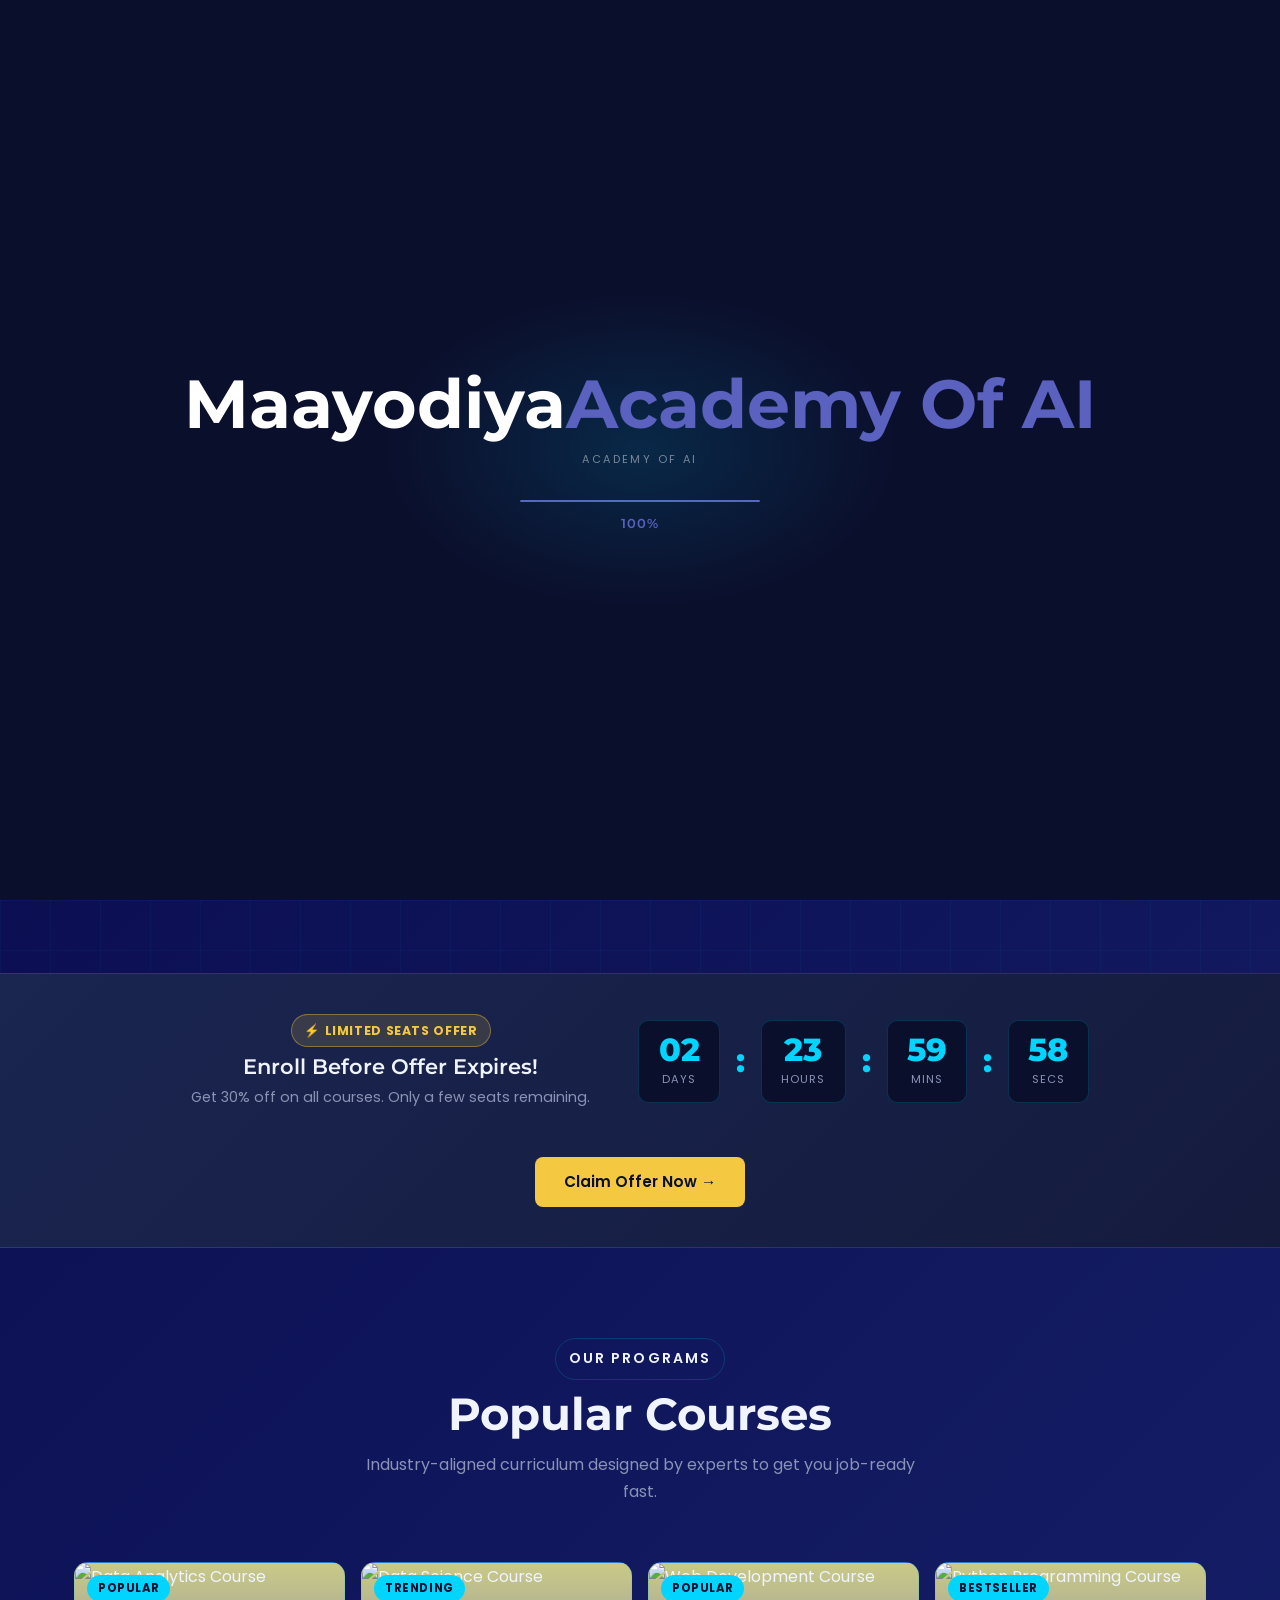
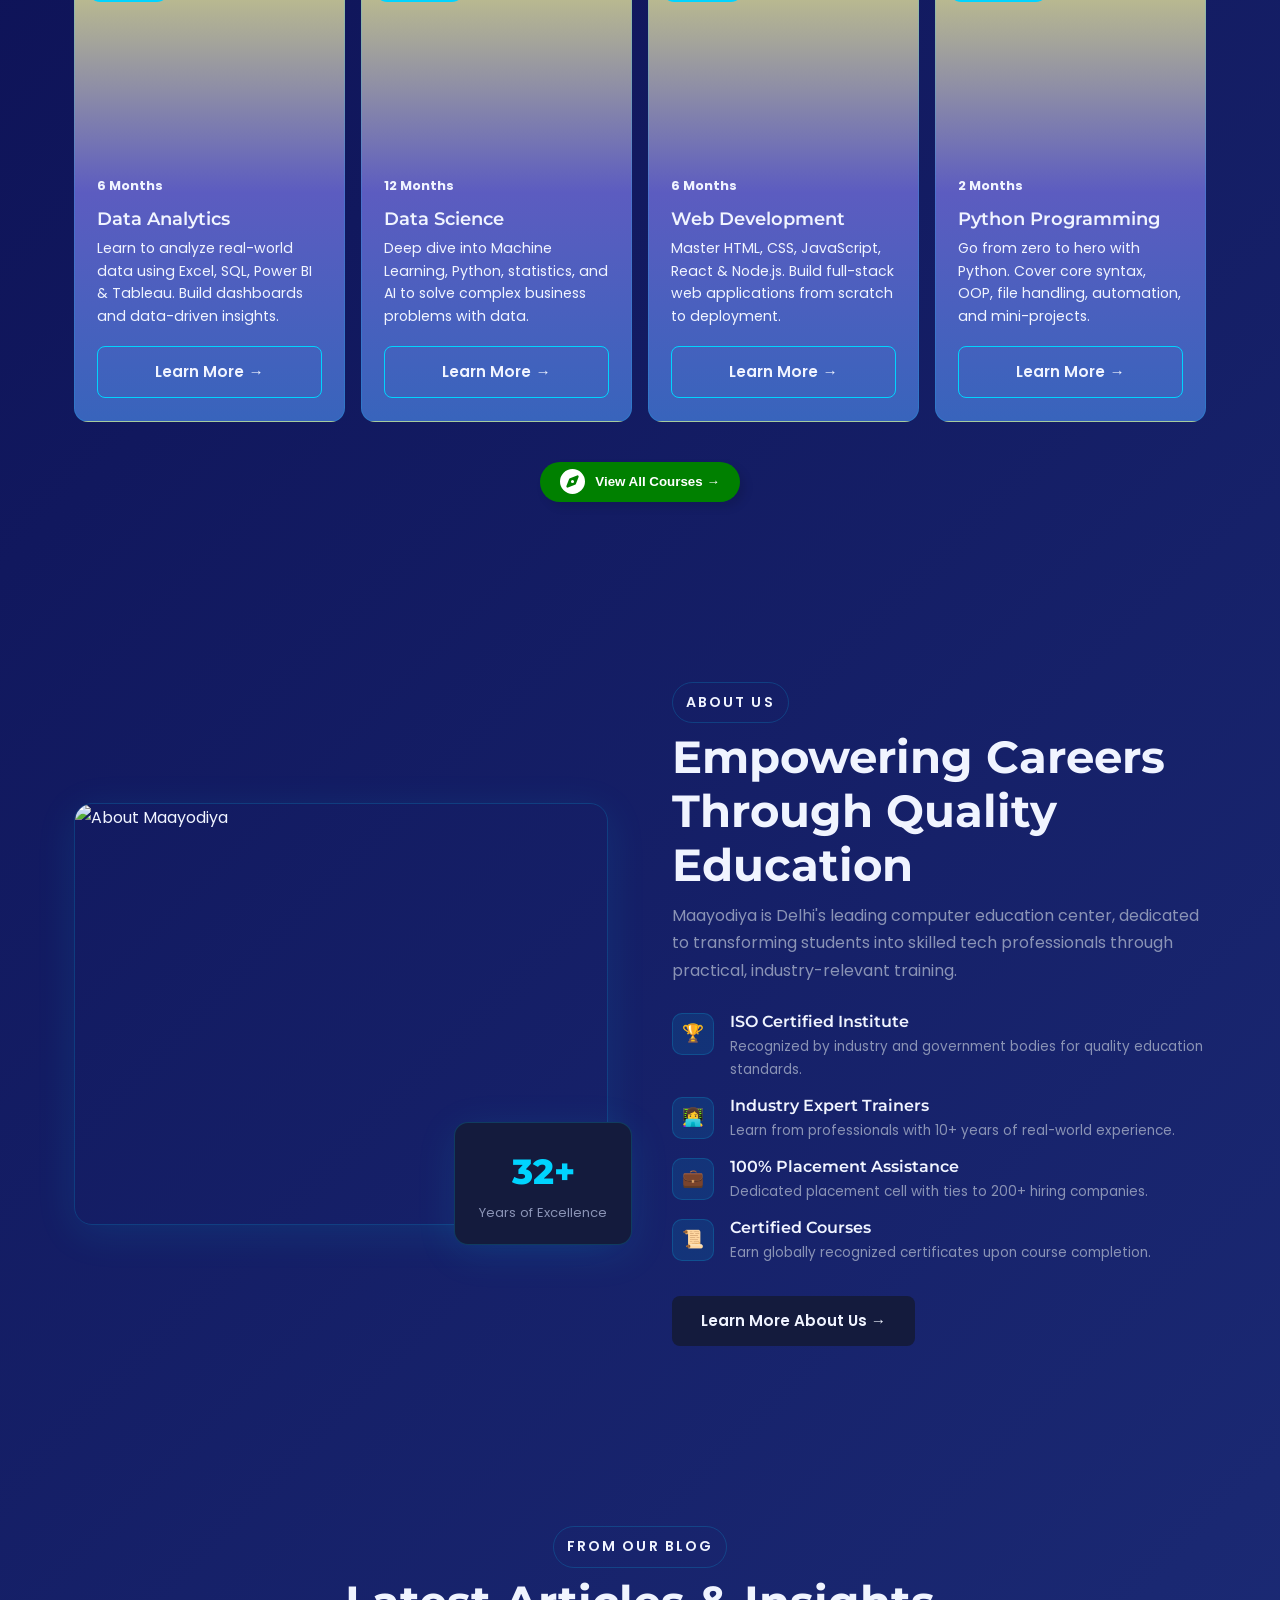
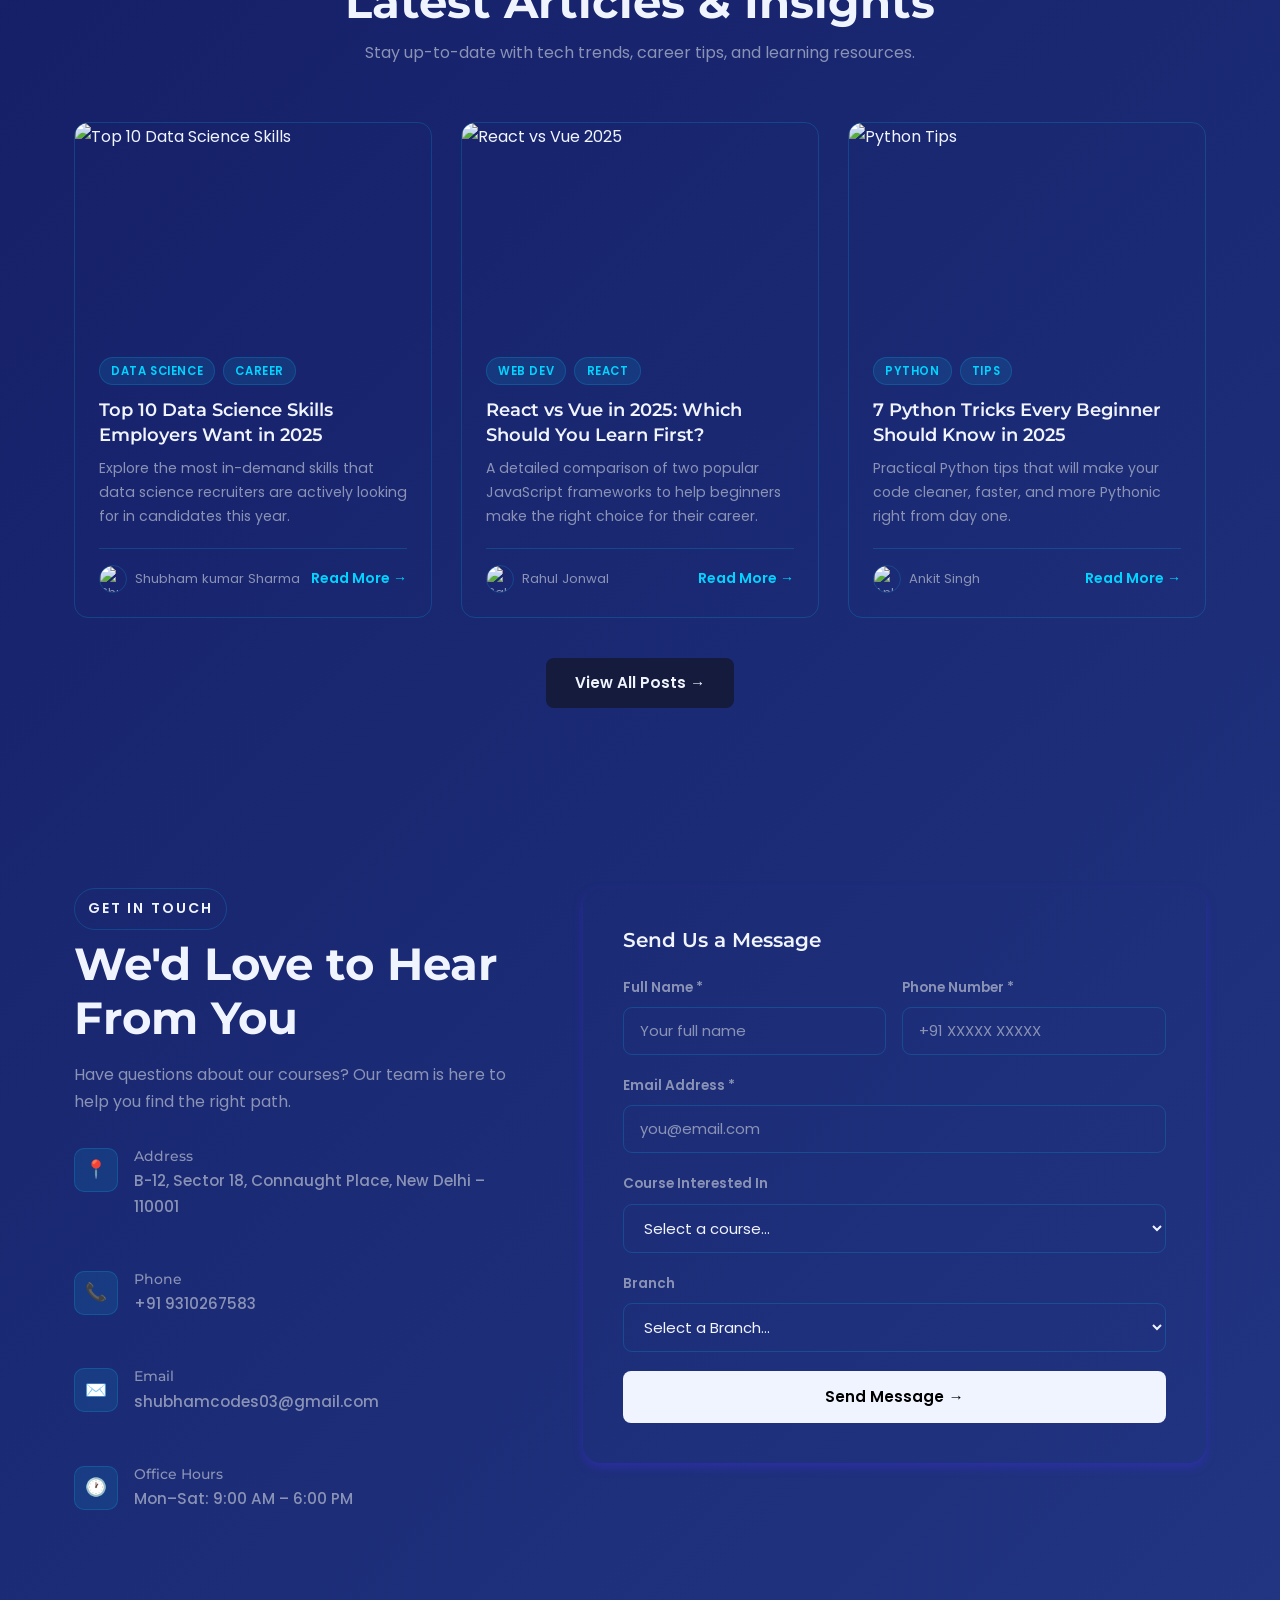
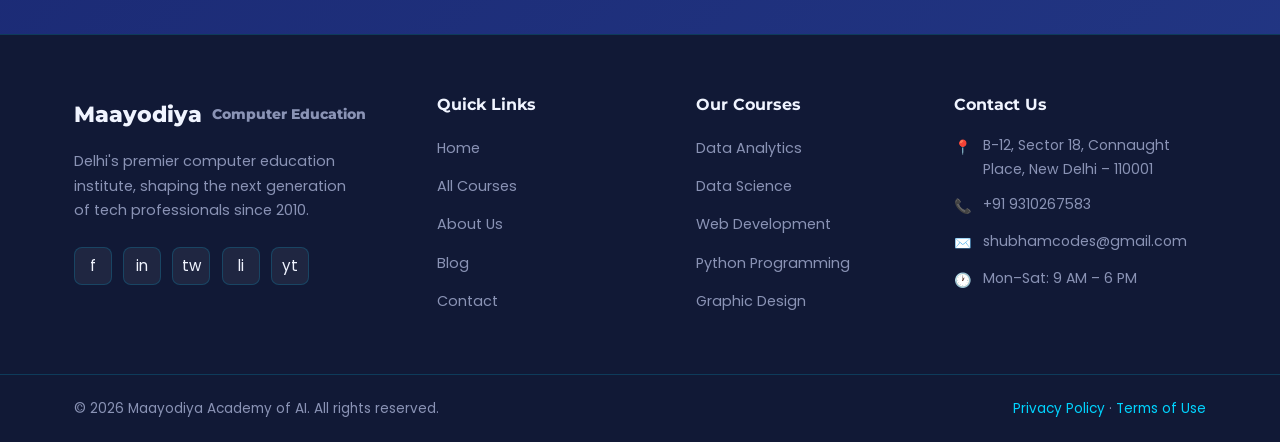
==== commit d54fda7b: "initial" ====
--- a/index.html
+++ b/index.html
@@ -184,13 +184,13 @@
 <body class="loading">
 
   <!-- ===================== LOADER ===================== -->
-  <div id="Maayodiya-loader" role="status" aria-label="Loading Maayodiya Computer Education">
+  <div id="Maayodiya-loader" role="status" aria-label="Loading Maayodiya Academy Of AI">
     <div style="display:flex;flex-direction:column;align-items:center;gap:8px;">
       <div class="dl-logo">
-        <span class="dl-logo-word">D</span><span class="dl-logo-word accent">I</span><span
-          class="dl-logo-word">CS</span><span class="dl-logo-word dot">.</span>
-      </div>
-      <div class="dl-sub">Computer Education</div>
+        <span class="dl-logo-word">Maayodiya</span>
+          <span class="dl-logo-word dot">Academy Of AI</span>
+      </div>
+      <div class="dl-sub">Academy Of AI</div>
     </div>
     <div style="display:flex;flex-direction:column;align-items:center;gap:10px;">
       <div class="dl-bar-wrap">
@@ -672,7 +672,7 @@
     </div>
     <div class="footer-bottom">
       <div class="container" style="display:flex;justify-content:space-between;flex-wrap:wrap;gap:0.5rem;width:100%;">
-        <span>© 2026 Maayodiya Computer Education. All rights reserved.</span>
+        <span>© 2026 Maayodiya Academy of AI. All rights reserved.</span>
         <span><a href="#">Privacy Policy</a> · <a href="#">Terms of Use</a></span>
       </div>
     </div>
